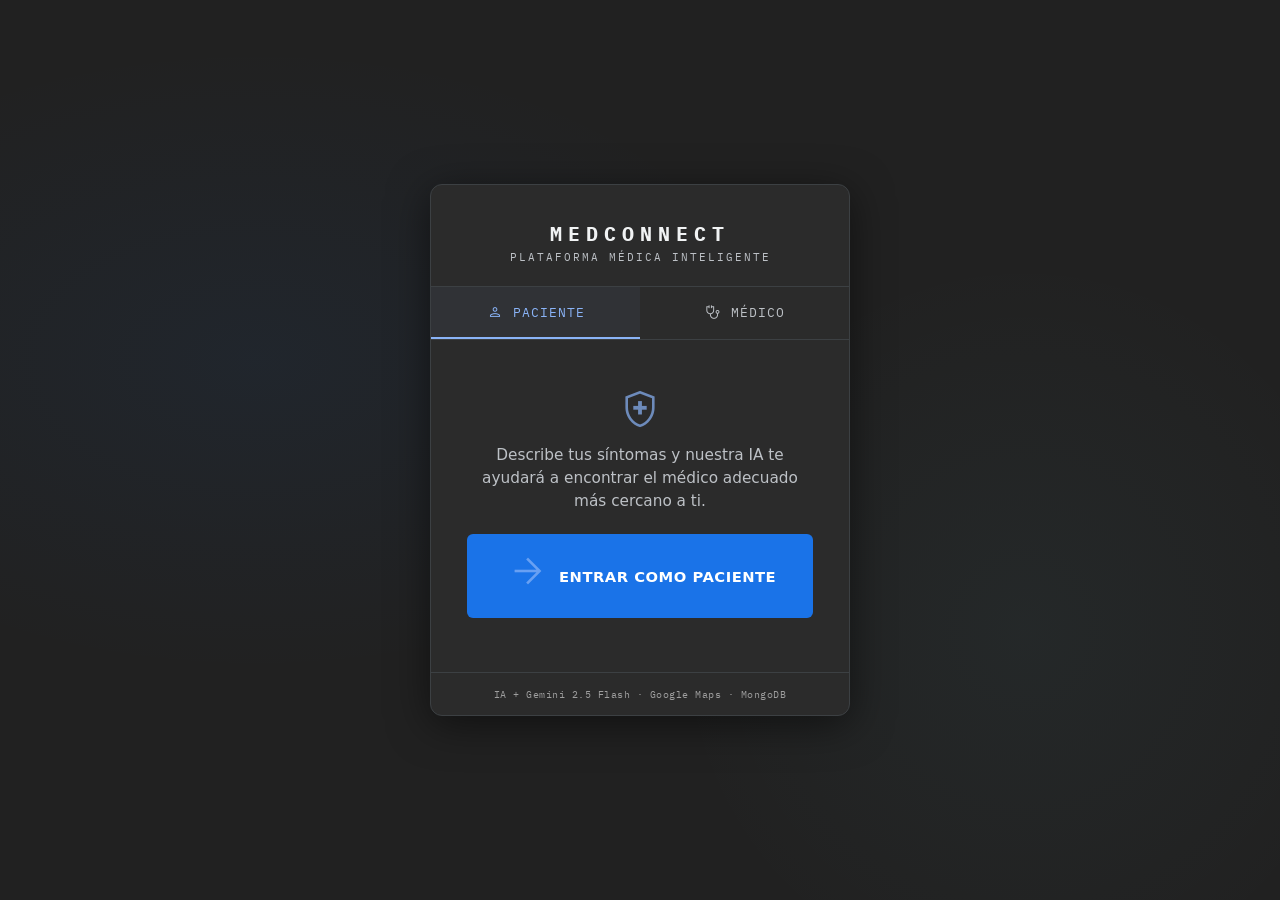
==== frontend/doctor.html @ 8f4aa952 ""separacion por roles Frontend"" ====
<!doctype html>
<html lang="es">
<head>
  <meta charset="UTF-8" />
  <meta name="viewport" content="width=device-width, initial-scale=1.0" />
  <title>MedConnect — Panel Médico</title>
  <link rel="preconnect" href="https://fonts.googleapis.com" />
  <link rel="preconnect" href="https://fonts.gstatic.com" crossorigin />
  <link href="https://fonts.googleapis.com/css2?family=Google+Sans:wght@400;500;700&family=IBM+Plex+Mono:wght@400;500;700&display=swap" rel="stylesheet" />
  <link href="https://fonts.googleapis.com/css2?family=Material+Symbols+Outlined:opsz,wght,FILL,GRAD@20..48,100..700,0..1,-50..200" rel="stylesheet" />
  <link rel="stylesheet" href="style.css?v=1" />
  <style>
    /* ── DOCTOR DASHBOARD ── */
    html, body { height: 100%; overflow: hidden; }

    /* Stats bar */
    .stats-bar {
      height: 52px;
      background: var(--surface);
      border-bottom: 1px solid var(--border);
      display: flex;
      align-items: stretch;
      flex-shrink: 0;
    }
    .stat-item {
      flex: 1;
      display: flex;
      align-items: center;
      gap: 0.5rem;
      padding: 0 1rem;
      border-right: 1px solid var(--border);
    }
    .stat-item:last-child { border-right: none; }
    .stat-icon .material-symbols-outlined { font-size: 18px; color: var(--blue); }
    .stat-content { display: flex; flex-direction: column; }
    .stat-value {
      font-family: var(--mono);
      font-size: 0.9rem;
      font-weight: 700;
      color: var(--text);
      line-height: 1.1;
    }
    .stat-label {
      font-family: var(--mono);
      font-size: 0.5rem;
      color: var(--disabled);
      letter-spacing: 1px;
      text-transform: uppercase;
    }
    .stat-item.stat-critical .stat-value { color: var(--red); }
    .stat-item.stat-ok .stat-value { color: #34a853; }

    /* Doctor workspace */
    .doc-workspace {
      display: flex;
      height: calc(100vh - var(--header-h) - 52px);
    }

    /* ── LEFT: Patient queue ── */
    .queue-panel {
      width: 300px;
      flex-shrink: 0;
      background: var(--surface);
      border-right: 1px solid var(--border);
      display: flex;
      flex-direction: column;
    }
    .panel-header {
      display: flex;
      align-items: center;
      gap: 0.45rem;
      padding: 0.65rem 0.85rem;
      border-bottom: 1px solid var(--border);
      background: var(--surface-2);
      flex-shrink: 0;
    }
    .panel-header-title {
      font-family: var(--mono);
      font-size: 0.7rem;
      font-weight: 600;
      color: var(--text);
      letter-spacing: 0.04em;
      flex: 1;
    }
    .panel-header .material-symbols-outlined { font-size: 18px; color: var(--blue); }
    .panel-count {
      font-family: var(--mono);
      font-size: 0.65rem;
      font-weight: 700;
      color: var(--blue);
    }

    .queue-list {
      flex: 1;
      overflow-y: auto;
      display: flex;
      flex-direction: column;
    }

    .queue-item {
      padding: 0.75rem 0.85rem;
      border-bottom: 1px solid var(--border-sub);
      cursor: pointer;
      transition: background 0.12s;
      border-left: 3px solid transparent;
    }
    .queue-item:hover { background: var(--surface-2); }
    .queue-item.active { background: rgba(138,180,248,0.06); border-left-color: var(--blue); }
    .queue-item.urgency-critical { border-left-color: var(--red) !important; }
    .queue-item.urgency-medium   { border-left-color: var(--yellow) !important; }
    .queue-item.urgency-low      { border-left-color: #34a853 !important; }

    .queue-item-top {
      display: flex;
      align-items: center;
      gap: 0.4rem;
      margin-bottom: 0.3rem;
    }
    .urgency-dot {
      width: 8px; height: 8px;
      border-radius: 50%;
      flex-shrink: 0;
    }
    .dot-critical { background: var(--red); box-shadow: 0 0 5px var(--red); animation: pulse-dot 1.4s infinite; }
    .dot-medium   { background: var(--yellow); }
    .dot-low      { background: #34a853; }
    @keyframes pulse-dot {
      0%,100% { opacity: 1; } 50% { opacity: 0.4; }
    }

    .queue-patient-id {
      font-family: var(--mono);
      font-size: 0.62rem;
      color: var(--text);
      font-weight: 600;
      flex: 1;
    }
    .queue-time {
      font-family: var(--mono);
      font-size: 0.55rem;
      color: var(--disabled);
    }
    .queue-summary {
      font-size: 0.72rem;
      color: var(--muted);
      line-height: 1.4;
      display: -webkit-box;
      -webkit-line-clamp: 2;
      -webkit-box-orient: vertical;
      overflow: hidden;
      margin-bottom: 0.4rem;
    }
    .queue-badges {
      display: flex;
      gap: 0.3rem;
      flex-wrap: wrap;
    }
    .q-badge {
      font-family: var(--mono);
      font-size: 0.5rem;
      padding: 2px 5px;
      border-radius: 2px;
      font-weight: 700;
      letter-spacing: 0.5px;
    }
    .q-badge-critical { background: rgba(242,139,130,0.15); color: var(--red); border: 1px solid rgba(242,139,130,0.3); }
    .q-badge-medium   { background: rgba(253,214,99,0.12); color: var(--yellow); border: 1px solid rgba(253,214,99,0.3); }
    .q-badge-low      { background: rgba(52,168,83,0.12); color: #34a853; border: 1px solid rgba(52,168,83,0.3); }
    .q-badge-specialty { background: rgba(138,180,248,0.08); color: var(--blue); border: 1px solid rgba(138,180,248,0.2); }

    .queue-empty {
      flex: 1;
      display: flex;
      flex-direction: column;
      align-items: center;
      justify-content: center;
      gap: 0.5rem;
      font-family: var(--mono);
      font-size: 0.62rem;
      color: var(--disabled);
      letter-spacing: 0.5px;
    }
    .queue-empty .material-symbols-outlined { font-size: 32px !important; opacity: 0.3; }

    /* ── CENTER: Active chat ── */
    .chat-center {
      flex: 1;
      min-width: 0;
      display: flex;
      flex-direction: column;
      background: var(--bg);
    }
    .chat-no-patient {
      flex: 1;
      display: flex;
      flex-direction: column;
      align-items: center;
      justify-content: center;
      gap: 0.6rem;
      font-family: var(--mono);
      font-size: 0.68rem;
      color: var(--disabled);
      letter-spacing: 1px;
    }
    .chat-no-patient .material-symbols-outlined { font-size: 40px !important; opacity: 0.25; }

    /* Patient clinical brief (above chat) */
    .clinical-brief {
      background: var(--surface);
      border-bottom: 1px solid var(--border);
      padding: 0.7rem 1rem;
      flex-shrink: 0;
      display: flex;
      gap: 1rem;
      align-items: flex-start;
    }
    .brief-col { display: flex; flex-direction: column; gap: 0.2rem; min-width: 0; }
    .brief-col:first-child { flex: 1; }
    .brief-label {
      font-family: var(--mono);
      font-size: 0.52rem;
      color: var(--disabled);
      letter-spacing: 1.5px;
      text-transform: uppercase;
    }
    .brief-value { font-size: 0.8rem; color: var(--text); line-height: 1.4; }
    .brief-value.mono { font-family: var(--mono); font-size: 0.72rem; }
    .urgency-pill {
      font-family: var(--mono);
      font-size: 0.6rem;
      font-weight: 700;
      padding: 3px 8px;
      border-radius: 3px;
      letter-spacing: 1px;
      text-transform: uppercase;
      align-self: flex-start;
    }
    .pill-critical { background: rgba(242,139,130,0.18); color: var(--red); border: 1px solid rgba(242,139,130,0.4); }
    .pill-medium   { background: rgba(253,214,99,0.12); color: var(--yellow); border: 1px solid rgba(253,214,99,0.3); }
    .pill-low      { background: rgba(52,168,83,0.12); color: #34a853; border: 1px solid rgba(52,168,83,0.3); }

    /* ── RIGHT: Appointments + Profile ── */
    .right-panel {
      width: 280px;
      flex-shrink: 0;
      background: var(--surface);
      border-left: 1px solid var(--border);
      display: flex;
      flex-direction: column;
      overflow-y: auto;
    }

    .appointment-item {
      padding: 0.75rem 0.85rem;
      border-bottom: 1px solid var(--border-sub);
      display: flex;
      flex-direction: column;
      gap: 0.35rem;
    }
    .appt-top {
      display: flex;
      align-items: center;
      gap: 0.4rem;
    }
    .appt-time {
      font-family: var(--mono);
      font-size: 0.68rem;
      font-weight: 700;
      color: var(--text);
      flex: 1;
    }
    .appt-status {
      font-family: var(--mono);
      font-size: 0.52rem;
      padding: 2px 5px;
      border-radius: 2px;
      font-weight: 700;
    }
    .appt-pending   { background: rgba(253,214,99,0.12); color: var(--yellow); border: 1px solid rgba(253,214,99,0.25); }
    .appt-confirmed { background: rgba(52,168,83,0.12); color: #34a853; border: 1px solid rgba(52,168,83,0.25); }
    .appt-patient {
      font-size: 0.72rem;
      color: var(--muted);
    }
    .appt-specialty {
      font-family: var(--mono);
      font-size: 0.58rem;
      color: var(--blue);
    }
    .appt-actions { display: flex; gap: 0.4rem; }
    .appt-btn {
      flex: 1;
      padding: 0.25rem;
      border: 1px solid var(--border);
      border-radius: 4px;
      background: transparent;
      color: var(--muted);
      font-family: var(--mono);
      font-size: 0.58rem;
      cursor: pointer;
      transition: all 0.12s;
      text-align: center;
    }
    .appt-btn:hover { background: var(--surface-2); color: var(--text); }
    .appt-btn.confirm { border-color: rgba(52,168,83,0.4); color: #34a853; }
    .appt-btn.confirm:hover { background: rgba(52,168,83,0.1); }
    .appt-btn.cancel { border-color: rgba(242,139,130,0.3); color: var(--red); }
    .appt-btn.cancel:hover { background: rgba(242,139,130,0.08); }

    /* Profile section */
    .profile-section {
      padding: 0.85rem;
      border-bottom: 1px solid var(--border-sub);
    }
    .profile-avatar {
      width: 52px; height: 52px;
      border-radius: 50%;
      background: var(--blue-btn);
      color: #fff;
      font-family: var(--sans);
      font-size: 1.1rem;
      font-weight: 700;
      display: flex;
      align-items: center;
      justify-content: center;
      margin: 0 auto 0.6rem;
    }
    .profile-name {
      text-align: center;
      font-size: 0.85rem;
      font-weight: 600;
      color: var(--text);
      margin-bottom: 0.1rem;
    }
    .profile-specialty {
      text-align: center;
      font-family: var(--mono);
      font-size: 0.6rem;
      color: var(--blue);
      letter-spacing: 1px;
      margin-bottom: 0.8rem;
    }

    /* Online toggle */
    .online-toggle {
      display: flex;
      align-items: center;
      justify-content: space-between;
      padding: 0.5rem 0.7rem;
      background: var(--surface-2);
      border: 1px solid var(--border);
      border-radius: 6px;
      cursor: pointer;
    }
    .toggle-label-row {
      display: flex;
      align-items: center;
      gap: 0.4rem;
      font-family: var(--mono);
      font-size: 0.65rem;
      color: var(--text-2);
      letter-spacing: 0.5px;
    }
    .online-dot {
      width: 8px; height: 8px; border-radius: 50%; background: var(--disabled);
      transition: background 0.2s;
    }
    .online-dot.online { background: #34a853; box-shadow: 0 0 5px #34a853; }

    /* Switch */
    .switch {
      position: relative;
      width: 36px; height: 20px;
      flex-shrink: 0;
    }
    .switch input { opacity: 0; width: 0; height: 0; }
    .switch-track {
      position: absolute;
      inset: 0;
      background: var(--surface);
      border: 1px solid var(--border);
      border-radius: 20px;
      cursor: pointer;
      transition: background 0.2s, border-color 0.2s;
    }
    .switch-track::after {
      content: "";
      position: absolute;
      width: 14px; height: 14px;
      left: 2px; top: 2px;
      background: var(--disabled);
      border-radius: 50%;
      transition: transform 0.2s, background 0.2s;
    }
    .switch input:checked + .switch-track {
      background: rgba(52,168,83,0.2);
      border-color: #34a853;
    }
    .switch input:checked + .switch-track::after {
      transform: translateX(16px);
      background: #34a853;
    }

    /* Header online indicator */
    .header-online-status {
      display: flex;
      align-items: center;
      gap: 0.35rem;
      font-family: var(--mono);
      font-size: 0.6rem;
      padding: 3px 8px;
      border: 1px solid var(--border);
      border-radius: 3px;
      letter-spacing: 0.5px;
    }
    .header-online-status.is-online {
      color: #34a853;
      border-color: rgba(52,168,83,0.35);
      background: rgba(52,168,83,0.06);
    }
    .header-online-status.is-offline { color: var(--disabled); }
    .header-online-status .material-symbols-outlined { font-size: 10px; }

    /* ── CALENDAR OVERLAY ── */
    .cal-overlay {
      position: fixed;
      inset: 0;
      z-index: 1000;
      background: rgba(0,0,0,0.65);
      display: flex;
      align-items: stretch;
      justify-content: center;
      backdrop-filter: blur(4px);
      padding: 1.5rem;
    }

    .cal-modal {
      background: var(--surface);
      border: 1px solid var(--border);
      border-radius: 10px;
      flex: 1;
      max-width: 1100px;
      display: flex;
      flex-direction: column;
      overflow: hidden;
      box-shadow: 0 12px 60px rgba(0,0,0,0.6);
    }

    .cal-header {
      display: flex;
      align-items: center;
      gap: 0.4rem;
      padding: 0.7rem 1rem;
      border-bottom: 1px solid var(--border);
      background: var(--surface-2);
      flex-shrink: 0;
    }
    .cal-title {
      font-family: var(--mono);
      font-size: 0.78rem;
      font-weight: 600;
      color: var(--text);
      letter-spacing: 0.04em;
      padding: 0 0.4rem;
    }

    .cal-body {
      flex: 1;
      overflow-y: auto;
      overflow-x: auto;
    }

    /* Grid: 1 time col + 7 day cols */
    .cal-grid {
      display: grid;
      grid-template-columns: 52px repeat(7, 1fr);
      min-width: 640px;
    }

    /* Day header cells */
    .cal-day-hdr {
      border-left: 1px solid var(--border-sub);
      border-bottom: 1px solid var(--border);
      padding: 0.5rem 0.4rem;
      text-align: center;
      background: var(--surface-2);
      position: sticky;
      top: 0;
      z-index: 2;
    }
    .cal-day-hdr.today { background: rgba(138,180,248,0.08); }
    .cal-day-name {
      font-family: var(--mono);
      font-size: 0.55rem;
      color: var(--muted);
      letter-spacing: 1.5px;
      text-transform: uppercase;
    }
    .cal-day-num {
      font-family: var(--mono);
      font-size: 1rem;
      font-weight: 700;
      color: var(--text);
      line-height: 1.2;
    }
    .cal-day-hdr.today .cal-day-num {
      color: var(--blue);
    }
    /* Corner blank */
    .cal-corner {
      border-bottom: 1px solid var(--border);
      background: var(--surface-2);
      position: sticky;
      top: 0;
      z-index: 3;
    }

    /* Time label cells */
    .cal-time-label {
      font-family: var(--mono);
      font-size: 0.52rem;
      color: var(--disabled);
      text-align: right;
      padding: 0 6px 0 0;
      line-height: 1;
      /* aligned to top of its row */
      display: flex;
      align-items: flex-start;
      justify-content: flex-end;
      padding-top: 2px;
    }

    /* Slot cells */
    .cal-slot {
      border-left: 1px solid var(--border-sub);
      border-bottom: 1px dashed rgba(255,255,255,0.04);
      min-height: 30px;
      position: relative;
      cursor: pointer;
      transition: background 0.1s;
    }
    .cal-slot:nth-child(even) { border-bottom: 1px solid var(--border-sub); } /* full hour line */
    .cal-slot:hover { background: rgba(138,180,248,0.05); }

    /* Appointment event block */
    .cal-event {
      position: absolute;
      left: 3px;
      right: 3px;
      border-radius: 4px;
      padding: 3px 5px;
      overflow: hidden;
      cursor: pointer;
      z-index: 1;
      transition: filter 0.12s;
      border-left: 3px solid transparent;
    }
    .cal-event:hover { filter: brightness(1.15); }
    .cal-event.ev-pending {
      background: rgba(253,214,99,0.15);
      border-left-color: var(--yellow);
    }
    .cal-event.ev-confirmed {
      background: rgba(52,168,83,0.15);
      border-left-color: #34a853;
    }
    .cal-event-title {
      font-family: var(--mono);
      font-size: 0.58rem;
      font-weight: 700;
      color: var(--text);
      white-space: nowrap;
      overflow: hidden;
      text-overflow: ellipsis;
    }
    .cal-event-sub {
      font-size: 0.55rem;
      color: var(--muted);
      white-space: nowrap;
      overflow: hidden;
      text-overflow: ellipsis;
    }

    /* Now line */
    .cal-now-line {
      position: absolute;
      left: 0; right: 0;
      height: 2px;
      background: var(--red);
      z-index: 2;
      pointer-events: none;
    }
    .cal-now-line::before {
      content: "";
      position: absolute;
      left: -4px; top: -3px;
      width: 8px; height: 8px;
      border-radius: 50%;
      background: var(--red);
    }

    /* ── NEW APPOINTMENT FORM ── */
    .appt-form-card {
      background: var(--surface);
      border: 1px solid var(--border);
      border-radius: 8px;
      width: 400px;
      max-width: 95vw;
      align-self: center;
      box-shadow: 0 12px 40px rgba(0,0,0,0.6);
      overflow: hidden;
    }
    .appt-form-body {
      padding: 1.2rem 1.4rem 1.4rem;
      display: flex;
      flex-direction: column;
      gap: 0.75rem;
    }
    /* reuse .login-field from login.html inlined here */
    .appt-form-body .login-field { display: flex; flex-direction: column; gap: 0.25rem; }
    .appt-form-body .login-field label {
      font-family: var(--mono);
      font-size: 0.56rem;
      color: var(--muted);
      letter-spacing: 1.5px;
      text-transform: uppercase;
    }
    .appt-form-body .login-field input {
      background: var(--bg);
      border: 1px solid var(--border);
      border-radius: 5px;
      color: var(--text);
      font-family: var(--sans);
      font-size: 0.82rem;
      padding: 0.5rem 0.7rem;
      outline: none;
      transition: border-color 0.15s;
    }
    .appt-form-body .login-field input:focus { border-color: var(--blue); }
    .appt-form-body .btn-login {
      width: 100%;
      padding: 0.65rem;
      background: var(--blue-btn);
      border: none;
      border-radius: 5px;
      color: #fff;
      font-family: var(--sans);
      font-size: 0.8rem;
      font-weight: 600;
      cursor: pointer;
      display: flex;
      align-items: center;
      justify-content: center;
      gap: 0.4rem;
      transition: background 0.12s;
    }
    .appt-form-body .btn-login:hover { background: var(--blue-btn-h); }
    .appt-form-body .login-error {
      font-family: var(--mono);
      font-size: 0.6rem;
      color: var(--red);
      min-height: 0.8rem;
    }
  </style>
</head>
<body>

  <!-- ── HEADER ─────────────────────────────────────────────────── -->
  <header>
    <div class="header-left">
      <span class="logo">MedConnect</span>
      <span class="nav-sep">//</span>
      <span class="header-breadcrumb" id="doc-breadcrumb">PANEL MÉDICO</span>
    </div>
    <div class="header-right">
      <span class="header-tag">Gemini 2.5</span>
      <div class="header-online-status is-offline" id="hdr-online-status">
        <span class="material-symbols-outlined">fiber_manual_record</span>
        <span id="hdr-online-text">OFFLINE</span>
      </div>
      <button class="header-action-btn" onclick="openCalendar()" id="cal-btn">
        <span class="material-symbols-outlined">calendar_month</span>
        Calendario
      </button>
      <div class="user-chip" id="doc-avatar-chip">M</div>
      <button class="icon-btn" onclick="logout()" title="Cerrar sesión" style="margin-left:0.2rem">
        <span class="material-symbols-outlined">logout</span>
      </button>
    </div>
  </header>

  <!-- ── STATS BAR ──────────────────────────────────────────────── -->
  <div class="stats-bar">
    <div class="stat-item stat-critical">
      <div class="stat-icon"><span class="material-symbols-outlined">emergency</span></div>
      <div class="stat-content">
        <span class="stat-value" id="stat-critical">0</span>
        <span class="stat-label">Críticos</span>
      </div>
    </div>
    <div class="stat-item">
      <div class="stat-icon"><span class="material-symbols-outlined">schedule</span></div>
      <div class="stat-content">
        <span class="stat-value" id="stat-pending">0</span>
        <span class="stat-label">En espera</span>
      </div>
    </div>
    <div class="stat-item stat-ok">
      <div class="stat-icon"><span class="material-symbols-outlined">check_circle</span></div>
      <div class="stat-content">
        <span class="stat-value" id="stat-completed">0</span>
        <span class="stat-label">Atendidos hoy</span>
      </div>
    </div>
    <div class="stat-item">
      <div class="stat-icon"><span class="material-symbols-outlined">calendar_today</span></div>
      <div class="stat-content">
        <span class="stat-value" id="stat-appointments">0</span>
        <span class="stat-label">Citas pendientes</span>
      </div>
    </div>
  </div>

  <!-- ── WORKSPACE ─────────────────────────────────────────────── -->
  <div class="doc-workspace">

    <!-- LEFT — Queue -->
    <div class="queue-panel">
      <div class="panel-header">
        <span class="material-symbols-outlined">queue</span>
        <span class="panel-header-title">COLA DE PACIENTES</span>
        <span class="panel-count" id="queue-count">0</span>
      </div>
      <div class="queue-list" id="queue-list">
        <div class="queue-empty" id="queue-empty">
          <span class="material-symbols-outlined">inbox</span>
          <span>Sin pacientes en espera</span>
        </div>
      </div>
    </div>

    <!-- CENTER — Chat -->
    <div class="chat-center" id="chat-center">
      <div class="chat-no-patient" id="no-patient-msg">
        <span class="material-symbols-outlined">chat_bubble</span>
        <span>Selecciona un paciente para chatear</span>
      </div>

      <!-- Clinical brief (hidden until patient selected) -->
      <div class="clinical-brief hidden" id="clinical-brief">
        <div class="brief-col">
          <span class="brief-label">Resumen clínico</span>
          <span class="brief-value" id="brief-summary">—</span>
        </div>
        <div class="brief-col" style="min-width:90px">
          <span class="brief-label">Especialidad</span>
          <span class="brief-value mono" id="brief-specialty">—</span>
        </div>
        <div class="brief-col">
          <span class="urgency-pill pill-medium" id="brief-urgency">MEDIUM</span>
        </div>
      </div>

      <!-- Chat area (hidden until patient selected) -->
      <div class="chat-messages hidden" id="doc-chat-messages"></div>
      <div class="chat-input-row hidden" id="doc-chat-input-row">
        <input type="text" class="chat-input" id="doc-chat-input"
          placeholder="Escribe al paciente..." autocomplete="off" />
        <button class="chat-send-btn" id="doc-send-btn">
          <span class="material-symbols-outlined">send</span>
        </button>
      </div>
    </div>

    <!-- RIGHT — Appointments + Profile -->
    <div class="right-panel">

      <!-- Profile -->
      <div class="profile-section">
        <div class="profile-avatar" id="profile-avatar">M</div>
        <div class="profile-name" id="profile-name">Dr. Médico</div>
        <div class="profile-specialty" id="profile-specialty">Especialidad</div>

        <label class="online-toggle" onclick="toggleOnline()">
          <div class="toggle-label-row">
            <div class="online-dot" id="online-dot"></div>
            <span id="online-label">OFFLINE</span>
          </div>
          <div class="switch">
            <input type="checkbox" id="online-switch" />
            <span class="switch-track"></span>
          </div>
        </label>
      </div>

      <!-- Appointments -->
      <div class="panel-header" style="border-top: 1px solid var(--border)">
        <span class="material-symbols-outlined">calendar_month</span>
        <span class="panel-header-title">PRÓXIMAS CITAS</span>
        <span class="panel-count" id="appt-count">0</span>
      </div>
      <div id="appointments-list"></div>

    </div>

  </div><!-- /doc-workspace -->

  <!-- ── CALENDAR OVERLAY ──────────────────────────────────────── -->
  <div id="cal-overlay" class="cal-overlay hidden">
    <div class="cal-modal">

      <!-- Cal header -->
      <div class="cal-header">
        <button class="icon-btn" onclick="calPrevWeek()">
          <span class="material-symbols-outlined">chevron_left</span>
        </button>
        <span class="cal-title" id="cal-title">Semana</span>
        <button class="icon-btn" onclick="calNextWeek()">
          <span class="material-symbols-outlined">chevron_right</span>
        </button>
        <button class="icon-btn" onclick="calGoToday()" title="Hoy" style="margin-left:0.3rem">
          <span class="material-symbols-outlined">today</span>
        </button>
        <div style="flex:1"></div>
        <button class="header-action-btn" onclick="openNewApptForm(null, null)">
          <span class="material-symbols-outlined">add</span>
          Nueva cita
        </button>
        <button class="icon-btn" onclick="closeCalendar()" style="margin-left:0.5rem">
          <span class="material-symbols-outlined">close</span>
        </button>
      </div>

      <!-- Grid wrapper (scrollable vertically) -->
      <div class="cal-body">
        <div class="cal-grid" id="cal-grid">
          <!-- Injected by JS -->
        </div>
      </div>

    </div>
  </div>

  <!-- ── NEW APPOINTMENT FORM ───────────────────────────────────── -->
  <div id="appt-form-overlay" class="cal-overlay hidden" style="z-index:1100">
    <div class="appt-form-card">
      <div class="cal-header" style="border-radius:8px 8px 0 0">
        <span class="material-symbols-outlined" style="color:var(--blue)">event_add</span>
        <span style="font-family:var(--mono);font-size:0.75rem;font-weight:600;color:var(--text);flex:1">NUEVA CITA</span>
        <button class="icon-btn" onclick="closeNewApptForm()">
          <span class="material-symbols-outlined">close</span>
        </button>
      </div>
      <div class="appt-form-body">
        <div class="login-field">
          <label>Paciente</label>
          <input type="text" id="af-patient" placeholder="Nombre del paciente..." />
        </div>
        <div class="login-field">
          <label>Especialidad / Motivo</label>
          <input type="text" id="af-specialty" placeholder="Cardiología — primera vez..." />
        </div>
        <div style="display:flex;gap:0.6rem">
          <div class="login-field" style="flex:1">
            <label>Fecha</label>
            <input type="date" id="af-date" />
          </div>
          <div class="login-field" style="flex:1">
            <label>Hora</label>
            <input type="time" id="af-time" step="1800" />
          </div>
        </div>
        <div class="login-field">
          <label>Duración</label>
          <select id="af-duration" style="background:var(--bg);border:1px solid var(--border);border-radius:6px;color:var(--text);font-family:var(--sans);font-size:0.82rem;padding:0.5rem 0.7rem">
            <option value="30">30 minutos</option>
            <option value="60" selected>1 hora</option>
            <option value="90">1 hora 30 min</option>
          </select>
        </div>
        <div class="login-field">
          <label>Notas (opcional)</label>
          <input type="text" id="af-notes" placeholder="Primera consulta, seguimiento..." />
        </div>
        <div class="login-error" id="af-error"></div>
        <button class="btn-login" onclick="saveNewAppt()">
          <span class="material-symbols-outlined">check</span>
          GUARDAR CITA
        </button>
      </div>
    </div>
  </div>

  <script src="doctor.js?v=1"></script>
</body>
</html>
---- frontend/style.css ----
/* ============================================================
   URBAN_AI // CORE
   Paleta: Google Maps Dark Theme + Plex Mono
   ============================================================ */

:root {
  /* ── Google Maps Dark palette ── */
  --bg:          #212121;
  --surface:     #2b2b2b;
  --surface-2:   #333333;
  --border:      #3c4043;
  --border-sub:  #2d2e31;

  /* Text — brighter for readability */
  --text:        #f1f3f4;
  --text-2:      #dadce0;
  --muted:       #bdc1c6;
  --disabled:    #9e9e9e;

  /* Google accents */
  --blue:        #8ab4f8;
  --blue-dk:     #669df6;
  --blue-btn:    #1a73e8;
  --blue-btn-h:  #1557b0;
  --green:       #182522;
  --red:         #f28b82;
  --yellow:      #fdd663;
  --teal:        #78d9ec;

  /* Fonts */
  --mono: "IBM Plex Mono", monospace;
  --sans: "Google Sans", "IBM Plex Sans", system-ui, sans-serif;

  --header-h:    62px;
  --chat-left-w: 310px;
}

*, *::before, *::after { box-sizing: border-box; margin: 0; padding: 0; }

html, body {
  height: 100%;
  overflow: hidden;
  background: var(--bg);
  color: var(--text);
  font-family: var(--sans);
  font-size: 18px;
}

/* Material Symbols size control */
.material-symbols-outlined {
  font-size: 18px;
  font-variation-settings: 'FILL' 0, 'wght' 300, 'GRAD' 0, 'opsz' 20;
  vertical-align: middle;
  flex-shrink: 0;
}

/* ── SCROLLBARS ──────────────────────────────────────────────── */
::-webkit-scrollbar { width: 5px; height: 5px; }
::-webkit-scrollbar-track { background: transparent; }
::-webkit-scrollbar-thumb { background: var(--surface-2); border-radius: 3px; }
* { scrollbar-width: thin; scrollbar-color: var(--surface-2) transparent; }

/* ── HEADER ──────────────────────────────────────────────────── */
header {
  position: relative;
  z-index: 300;
  height: var(--header-h);
  display: flex;
  align-items: center;
  justify-content: space-between;
  padding: 0 1rem;
  background: var(--surface);
  border-bottom: 1px solid var(--border);
  gap: 1rem;
  flex-shrink: 0;
}

.header-left {
  display: flex;
  align-items: center;
  gap: 0.5rem;
  flex-shrink: 0;
}

.logo {
  font-family: var(--mono);
  font-weight: 700;
  font-size: 0.9rem;
  letter-spacing: 4px;
  color: var(--text);
}
.logo em { font-style: normal; color: var(--blue); }

.nav-sep {
  font-family: var(--mono);
  color: var(--disabled);
  font-size: 0.7rem;
  padding: 0 0.15rem;
}
.header-breadcrumb {
  font-family: var(--mono);
  font-size: 0.65rem;
  color: var(--muted);
  letter-spacing: 2px;
}
.header-nav {
  display: flex;
  align-items: center;
  margin-left: 0.6rem;
  border-left: 1px solid var(--border);
  padding-left: 0.6rem;
}
.nav-tab {
  background: transparent;
  border: none;
  color: var(--muted);
  font-family: var(--mono);
  font-size: 0.6rem;
  letter-spacing: 1px;
  padding: 0.25rem 0.6rem;
  cursor: pointer;
  border-radius: 4px;
  transition: color 0.15s, background 0.15s;
}
.nav-tab:hover { color: var(--text-2); background: var(--surface-2); }
.nav-tab.active { color: var(--blue); }

.header-right {
  display: flex;
  align-items: center;
  gap: 0.5rem;
}

/* PDF action buttons in header */
.header-action-btn {
  display: flex;
  align-items: center;
  gap: 0.4rem;
  padding: 0 0.8rem;
  height: 34px;
  background: var(--surface-2);
  border: 1px solid var(--border);
  border-radius: 4px;
  color: var(--text-2);
  font-family: var(--sans);
  font-size: 0.72rem;
  font-weight: 500;
  cursor: pointer;
  white-space: nowrap;
  transition: background 0.12s, border-color 0.12s, color 0.12s;
}
.header-action-btn .material-symbols-outlined { font-size: 16px; }
.header-action-btn:hover {
  background: var(--border);
  border-color: var(--muted);
  color: var(--text);
}
#import-pdf-btn { border-color: var(--blue-btn); color: var(--blue); }
#import-pdf-btn:hover { background: rgba(138,180,248,0.12); }

.pdf-badge {
  background: var(--blue-btn);
  color: #fff;
  border-radius: 8px;
  min-width: 16px;
  height: 16px;
  font-size: 0.55rem;
  font-weight: 700;
  padding: 0 4px;
  display: inline-flex;
  align-items: center;
  justify-content: center;
}
.pdf-badge.hidden { display: none; }

.header-divider {
  width: 1px;
  height: 24px;
  background: var(--border);
  margin: 0 0.2rem;
  flex-shrink: 0;
}
.header-tag {
  font-family: var(--mono);
  font-size: 0.58rem;
  padding: 3px 8px;
  border: 1px solid var(--border);
  border-radius: 3px;
  color: var(--disabled);
  letter-spacing: 0.5px;
}
.header-status {
  display: flex;
  align-items: center;
  gap: 0.3rem;
  font-family: var(--mono);
  font-size: 0.6rem;
  color: var(--yellow);
  letter-spacing: 0.8px;
  margin: 0 0.3rem;
}
.header-status .material-symbols-outlined { font-size: 10px; }
.user-chip {
  width: 30px;
  height: 30px;
  border-radius: 50%;
  background: var(--blue-btn);
  color: #fff;
  font-family: var(--sans);
  font-size: 0.65rem;
  font-weight: 700;
  display: flex;
  align-items: center;
  justify-content: center;
  flex-shrink: 0;
}

/* ── WORKSPACE ───────────────────────────────────────────────── */
.workspace {
  display: flex;
  height: calc(100vh - var(--header-h));
}

/* ── OLD ELEMENTS — hidden, DOM preserved for JS refs ────────── */
.activity-bar  { display: none !important; }
#sidebar       { display: none !important; }
.chat-overlay  { display: none !important; }
.chat-panel    { display: none !important; }

/* ── PERMANENT CHAT LEFT PANEL ───────────────────────────────── */
.chat-left {
  width: var(--chat-left-w);
  flex-shrink: 0;
  background: var(--surface);
  border-right: 1px solid var(--border);
  display: flex;
  flex-direction: column;
  height: 100%;
}

.chat-left-header {
  display: flex;
  align-items: center;
  gap: 0.5rem;
  padding: 0.75rem 1rem;
  border-bottom: 1px solid var(--border);
  background: var(--surface-2);
  flex-shrink: 0;
}
.chat-left-title {
  display: flex;
  align-items: center;
  gap: 0.45rem;
  font-family: var(--mono);
  font-size: 0.82rem;
  font-weight: 600;
  color: var(--text);
  letter-spacing: 0.04em;
  flex: 1;
}
.chat-left-title em { color: var(--blue); font-style: normal; }
.chat-left-title .material-symbols-outlined { font-size: 20px; color: var(--blue); }

/* ── ACTIVITY BAR (stub, hidden) ─────────────────────────────── */

.activity-btn {
  width: 40px;
  height: 40px;
  background: transparent;
  border: none;
  color: var(--disabled);
  display: flex;
  align-items: center;
  justify-content: center;
  cursor: pointer;
  border-radius: 6px;
  transition: color 0.15s, background 0.15s;
}
.activity-btn .material-symbols-outlined { font-size: 20px; }
.activity-btn:hover { color: var(--text-2); background: var(--surface-2); }
.activity-btn.active { color: var(--blue); background: rgba(138,180,248,0.1); }
.activity-spacer { flex: 1; }

/* ── SIDEBAR ─────────────────────────────────────────────────── */
#sidebar {
  width: var(--sidebar-w);
  background: var(--bg);
  border-right: 1px solid var(--border);
  display: flex;
  flex-direction: column;
  overflow-y: auto;
  overflow-x: hidden;
  flex-shrink: 0;
  transition: width 0.22s ease, opacity 0.18s ease;
}
#sidebar.collapsed {
  width: 0 !important;
  opacity: 0;
  overflow: hidden;
  border-right: none;
}

.inspector-header {
  padding: 0.6rem 1rem;
  border-bottom: 1px solid var(--border);
  background: var(--surface);
  flex-shrink: 0;
}
.inspector-label {
  font-family: var(--mono);
  font-size: 0.58rem;
  color: var(--muted);
  letter-spacing: 2px;
  text-transform: uppercase;
}

/* ── ACCORDION ───────────────────────────────────────────────── */
.accordion { border-bottom: 1px solid var(--border-sub); }

.accordion-header {
  display: flex;
  align-items: center;
  gap: 0.4rem;
  padding: 0 1rem;
  height: 38px;
  cursor: pointer;
  list-style: none;
  background: var(--surface);
  border-bottom: 1px solid var(--border-sub);
  user-select: none;
  transition: background 0.1s;
}
.accordion-header::-webkit-details-marker { display: none; }
.accordion-header:hover { background: var(--surface-2); }

.accordion-icon {
  font-size: 16px !important;
  color: var(--muted);
  transition: transform 0.15s;
  flex-shrink: 0;
}
.accordion[open] .accordion-icon { transform: rotate(90deg); }

.accordion-title {
  font-family: var(--mono);
  font-size: 0.62rem;
  color: var(--text-2);
  letter-spacing: 1px;
  text-transform: uppercase;
  flex: 1;
}
.accordion-count {
  font-family: var(--mono);
  font-size: 0.68rem;
  color: var(--blue);
  font-weight: 700;
}
.accordion-body {
  padding: 0.8rem 1rem;
  display: flex;
  flex-direction: column;
  gap: 0.65rem;
  background: var(--bg);
}

/* ── STATUS BADGES ───────────────────────────────────────────── */
.status-badge {
  font-family: var(--mono);
  font-size: 0.52rem;
  padding: 2px 7px;
  letter-spacing: 1px;
  text-transform: uppercase;
  border-radius: 2px;
  font-weight: 700;
  flex-shrink: 0;
}
.badge-active { background: rgba(138,180,248,0.12); color: var(--blue); border: 1px solid rgba(138,180,248,0.3); }
.badge-stable { background: rgba(129,201,149,0.1);  color: var(--green); border: 1px solid rgba(129,201,149,0.3); }

/* ── FIELD ROWS ──────────────────────────────────────────────── */
.field-row {
  display: flex;
  justify-content: space-between;
  align-items: baseline;
  gap: 0.5rem;
}
.field-key {
  font-family: var(--mono);
  font-size: 0.58rem;
  color: var(--muted);
  letter-spacing: 0.8px;
  text-transform: uppercase;
  flex-shrink: 0;
}
.field-val {
  font-family: var(--mono);
  font-size: 0.62rem;
  color: var(--text-2);
  text-align: right;
}
.field-divider { height: 1px; background: var(--border-sub); margin: 0.1rem 0; }

/* ── SCENARIO CHIPS ──────────────────────────────────────────── */
.scenario-chips { display: flex; flex-wrap: wrap; gap: 0.4rem; }
.chip {
  display: flex;
  align-items: center;
  gap: 0.35rem;
  background: var(--surface);
  border: 1px solid var(--border);
  border-radius: 16px;
  color: var(--muted);
  padding: 5px 10px;
  font-family: var(--sans);
  font-size: 0.65rem;
  font-weight: 500;
  cursor: pointer;
  transition: all 0.15s;
}
.chip .material-symbols-outlined { font-size: 14px !important; }
.chip:hover { border-color: var(--blue); color: var(--text); background: rgba(138,180,248,0.08); }
.chip.selected { border-color: var(--blue); color: var(--blue); background: rgba(138,180,248,0.12); }

/* ── SLIDERS ─────────────────────────────────────────────────── */
.slider-wrapper { display: flex; flex-direction: column; gap: 0.3rem; }
.slider-header  { display: flex; justify-content: space-between; align-items: baseline; }
.slider-label {
  font-family: var(--mono);
  font-size: 0.56rem;
  color: var(--muted);
  text-transform: uppercase;
  letter-spacing: 0.6px;
}
.tech-slider {
  -webkit-appearance: none;
  width: 100%;
  height: 2px;
  background: var(--surface-2);
  outline: none;
  cursor: pointer;
  border-radius: 1px;
}
.tech-slider::-webkit-slider-thumb {
  -webkit-appearance: none;
  width: 12px;
  height: 12px;
  background: var(--blue);
  cursor: pointer;
  border-radius: 50%;
}

/* ── LAYER TOGGLES ───────────────────────────────────────────── */
.toggle-row {
  display: flex;
  align-items: center;
  gap: 0.6rem;
  cursor: pointer;
}
.toggle-label {
  font-family: var(--mono);
  font-size: 0.6rem;
  color: var(--text-2);
  letter-spacing: 0.6px;
  text-transform: uppercase;
}
.carbon-checkbox {
  -webkit-appearance: none;
  width: 14px;
  height: 14px;
  border: 1px solid var(--border);
  background: transparent;
  cursor: pointer;
  position: relative;
  border-radius: 2px;
  flex-shrink: 0;
  transition: background 0.12s, border-color 0.12s;
}
.carbon-checkbox:checked { background: var(--blue-btn); border-color: var(--blue-btn); }
.carbon-checkbox:checked::after {
  content: "";
  position: absolute;
  left: 4px; top: 1px;
  width: 4px; height: 8px;
  border: 2px solid #fff;
  border-top: none; border-left: none;
  transform: rotate(45deg);
}

/* ── ACTION LISTS ────────────────────────────────────────────── */
.action-list { display: flex; flex-direction: column; gap: 0.6rem; }
.action-card {
  background: var(--surface);
  border: 1px solid var(--border-sub);
  border-left: 3px solid var(--surface-2);
  padding: 0.8rem;
  border-radius: 4px;
}
.card-approved { border-left-color: var(--green) !important; }
.card-blocked  { border-left-color: var(--red) !important; }

.card-status {
  font-family: var(--mono);
  font-size: 0.56rem;
  letter-spacing: 1.5px;
  text-transform: uppercase;
  margin-bottom: 0.35rem;
  font-weight: 700;
}
.status-ok      { color: var(--green); }
.status-blocked { color: var(--red); }

.action-type-badge {
  display: inline-block;
  font-family: var(--mono);
  font-size: 0.52rem;
  padding: 2px 7px;
  background: rgba(138,180,248,0.08);
  color: var(--blue);
  border: 1px solid rgba(138,180,248,0.25);
  border-radius: 2px;
  text-transform: uppercase;
  margin-bottom: 0.45rem;
}
.action-title {
  font-size: 0.78rem;
  font-weight: 600;
  margin-bottom: 0.3rem;
}
.action-desc {
  font-size: 0.7rem;
  color: var(--muted);
  line-height: 1.4;
}
.action-cost {
  font-family: var(--mono);
  font-size: 0.62rem;
  color: var(--blue);
  margin-top: 0.4rem;
}

/* ── ANALYZER REPORT ─────────────────────────────────────────── */
.analyzer-report-box {
  background: rgba(138,180,248,0.04);
  border: 1px solid rgba(138,180,248,0.12);
  border-radius: 4px;
  padding: 0.8rem;
}
.report-label {
  font-family: var(--mono);
  font-size: 0.58rem;
  color: var(--blue);
  letter-spacing: 2px;
  text-transform: uppercase;
  padding-bottom: 0.5rem;
  margin-bottom: 0.6rem;
  border-bottom: 1px solid rgba(138,180,248,0.15);
}
.report-body { font-family: var(--mono); font-size: 0.7rem; line-height: 1.6; }
.report-section-header {
  color: var(--blue);
  font-weight: 700;
  font-size: 0.62rem;
  letter-spacing: 1.5px;
  text-transform: uppercase;
  border-left: 2px solid var(--blue);
  padding-left: 8px;
  margin: 1rem 0 0.4rem;
}
.report-paragraph { margin: 0.4rem 0; color: var(--text-2); }

/* ── PRODUCTION OUTPUT ───────────────────────────────────────── */
.production-section {
  padding: 0.8rem 1rem;
  border-bottom: 1px solid var(--border-sub);
}
.section-label {
  font-family: var(--mono);
  font-size: 0.58rem;
  color: var(--muted);
  letter-spacing: 2px;
  text-transform: uppercase;
  margin-bottom: 0.7rem;
  padding-bottom: 0.4rem;
  border-bottom: 1px solid var(--border-sub);
}
.output-grid {
  display: grid;
  grid-template-columns: 1fr 1fr;
  gap: 0.6rem;
  margin-bottom: 0.8rem;
}
.output-metric { border-left: 2px solid rgba(138,180,248,0.3); padding-left: 0.6rem; }
.big-metric {
  font-family: var(--mono);
  font-size: 1.05rem;
  font-weight: 700;
  color: var(--text);
  line-height: 1.2;
}
.metric-sublabel {
  font-family: var(--mono);
  font-size: 0.5rem;
  color: var(--disabled);
  text-transform: uppercase;
  letter-spacing: 0.5px;
  margin-top: 1px;
}
.recommendation-box {
  background: rgba(255,255,255,0.02);
  border: 1px solid var(--border-sub);
  border-radius: 4px;
  padding: 0.6rem 0.8rem;
  font-size: 0.7rem;
  color: var(--muted);
  line-height: 1.4;
}
.rec-label {
  display: block;
  font-family: var(--mono);
  font-size: 0.52rem;
  color: var(--text-2);
  letter-spacing: 2px;
  text-transform: uppercase;
  margin-bottom: 0.3rem;
}
.recommendation-box strong {
  display: block;
  font-family: var(--mono);
  font-size: 0.58rem;
  color: var(--text-2);
  letter-spacing: 1.5px;
  text-transform: uppercase;
  margin-bottom: 0.3rem;
}
.recommendation-box p { font-size: 0.7rem; color: var(--muted); line-height: 1.4; }

/* ── CHANNEL LEGEND ──────────────────────────────────────────── */
.channel-legend { padding: 0.8rem 1rem; }
.legend-empty-msg {
  font-family: var(--mono);
  font-size: 0.58rem;
  color: var(--disabled);
  font-style: italic;
}
.hud-title {
  font-family: var(--mono);
  font-size: 0.58rem;
  color: var(--muted);
  letter-spacing: 2px;
  text-transform: uppercase;
  margin-bottom: 0.6rem;
  padding-bottom: 0.4rem;
  border-bottom: 1px solid var(--border-sub);
}
.legend-note {
  font-family: var(--mono);
  font-size: 0.54rem;
  color: var(--disabled);
  font-style: italic;
  margin-bottom: 0.6rem;
}
.legend-item { display: flex; align-items: flex-start; gap: 0.6rem; margin-bottom: 0.5rem; }
.legend-swatch { width: 12px; height: 12px; border-radius: 2px; flex-shrink: 0; margin-top: 2px; }
.legend-text { display: flex; flex-direction: column; gap: 1px; }
.legend-type {
  font-family: var(--mono);
  font-size: 0.6rem;
  color: var(--text-2);
  font-weight: 700;
}
.legend-desc { font-size: 0.58rem; color: var(--muted); }

/* ── EMPTY STATES ────────────────────────────────────────────── */
.empty-state {
  display: flex;
  flex-direction: column;
  align-items: center;
  gap: 0.4rem;
  font-family: var(--mono);
  font-size: 0.6rem;
  color: var(--disabled);
  text-align: center;
  padding: 1.5rem 0.8rem;
  border: 1px dashed var(--border-sub);
  border-radius: 4px;
}
.empty-state .material-symbols-outlined { font-size: 24px !important; opacity: 0.4; }

/* ── MAP WRAP ────────────────────────────────────────────────── */
.map-wrap {
  flex: 1;
  display: flex;
  flex-direction: column;
  min-width: 0;
  position: relative;     /* anchor for all floating map controls */
  position: relative;
}

/* ── MAP CONTAINER ───────────────────────────────────────────── */
#map-container {
  flex: 1;
  position: relative;
  min-height: 0;
}

.map-loading {
  position: absolute;
  inset: 0;
  display: flex;
  flex-direction: column;
  align-items: center;
  justify-content: center;
  gap: 0.8rem;
  font-family: var(--mono);
  font-size: 0.62rem;
  color: var(--muted);
  letter-spacing: 3px;
  background: var(--bg);
  z-index: 2;
}
.map-loading .material-symbols-outlined { font-size: 32px !important; color: var(--blue); opacity: 0.6; }

/* SIM BADGE */
.sim-badge {
  /* gestionado por google.maps.controls TOP_CENTER */
  font-family: var(--mono);
  font-size: 0.58rem;
  letter-spacing: 2px;
  padding: 5px 16px;
  background: rgba(32,33,36,0.92);
  border: 1px solid var(--border);
  border-radius: 16px;
  color: var(--text-2);
  white-space: nowrap;
  backdrop-filter: blur(8px);
  box-shadow: 0 2px 8px rgba(0,0,0,0.4);
  margin-top: 10px;
}
.sim-badge.optimized { border-color: var(--blue); color: var(--blue); }
.sim-badge.hidden    { display: none; }

/* FLOATING SEARCH HUD */
.search-hud {
  position: absolute;
  top: 12px;
  left: 12px;
  z-index: 100;
  display: flex;
  align-items: center;
  gap: 0;
  background: var(--surface);
  border: 1px solid var(--border);
  border-radius: 24px;
  padding: 0 0.4rem 0 0.8rem;
  box-shadow: 0 2px 8px rgba(0,0,0,0.4);
  height: 40px;
  backdrop-filter: blur(8px);
}
.search-ico { font-size: 18px !important; color: var(--muted); margin-right: 0.4rem; }
.search-hud input {
  background: transparent;
  border: none;
  color: var(--text);
  width: 220px;
  font-family: var(--sans);
  font-size: 0.8rem;
  outline: none;
}
.search-hud input::placeholder { color: var(--muted); }
.search-hud button {
  width: 32px;
  height: 32px;
  background: var(--blue-btn);
  border: none;
  border-radius: 50%;
  color: #fff;
  display: flex;
  align-items: center;
  justify-content: center;
  cursor: pointer;
  flex-shrink: 0;
  transition: background 0.12s;
}
.search-hud button .material-symbols-outlined { font-size: 16px !important; }
.search-hud button:hover { background: var(--blue-btn-h); }

/* MAP TOOL BUTTONS (top-right) */
.map-tools {
  position: absolute;
  top: 12px;
  right: 12px;
  z-index: 100;
  display: flex;
  flex-direction: column;
  gap: 0.4rem;
}
.map-tool-btn {
  display: flex;
  align-items: center;
  gap: 0.4rem;
  padding: 0 0.8rem;
  height: 36px;
  background: var(--surface);
  border: 1px solid var(--border);
  border-radius: 4px;
  color: var(--text-2);
  font-family: var(--sans);
  font-size: 0.7rem;
  font-weight: 500;
  cursor: pointer;
  box-shadow: 0 1px 4px rgba(0,0,0,0.3);
  backdrop-filter: blur(8px);
  transition: background 0.12s, color 0.12s;
}
.map-tool-btn .material-symbols-outlined { font-size: 16px !important; }
.map-tool-btn:hover { background: var(--surface-2); color: var(--text); }
.map-tool-btn.active { background: rgba(138,180,248,0.15); border-color: var(--blue); color: var(--blue); }
.tool-label { font-size: 0.68rem; }

/* ── FLOATING CHAT PANEL ─────────────────────────────────────── */
.chat-panel {
  position: absolute;
  bottom: 1.5rem;
  left: 50%;
  transform: translateX(-50%);
  width: min(680px, calc(100% - 3rem));
  z-index: 10;
}
.chat-panel-inner {
  display: flex;
  align-items: flex-end;
  gap: 0.6rem;
  background: var(--surface);
  border: 1px solid var(--border);
  border-radius: 16px;
  padding: 0.6rem 0.6rem 0.6rem 1rem;
  box-shadow: 0 4px 20px rgba(0,0,0,0.5);
  backdrop-filter: blur(12px);
}
.chat-panel textarea {
  flex: 1;
  background: transparent;
  border: none;
  color: var(--text);
  font-family: var(--sans);
  font-size: 0.85rem;
  line-height: 1.5;
  resize: none;
  outline: none;
  min-height: 24px;
  max-height: 120px;
  overflow-y: auto;
  padding: 0.2rem 0;
}
.chat-panel textarea::placeholder { color: var(--muted); }

.btn-execute {
  display: flex;
  align-items: center;
  justify-content: center;
  gap: 0.5rem;
  padding: 0 1.1rem;
  height: 40px;
  background: var(--blue-btn);
  border: none;
  border-radius: 10px;
  color: #fff;
  font-family: var(--sans);
  font-size: 0.7rem;
  font-weight: 600;
  letter-spacing: 1px;
  text-transform: uppercase;
  cursor: pointer;
  flex-shrink: 0;
  white-space: nowrap;
  transition: background 0.12s;
}
.btn-execute .material-symbols-outlined { font-size: 16px !important; }
.btn-execute:hover:not(:disabled) { background: var(--blue-btn-h); }
.btn-execute:disabled { background: var(--surface-2); color: var(--disabled); cursor: not-allowed; }

/* ── MAP TOOLTIP ─────────────────────────────────────────────── */
.map-tooltip {
  position: fixed;
  z-index: 999;
  pointer-events: none;
  background: var(--surface);
  border: 1px solid var(--border);
  border-radius: 8px;
  padding: 0.6rem 0.8rem;
  max-width: 240px;
  font-family: var(--mono);
  font-size: 0.62rem;
  color: var(--text-2);
  line-height: 1.5;
  box-shadow: 0 2px 8px rgba(0,0,0,0.4);
}
.map-tooltip.hidden { display: none; }

/* ── GOOGLE PLACES AUTOCOMPLETE DROPDOWN ─────────────────────── */
.pac-container {
  background: var(--surface) !important;
  border: 1px solid var(--border) !important;
  border-radius: 8px !important;
  box-shadow: 0 4px 16px rgba(0,0,0,0.5) !important;
  font-family: var(--sans) !important;
  margin-top: 4px;
}
.pac-item {
  color: var(--text-2) !important;
  border-top: 1px solid var(--border) !important;
  font-size: 0.78rem !important;
  padding: 6px 12px !important;
  cursor: pointer;
}
.pac-item:hover, .pac-item-selected {
  background: var(--surface-2) !important;
}
.pac-item-query {
  color: var(--text) !important;
  font-size: 0.8rem !important;
}
.pac-icon { display: none !important; }
.pac-logo:after { display: none !important; }  /* ocultar "powered by Google" en el dropdown */

/* ── SPINNER ─────────────────────────────────────────────────── */
#spinner {
  position: fixed;
  inset: 0;
  background: rgba(32,33,36,0.92);
  backdrop-filter: blur(12px);
  display: none;
  flex-direction: column;
  align-items: center;
  justify-content: center;
  gap: 2rem;
  z-index: 1000;
}
#spinner.visible { display: flex; }

.spinner-ring {
  width: 44px;
  height: 44px;
  border: 3px solid var(--surface-2);
  border-top-color: var(--blue-btn);
  border-radius: 50%;
  animation: spin 0.8s linear infinite;
}
@keyframes spin { to { transform: rotate(360deg); } }

.spinner-title {
  font-family: var(--mono);
  font-size: 0.68rem;
  color: var(--text-2);
  letter-spacing: 3px;
  text-transform: uppercase;
}
.pipeline-steps { display: flex; flex-direction: column; gap: 0.8rem; min-width: 320px; }
.pipeline-step {
  display: flex;
  align-items: flex-start;
  gap: 1rem;
  font-family: var(--mono);
  color: var(--disabled);
}
.step-dot {
  width: 8px;
  height: 8px;
  border-radius: 50%;
  background: var(--surface-2);
  flex-shrink: 0;
  margin-top: 5px;
  transition: background 0.3s;
}
.step-content { display: flex; flex-direction: column; gap: 2px; }
.step-name { font-size: 0.68rem; font-weight: 700; }
.step-desc { font-size: 0.58rem; }

.pipeline-step.active { color: var(--text-2); }
.pipeline-step.active .step-dot { background: var(--blue-btn); box-shadow: 0 0 6px var(--blue-btn); }
.pipeline-step.done { color: var(--green); }
.pipeline-step.done .step-dot { background: var(--green); }

/* ── ACCESSIBILITY PANEL ────────────────────────────────────── */
.access-panel { display: flex; flex-direction: column; gap: 4px; }
.access-mode-label {
  font-size: 0.58rem;
  font-weight: 700;
  letter-spacing: 0.08em;
  color: var(--muted);
  margin-bottom: 4px;
}
.access-list { display: flex; flex-direction: column; gap: 6px; }
.access-row { display: flex; align-items: center; gap: 6px; }
.access-dest {
  font-size: 0.65rem;
  color: var(--text-2);
  width: 140px;
  flex-shrink: 0;
  white-space: nowrap;
  overflow: hidden;
  text-overflow: ellipsis;
}
.access-bar-wrap {
  flex: 1;
  height: 4px;
  background: var(--surface-2);
  border-radius: 2px;
  overflow: hidden;
}
.access-bar {
  height: 100%;
  border-radius: 2px;
  transition: width 0.6s ease;
}
.access-meta {
  font-size: 0.62rem;
  color: var(--muted);
  width: 90px;
  text-align: right;
  flex-shrink: 0;
}

/* ── CHAT MESSAGES & INPUT (shared by .chat-left) ────────────── */
.chat-messages {
  flex: 1;
  overflow-y: auto;
  padding: 0.75rem 0.65rem;
  display: flex;
  flex-direction: column;
  gap: 0.3rem;
}

/* Row wrapper — lets us place avatar beside bubble */
.chat-row {
  display: flex;
  align-items: flex-end;
  gap: 0.45rem;
  animation: msg-in 0.2s ease forwards;
}
.chat-row.bot-row  { align-self: flex-start; max-width: 94%; }
.chat-row.user-row { align-self: flex-end;   flex-direction: row-reverse; max-width: 82%; }

/* Bot avatar circle */
.chat-avatar {
  width: 26px; height: 26px;
  border-radius: 50%;
  background: rgba(138,180,248,0.15);
  border: 1px solid rgba(138,180,248,0.3);
  display: flex; align-items: center; justify-content: center;
  flex-shrink: 0;
  margin-bottom: 2px;
}
.chat-avatar .material-symbols-outlined { font-size: 13px; color: var(--blue); }

/* Bubbles */
.chat-msg {
  padding: 0.55rem 0.8rem;
  font-size: 0.82rem;
  line-height: 1.55;
  white-space: pre-wrap;
}
.chat-msg.bot {
  background: var(--surface-2);
  color: var(--text);
  border-radius: 4px 14px 14px 14px;
  border: 1px solid var(--border);
}
.chat-msg.user {
  background: var(--blue-btn);
  color: #fff;
  border-radius: 14px 4px 14px 14px;
}
.chat-msg.system {
  background: transparent;
  color: var(--muted);
  font-size: 0.68rem;
  align-self: center;
  font-family: var(--mono);
  border: 1px solid var(--border-sub);
  padding: 0.25rem 0.65rem;
  border-radius: 20px;
  letter-spacing: 0.04em;
}
.chat-msg strong { font-weight: 600; color: var(--blue); }

/* Group spacing: extra gap before a switch of sender */
.chat-row + .chat-row.bot-row  { margin-top: 0.55rem; }
.chat-row + .chat-row.user-row { margin-top: 0.55rem; }

/* message entrance animation */
@keyframes msg-in {
  from { opacity: 0; transform: translateY(5px); }
  to   { opacity: 1; transform: translateY(0); }
}

/* typing indicator — inline with avatar */
.chat-typing-row {
  display: flex;
  align-items: flex-end;
  gap: 0.45rem;
  align-self: flex-start;
  animation: msg-in 0.2s ease forwards;
}
.chat-typing {
  display: flex;
  align-items: center;
  gap: 5px;
  padding: 0.55rem 0.85rem;
  background: var(--surface-2);
  border: 1px solid var(--border);
  border-radius: 4px 14px 14px 14px;
}
.chat-typing-label {
  font-size: 0.68rem;
  color: var(--muted);
  font-family: var(--sans);
  margin-right: 4px;
}
.chat-typing span {
  width: 6px; height: 6px;
  border-radius: 50%;
  background: var(--blue);
  opacity: 0.5;
  animation: bounce 1.2s infinite ease-in-out;
}
.chat-typing span:nth-child(2) { animation-delay: 0.2s; }
.chat-typing span:nth-child(3) { animation-delay: 0.4s; }
@keyframes bounce {
  0%, 80%, 100% { transform: scale(0.65); opacity: 0.35; }
  40%           { transform: scale(1.1);  opacity: 1;    }
}

/* input area */
.chat-input-row {
  display: flex;
  align-items: center;
  gap: 0.4rem;
  padding: 0.6rem 0.65rem;
  border-top: 1px solid var(--border);
  background: var(--surface);
  flex-shrink: 0;
}
.chat-input {
  flex: 1;
  background: var(--bg);
  border: 1px solid var(--border);
  border-radius: 20px;
  color: var(--text);
  font-family: var(--sans);
  font-size: 0.82rem;
  padding: 0.5rem 0.9rem;
  outline: none;
  transition: border-color 0.15s;
}
.chat-input::placeholder { color: var(--disabled); }
.chat-input:focus { border-color: var(--blue); }
.chat-input:disabled { opacity: 0.45; }

.chat-send-btn {
  background: var(--blue-btn);
  border: none;
  border-radius: 50%;
  color: #fff;
  cursor: pointer;
  width: 34px; height: 34px;
  display: flex;
  align-items: center;
  justify-content: center;
  flex-shrink: 0;
  transition: background 0.15s, transform 0.1s;
}
.chat-send-btn .material-symbols-outlined { font-size: 16px; }
.chat-send-btn:hover { background: var(--blue-btn-h); transform: scale(1.06); }
.chat-send-btn:disabled { opacity: 0.45; cursor: not-allowed; transform: none; }

/* ── DRAW ZONE ROW ────────────────────────────────────────────── */
.chat-zone-row {
  display: flex;
  align-items: center;
  gap: 0.5rem;
  padding: 0.45rem 0.75rem;
  border-top: 1px solid var(--border);
  flex-shrink: 0;
}
.draw-zone-btn {
  display: flex;
  align-items: center;
  gap: 0.35rem;
  background: transparent;
  border: 1px solid var(--border);
  border-radius: 6px;
  color: var(--muted);
  cursor: pointer;
  font-family: var(--mono);
  font-size: 0.78rem;
  letter-spacing: 0.5px;
  padding: 0.35rem 0.65rem;
  transition: border-color 0.15s, color 0.15s, background 0.15s;
}
.draw-zone-btn .material-symbols-outlined { font-size: 16px; }
.draw-zone-btn:hover {
  border-color: var(--blue);
  color: var(--blue);
}
.draw-zone-btn.zone-drawing {
  border-color: #fdd663;
  color: #fdd663;
  background: rgba(253,214,99,0.08);
}
.draw-zone-btn.zone-set {
  border-color: #81c995;
  color: #81c995;
  background: rgba(129,201,149,0.08);
}
.zone-status {
  font-family: var(--mono);
  font-size: 0.72rem;
  color: #81c995;
  letter-spacing: 1px;
  display: none;
}

/* ── LAYER TOGGLES (right-center of map) ────────────────────── */
.layer-toggles {
  position: absolute;
  right: 12px;
  top: 50%;
  transform: translateY(-50%);
  z-index: 100;
  display: flex;
  flex-direction: column;
  gap: 6px;
}
.lt-btn {
  width: 30px;
  height: 30px;
  border-radius: 50%;
  border: 1.5px solid rgba(255,255,255,0.18);
  background: rgba(33,33,33,0.82);
  backdrop-filter: blur(6px);
  cursor: pointer;
  display: flex;
  align-items: center;
  justify-content: center;
  transition: border-color 0.15s, opacity 0.15s, background 0.15s;
  padding: 0;
}
.lt-btn:hover { border-color: rgba(255,255,255,0.5); background: rgba(50,50,50,0.92); }
.lt-btn.active  { opacity: 1; }
.lt-btn.off     { opacity: 0.35; border-color: rgba(255,255,255,0.08); }
.lt-btn.lt-loading { opacity: 0.22; cursor: not-allowed; pointer-events: none; }
.lt-dot {
  width: 12px;
  height: 12px;
  border-radius: 50%;
  flex-shrink: 0;
  transition: opacity 0.15s;
}
.lt-btn.off .lt-dot { opacity: 0.35; }
.lt-sep {
  height: 1px;
  background: rgba(255,255,255,0.15);
  margin: 2px 4px;
}

/* ── MAP LEGEND (bottom-right) ───────────────────────────────── */
.map-legend {
  position: absolute;
  bottom: 14px;
  right: 52px;
  z-index: 100;
  background: rgba(33,33,33,0.88);
  backdrop-filter: blur(8px);
  border: 1px solid rgba(255,255,255,0.12);
  border-radius: 8px;
  min-width: 190px;
  max-width: 230px;
  overflow: hidden;
}
.legend-hdr {
  display: flex;
  align-items: center;
  justify-content: space-between;
  padding: 6px 10px 5px;
  border-bottom: 1px solid rgba(255,255,255,0.08);
  cursor: pointer;
  user-select: none;
}
.legend-hdr-title {
  font-family: var(--mono);
  font-size: 0.68rem;
  letter-spacing: 0.08em;
  color: var(--text-2);
  text-transform: uppercase;
}
.legend-hdr-chevron {
  font-size: 14px !important;
  color: var(--muted);
  transition: transform 0.2s;
}
.legend-hdr.collapsed .legend-hdr-chevron { transform: rotate(-90deg); }
.legend-body {
  padding: 7px 10px 9px;
  display: flex;
  flex-direction: column;
  gap: 4px;
}
.legend-body.hidden { display: none; }
.legend-row {
  display: flex;
  align-items: center;
  gap: 7px;
  font-size: 0.72rem;
  color: var(--text-2);
  white-space: nowrap;
}
.legend-icon {
  display: flex;
  align-items: center;
  flex-shrink: 0;
  width: 22px;
  height: 16px;
}
.legend-icon svg { display: block; }
/* Legacy dot — kept for buildDynamicLegend */
.legend-swatch-dot {
  width: 10px;
  height: 10px;
  border-radius: 50%;
  flex-shrink: 0;
}
.legend-sep-line {
  height: 1px;
  background: rgba(255,255,255,0.08);
  margin: 3px 0;
}
.legend-group-label {
  font-family: var(--mono);
  font-size: 0.6rem;
  color: var(--muted);
  letter-spacing: 0.1em;
  text-transform: uppercase;
  margin-top: 2px;
}

/* ── QUICK-ANSWER CHIPS (chat interview) ─────────────────────── */
.chat-quick-chips {
  display: flex;
  flex-wrap: wrap;
  gap: 0.35rem;
  padding: 0.3rem 0.65rem 0.7rem;
  align-self: flex-start;
  max-width: 100%;
}
.chat-chips-label {
  font-family: var(--mono);
  font-size: 0.55rem;
  color: var(--muted);
  letter-spacing: 0.08em;
  text-transform: uppercase;
  width: 100%;
  margin-bottom: 0.2rem;
}
.chat-chip {
  background: rgba(138,180,248,0.08);
  border: 1px solid rgba(138,180,248,0.25);
  border-radius: 16px;
  color: var(--text-2);
  font-family: var(--sans);
  font-size: 0.73rem;
  font-weight: 500;
  padding: 5px 13px;
  cursor: pointer;
  transition: all 0.15s;
  white-space: nowrap;
}
.chat-chip:hover {
  border-color: var(--blue);
  color: var(--blue);
  background: rgba(138,180,248,0.18);
  transform: translateY(-1px);
}
.chat-chip:active { transform: scale(0.96); }

/* ── RESULT CARDS (chat narration) ──────────────────────────── */
.cr-card {
  background: rgba(255,255,255,0.03);
  border: 1px solid var(--border);
  border-radius: 8px;
  overflow: hidden;
  font-size: 0.78rem;
}
.cr-header {
  display: flex;
  justify-content: space-between;
  align-items: center;
  padding: 0.6rem 0.8rem 0.4rem;
  border-bottom: 1px solid var(--border-sub);
}
.cr-title {
  font-family: var(--mono);
  font-size: 0.62rem;
  font-weight: 700;
  letter-spacing: 1.5px;
  text-transform: uppercase;
  color: var(--blue);
}
.cr-zone {
  font-family: var(--mono);
  font-size: 0.58rem;
  color: var(--muted);
  letter-spacing: 0.5px;
}
.cr-summary {
  padding: 0.3rem 0.8rem;
  font-family: var(--mono);
  font-size: 0.62rem;
  color: var(--text-2);
  letter-spacing: 0.5px;
  background: rgba(138,180,248,0.04);
  border-bottom: 1px solid var(--border-sub);
}
.cr-actions { padding: 0.4rem 0.5rem; display: flex; flex-direction: column; gap: 0.3rem; }
.cr-action {
  display: flex;
  align-items: center;
  gap: 0.5rem;
  padding: 0.4rem 0.4rem;
  border-radius: 4px;
  background: rgba(255,255,255,0.02);
}
.cr-action.cr-blocked { opacity: 0.7; }
.cr-dot {
  width: 8px; height: 8px; border-radius: 50%; flex-shrink: 0;
}
.cr-action-body { flex: 1; min-width: 0; }
.cr-action-name {
  display: block;
  font-weight: 600;
  font-size: 0.76rem;
  color: var(--text);
  white-space: nowrap;
  overflow: hidden;
  text-overflow: ellipsis;
}
.cr-action-meta {
  display: block;
  font-family: var(--mono);
  font-size: 0.58rem;
  color: var(--muted);
  margin-top: 1px;
}
.cr-blocked-txt { color: var(--red) !important; opacity: 0.85; }
.cr-badge {
  font-family: var(--mono);
  font-size: 0.62rem;
  font-weight: 700;
  padding: 2px 6px;
  border-radius: 3px;
  flex-shrink: 0;
}
.cr-badge-ok      { color: #34a853; background: rgba(52,168,83,0.12); }
.cr-badge-blocked { color: var(--red); background: rgba(242,139,130,0.12); }
.cr-metrics {
  display: flex;
  flex-wrap: wrap;
  gap: 0;
  border-top: 1px solid var(--border-sub);
  border-bottom: 1px solid var(--border-sub);
}
.cr-metric {
  flex: 1;
  min-width: 80px;
  display: flex;
  flex-direction: column;
  align-items: center;
  padding: 0.45rem 0.4rem;
  border-right: 1px solid var(--border-sub);
}
.cr-metric:last-child { border-right: none; }
.cr-metric span {
  font-family: var(--mono);
  font-size: 0.5rem;
  color: var(--muted);
  text-transform: uppercase;
  letter-spacing: 0.5px;
}
.cr-metric strong {
  font-family: var(--mono);
  font-size: 0.78rem;
  color: var(--text);
  margin-top: 2px;
}
.cr-rec {
  padding: 0.5rem 0.8rem;
  font-size: 0.7rem;
  color: var(--muted);
  line-height: 1.45;
  border-top: 1px solid var(--border-sub);
  font-style: italic;
}
.cr-analysis {
  padding: 0.4rem 0.8rem;
  font-size: 0.7rem;
  color: var(--text-2);
  line-height: 1.5;
  border-top: 1px solid var(--border-sub);
}
.cr-hint {
  padding: 0.35rem 0.8rem;
  font-family: var(--mono);
  font-size: 0.58rem;
  color: var(--blue);
  opacity: 0.7;
  border-top: 1px solid var(--border-sub);
}
.cr-empty { font-family: var(--mono); font-size: 0.62rem; color: var(--disabled); padding: 0.5rem 0; }

/* ── VIABILITY VERDICT BANNER ─────────────────────────────── */
.cr-viability {
  display: flex;
  align-items: center;
  gap: 0.5rem;
  padding: 0.55rem 0.8rem;
  border-bottom: 1px solid var(--border-sub);
}
.cr-viab-icon  { font-size: 1rem; line-height: 1; }
.cr-viab-label { font-family: var(--mono); font-size: 0.72rem; font-weight: 700; letter-spacing: 1px; }
.cr-viab-sub   { font-family: var(--mono); font-size: 0.56rem; opacity: 0.7; margin-left: auto; }
.cr-viab-viable .cr-viab-icon, .cr-viab-viable .cr-viab-label { color: #34a853; }
.cr-viab-viable  { background: rgba(52,168,83,0.06); }
.cr-viab-cond   .cr-viab-icon, .cr-viab-cond   .cr-viab-label { color: #fbbc04; }
.cr-viab-cond    { background: rgba(251,188,4,0.06); }
.cr-viab-no     .cr-viab-icon, .cr-viab-no     .cr-viab-label { color: #f28b82; }
.cr-viab-no      { background: rgba(242,139,130,0.06); }

/* ── PRINT ───────────────────────────────────────────────────── */
@media print {
  header, .activity-bar, #sidebar, .chat-panel, .search-hud, .map-tools { display: none !important; }
  .workspace, .map-wrap { display: block !important; height: auto !important; }
  #map-container { height: 50vh !important; }
}

/* ── MEDICAL PLATFORM ADDITIONS ─────────────────────────────── */

.hidden { display: none !important; }

/* Patient form */
#patient-form {
  padding: 0.6rem 0.8rem;
  border-top: 1px solid var(--border-sub);
  display: flex;
  flex-direction: column;
  gap: 0.5rem;
}
.form-group {
  display: flex;
  flex-direction: column;
  gap: 0.25rem;
}
.form-group label {
  font-family: var(--mono);
  font-size: 0.6rem;
  color: var(--muted);
  letter-spacing: 0.5px;
}
.form-group select {
  background: var(--surface-2);
  border: 1px solid var(--border);
  border-radius: 4px;
  color: var(--text);
  font-family: var(--sans);
  font-size: 0.75rem;
  padding: 0.35rem 0.5rem;
  cursor: pointer;
}
.budget-selector {
  display: flex;
  gap: 0.4rem;
}
.budget-btn {
  flex: 1;
  background: var(--surface-2);
  border: 1px solid var(--border);
  border-radius: 4px;
  color: var(--muted);
  font-family: var(--mono);
  font-size: 0.75rem;
  padding: 0.3rem 0;
  cursor: pointer;
  transition: background 0.12s, color 0.12s, border-color 0.12s;
}
.budget-btn:hover { background: var(--border); color: var(--text); }
.budget-btn.active {
  background: var(--blue-btn);
  border-color: var(--blue-btn);
  color: #fff;
}

/* Recommendations panel */
.recommendations-panel {
  position: absolute;
  bottom: 0;
  left: 0;
  right: 0;
  background: var(--surface);
  border-top: 1px solid var(--border);
  z-index: 200;
  max-height: 45%;
  display: flex;
  flex-direction: column;
}
.rec-header {
  display: flex;
  align-items: center;
  gap: 0.5rem;
  padding: 0.6rem 0.8rem;
  border-bottom: 1px solid var(--border-sub);
  font-family: var(--mono);
  font-size: 0.7rem;
  color: var(--text-2);
  flex-shrink: 0;
}
.rec-header .material-symbols-outlined { color: var(--blue); }
.rec-header span:nth-child(2) { flex: 1; }
.rec-cards {
  display: flex;
  gap: 0.6rem;
  padding: 0.6rem 0.8rem;
  overflow-x: auto;
  flex: 1;
}
.rec-card {
  flex-shrink: 0;
  width: 260px;
  background: var(--surface-2);
  border: 1px solid var(--border);
  border-radius: 6px;
  padding: 0.7rem;
  display: flex;
  flex-direction: column;
  gap: 0.4rem;
}
.rec-card-header {
  display: flex;
  align-items: center;
  gap: 0.4rem;
}
.rec-priority {
  width: 22px;
  height: 22px;
  border-radius: 50%;
  background: var(--blue-btn);
  color: #fff;
  font-family: var(--mono);
  font-size: 0.65rem;
  font-weight: 700;
  display: flex;
  align-items: center;
  justify-content: center;
  flex-shrink: 0;
}
.badge {
  font-family: var(--mono);
  font-size: 0.55rem;
  padding: 2px 6px;
  border-radius: 3px;
  letter-spacing: 0.5px;
  font-weight: 700;
}
.badge-network  { background: rgba(52,168,83,0.15); color: #34a853; border: 1px solid rgba(52,168,83,0.3); }
.badge-external { background: rgba(189,193,198,0.12); color: var(--muted); border: 1px solid var(--border); }
.rec-travel {
  margin-left: auto;
  display: flex;
  align-items: center;
  gap: 0.2rem;
  font-family: var(--mono);
  font-size: 0.6rem;
  color: var(--muted);
}
.rec-travel .material-symbols-outlined { font-size: 14px; }
.rec-justification {
  font-size: 0.72rem;
  color: var(--text-2);
  line-height: 1.45;
  flex: 1;
}
.rec-card-footer {
  display: flex;
  gap: 0.4rem;
  flex-wrap: wrap;
}
.rec-action-btn {
  display: flex;
  align-items: center;
  gap: 0.25rem;
  padding: 0.3rem 0.6rem;
  border: none;
  border-radius: 4px;
  font-family: var(--sans);
  font-size: 0.68rem;
  font-weight: 500;
  cursor: pointer;
  transition: background 0.12s;
}
.rec-action-btn .material-symbols-outlined { font-size: 14px; }
.btn-chat  { background: var(--blue-btn); color: #fff; }
.btn-chat:hover  { background: var(--blue-btn-h); }
.btn-info  { background: var(--surface); color: var(--text-2); border: 1px solid var(--border); }
.btn-info:hover  { background: var(--border); }
.btn-map   { background: var(--surface); color: var(--text-2); border: 1px solid var(--border); }
.btn-map:hover   { background: var(--border); }

/* Icon button */
.icon-btn {
  background: transparent;
  border: none;
  color: var(--muted);
  cursor: pointer;
  padding: 0.2rem;
  border-radius: 4px;
  display: flex;
  align-items: center;
  transition: color 0.12s, background 0.12s;
}
.icon-btn:hover { color: var(--text); background: var(--surface-2); }

/* Doctor chat modal */
.modal {
  position: fixed;
  inset: 0;
  z-index: 500;
  background: rgba(0,0,0,0.5);
  display: flex;
  align-items: center;
  justify-content: center;
}
.modal-card {
  background: var(--surface);
  border: 1px solid var(--border);
  border-radius: 8px;
  width: 440px;
  max-width: 95vw;
  height: 520px;
  max-height: 85vh;
  display: flex;
  flex-direction: column;
}
.modal-header {
  display: flex;
  align-items: center;
  gap: 0.5rem;
  padding: 0.8rem 1rem;
  border-bottom: 1px solid var(--border-sub);
  font-family: var(--mono);
  font-size: 0.72rem;
  color: var(--text);
  flex-shrink: 0;
}
.modal-header .material-symbols-outlined { color: var(--blue); }
.modal-header span:nth-child(2) { flex: 1; }
.modal-messages {
  flex: 1;
  overflow-y: auto;
  padding: 0.8rem 1rem;
  display: flex;
  flex-direction: column;
  gap: 0.5rem;
}
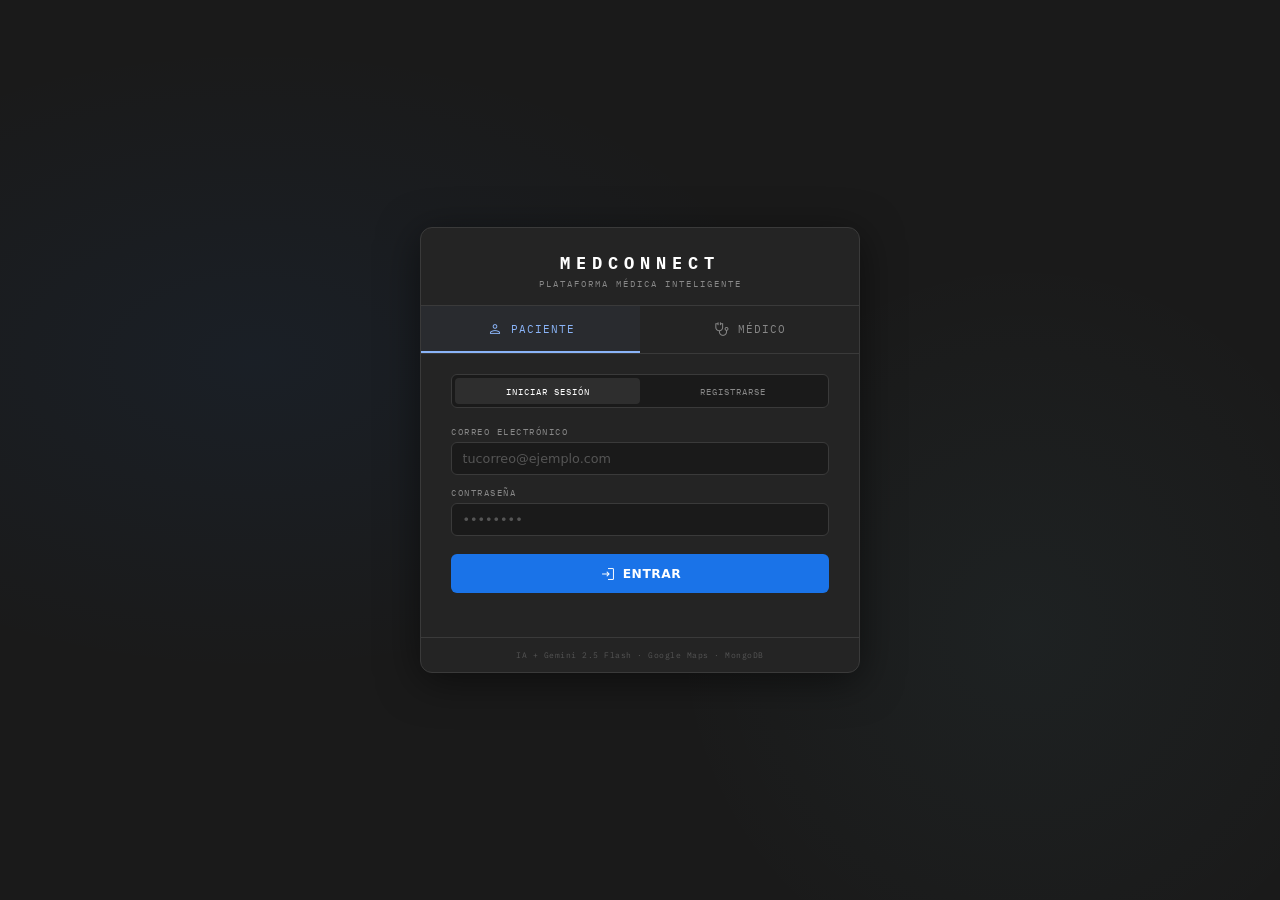
==== commit f05e1898: "Se agrego interfaz nueva" ====
--- a/frontend/doctor.html
+++ b/frontend/doctor.html
@@ -661,6 +661,457 @@
       color: var(--red);
       min-height: 0.8rem;
     }
+
+    /* ── CLINIC SECTION ── */
+    .clinic-section {
+      padding: 0.75rem 0.85rem;
+      border-bottom: 1px solid var(--border-sub);
+    }
+    .clinic-info {
+      background: var(--surface-2);
+      border: 1px solid var(--border);
+      border-radius: 8px;
+      padding: 0.65rem 0.75rem;
+      display: flex;
+      flex-direction: column;
+      gap: 0.3rem;
+      margin-bottom: 0.5rem;
+    }
+    .clinic-info.is-linked {
+      border-color: rgba(52,168,83,0.35);
+      background: rgba(52,168,83,0.04);
+    }
+    .clinic-name {
+      font-size: 0.8rem;
+      font-weight: 600;
+      color: var(--text);
+    }
+    .clinic-meta {
+      font-family: var(--mono);
+      font-size: 0.58rem;
+      color: var(--muted);
+      line-height: 1.5;
+    }
+    .clinic-meta span { display: block; }
+    .clinic-btn-row {
+      display: flex;
+      gap: 0.4rem;
+    }
+    .clinic-action-btn {
+      flex: 1;
+      padding: 0.35rem 0.5rem;
+      border: 1px solid var(--border);
+      border-radius: 6px;
+      background: transparent;
+      color: var(--muted);
+      font-family: var(--mono);
+      font-size: 0.58rem;
+      cursor: pointer;
+      display: flex;
+      align-items: center;
+      justify-content: center;
+      gap: 0.25rem;
+      transition: all 0.12s;
+      letter-spacing: 0.3px;
+    }
+    .clinic-action-btn:hover { background: var(--surface-3); color: var(--text); }
+    .clinic-action-btn.primary {
+      border-color: rgba(56,189,248,0.4);
+      color: var(--accent);
+    }
+    .clinic-action-btn.primary:hover { background: rgba(56,189,248,0.08); }
+    .clinic-action-btn.danger {
+      border-color: rgba(242,139,130,0.3);
+      color: var(--red);
+    }
+    .clinic-action-btn.danger:hover { background: rgba(242,139,130,0.08); }
+    .clinic-action-btn .material-symbols-outlined { font-size: 14px; }
+
+    /* Insurance chip toggles */
+    .ins-chips {
+      display: flex;
+      flex-wrap: wrap;
+      gap: 0.3rem;
+      margin-top: 0.15rem;
+    }
+    .ins-chip {
+      padding: 4px 9px;
+      border: 1px solid var(--border);
+      border-radius: 16px;
+      background: transparent;
+      color: var(--muted);
+      font-family: var(--mono);
+      font-size: 0.58rem;
+      cursor: pointer;
+      transition: all 0.12s;
+      user-select: none;
+    }
+    .ins-chip.selected {
+      background: rgba(56,189,248,0.12);
+      border-color: rgba(56,189,248,0.4);
+      color: var(--accent);
+    }
+
+    /* ── CLINIC MODAL ── */
+    .clinic-modal-overlay {
+      position: fixed;
+      inset: 0;
+      z-index: 1200;
+      background: rgba(0,0,0,0.7);
+      display: flex;
+      align-items: center;
+      justify-content: center;
+      padding: 1.5rem;
+      backdrop-filter: blur(4px);
+    }
+    .clinic-modal-card {
+      background: var(--surface);
+      border: 1px solid var(--border);
+      border-radius: 12px;
+      width: 520px;
+      max-width: 96vw;
+      max-height: 90vh;
+      display: flex;
+      flex-direction: column;
+      box-shadow: 0 24px 60px rgba(0,0,0,0.6);
+      overflow: hidden;
+    }
+    .clinic-modal-header {
+      display: flex;
+      align-items: center;
+      gap: 0.5rem;
+      padding: 0.8rem 1rem;
+      border-bottom: 1px solid var(--border);
+      background: var(--surface-2);
+      flex-shrink: 0;
+    }
+    .clinic-modal-header .material-symbols-outlined { color: var(--accent); }
+    .clinic-modal-title {
+      font-family: var(--mono);
+      font-size: 0.72rem;
+      font-weight: 600;
+      color: var(--text);
+      letter-spacing: 0.04em;
+      flex: 1;
+    }
+    .clinic-modal-body {
+      overflow-y: auto;
+      padding: 1.1rem 1.2rem;
+      display: flex;
+      flex-direction: column;
+      gap: 0.85rem;
+      flex: 1;
+    }
+    .clinic-form-row {
+      display: grid;
+      grid-template-columns: 1fr 1fr;
+      gap: 0.7rem;
+    }
+    .clinic-field { display: flex; flex-direction: column; gap: 0.25rem; }
+    .clinic-field.full { grid-column: 1 / -1; }
+    .clinic-field label {
+      font-family: var(--mono);
+      font-size: 0.56rem;
+      color: var(--muted);
+      letter-spacing: 1.5px;
+      text-transform: uppercase;
+    }
+    .clinic-field input,
+    .clinic-field select {
+      background: var(--bg);
+      border: 1px solid var(--border);
+      border-radius: 6px;
+      color: var(--text);
+      font-family: var(--sans);
+      font-size: 0.85rem;
+      padding: 0.5rem 0.7rem;
+      outline: none;
+      transition: border-color 0.15s;
+    }
+    .clinic-field input:focus,
+    .clinic-field select:focus { border-color: var(--accent); }
+    .clinic-field input::placeholder { color: var(--disabled); }
+    .clinic-modal-footer {
+      display: flex;
+      gap: 0.5rem;
+      padding: 0.8rem 1.2rem;
+      border-top: 1px solid var(--border);
+      flex-shrink: 0;
+    }
+    .clinic-modal-footer .btn-save {
+      flex: 1;
+      padding: 0.65rem;
+      background: var(--accent);
+      border: none;
+      border-radius: 6px;
+      color: #000;
+      font-family: var(--sans);
+      font-size: 0.82rem;
+      font-weight: 600;
+      cursor: pointer;
+      display: flex;
+      align-items: center;
+      justify-content: center;
+      gap: 0.4rem;
+      transition: background 0.12s, opacity 0.12s;
+    }
+    .clinic-modal-footer .btn-save:hover { background: #7dd3fc; }
+    .clinic-modal-footer .btn-save:disabled { opacity: 0.5; cursor: not-allowed; }
+    .clinic-modal-footer .btn-cancel {
+      padding: 0.65rem 1.2rem;
+      background: transparent;
+      border: 1px solid var(--border);
+      border-radius: 6px;
+      color: var(--muted);
+      font-family: var(--sans);
+      font-size: 0.82rem;
+      cursor: pointer;
+      transition: background 0.12s;
+    }
+    .clinic-modal-footer .btn-cancel:hover { background: var(--surface-2); color: var(--text); }
+    .clinic-error {
+      font-family: var(--mono);
+      font-size: 0.6rem;
+      color: var(--red);
+      min-height: 0.8rem;
+    }
+    .loc-btn {
+      margin-top: 0.25rem;
+      padding: 0.3rem 0.6rem;
+      background: transparent;
+      border: 1px solid var(--border);
+      border-radius: 5px;
+      color: var(--muted);
+      font-family: var(--mono);
+      font-size: 0.58rem;
+      cursor: pointer;
+      display: flex;
+      align-items: center;
+      gap: 0.25rem;
+      transition: all 0.12s;
+    }
+    .loc-btn:hover { color: var(--text); border-color: var(--accent); }
+    .loc-btn .material-symbols-outlined { font-size: 14px; }
+
+    /* Place-resolved chip */
+    .place-chip {
+      display: inline-flex;
+      align-items: center;
+      gap: 0.3rem;
+      margin-top: 0.35rem;
+      padding: 3px 8px;
+      font-family: var(--mono);
+      font-size: 0.56rem;
+      background: rgba(52,168,83,0.12);
+      color: #34a853;
+      border: 1px solid rgba(52,168,83,0.3);
+      border-radius: 3px;
+      letter-spacing: 0.3px;
+    }
+    .place-chip .material-symbols-outlined { font-size: 12px; }
+
+    /* Linked doctors list */
+    .linked-doctors {
+      display: flex;
+      flex-direction: column;
+      gap: 0.35rem;
+      margin-top: 0.3rem;
+    }
+    .linked-doc-row {
+      display: flex;
+      align-items: center;
+      gap: 0.4rem;
+      padding: 0.4rem 0.55rem;
+      background: var(--surface-2);
+      border: 1px solid var(--border);
+      border-radius: 6px;
+    }
+    .linked-doc-info { flex: 1; min-width: 0; display: flex; flex-direction: column; gap: 0.1rem; }
+    .linked-doc-name {
+      font-size: 0.76rem;
+      color: var(--text);
+      white-space: nowrap;
+      overflow: hidden;
+      text-overflow: ellipsis;
+    }
+    .linked-doc-meta {
+      font-family: var(--mono);
+      font-size: 0.54rem;
+      color: var(--muted);
+      letter-spacing: 0.3px;
+    }
+    .linked-doc-remove {
+      background: transparent;
+      border: 1px solid rgba(242,139,130,0.3);
+      color: var(--red);
+      border-radius: 5px;
+      padding: 3px 7px;
+      font-family: var(--mono);
+      font-size: 0.55rem;
+      cursor: pointer;
+      display: flex;
+      align-items: center;
+      gap: 0.2rem;
+      transition: background 0.12s;
+    }
+    .linked-doc-remove:hover { background: rgba(242,139,130,0.1); }
+    .linked-doc-remove .material-symbols-outlined { font-size: 12px; }
+
+    .add-doctor-row {
+      display: flex;
+      gap: 0.4rem;
+      margin-top: 0.3rem;
+    }
+    .add-doctor-row input {
+      flex: 1;
+      background: var(--bg);
+      border: 1px solid var(--border);
+      border-radius: 5px;
+      color: var(--text);
+      font-family: var(--sans);
+      font-size: 0.8rem;
+      padding: 0.45rem 0.65rem;
+      outline: none;
+    }
+    .add-doctor-row input:focus { border-color: var(--accent); }
+    .add-doctor-btn {
+      padding: 0 0.8rem;
+      background: var(--accent);
+      border: none;
+      border-radius: 5px;
+      color: #000;
+      font-family: var(--mono);
+      font-size: 0.6rem;
+      font-weight: 700;
+      cursor: pointer;
+      letter-spacing: 0.5px;
+      display: flex;
+      align-items: center;
+      gap: 0.25rem;
+      transition: opacity 0.12s;
+    }
+    .add-doctor-btn:hover { opacity: 0.9; }
+    .add-doctor-btn:disabled { opacity: 0.5; cursor: not-allowed; }
+    .add-doctor-btn .material-symbols-outlined { font-size: 14px; }
+    .linked-doctors-help {
+      font-family: var(--mono);
+      font-size: 0.55rem;
+      color: var(--disabled);
+      margin-top: 0.3rem;
+      letter-spacing: 0.3px;
+    }
+
+    /* ── CLINIC PICKER MODAL ── */
+    .picker-section {
+      display: flex;
+      flex-direction: column;
+      gap: 0.5rem;
+    }
+    .picker-section-title {
+      font-family: var(--mono);
+      font-size: 0.56rem;
+      color: var(--muted);
+      letter-spacing: 1.5px;
+      text-transform: uppercase;
+      display: flex;
+      align-items: center;
+      gap: 0.35rem;
+    }
+    .picker-section-title .material-symbols-outlined { font-size: 14px; color: var(--accent); }
+    .picker-section-divider {
+      height: 1px;
+      background: var(--border);
+      margin: 0.3rem 0;
+    }
+    .picker-input {
+      background: var(--bg);
+      border: 1px solid var(--border);
+      border-radius: 6px;
+      color: var(--text);
+      font-family: var(--sans);
+      font-size: 0.85rem;
+      padding: 0.55rem 0.75rem;
+      outline: none;
+      width: 100%;
+      transition: border-color 0.15s;
+    }
+    .picker-input:focus { border-color: var(--accent); }
+    .picker-results {
+      display: flex;
+      flex-direction: column;
+      gap: 0.3rem;
+      max-height: 220px;
+      overflow-y: auto;
+    }
+    .picker-empty, .picker-loading {
+      font-family: var(--mono);
+      font-size: 0.58rem;
+      color: var(--disabled);
+      letter-spacing: 0.3px;
+      padding: 0.35rem 0;
+    }
+    .picker-item {
+      display: flex;
+      align-items: flex-start;
+      gap: 0.55rem;
+      padding: 0.5rem 0.6rem;
+      background: var(--surface-2);
+      border: 1px solid var(--border);
+      border-radius: 6px;
+      cursor: pointer;
+      transition: border-color 0.12s, background 0.12s;
+    }
+    .picker-item:hover {
+      border-color: var(--accent);
+      background: rgba(56,189,248,0.06);
+    }
+    .picker-item .material-symbols-outlined {
+      font-size: 16px;
+      color: var(--accent);
+      margin-top: 2px;
+    }
+    .picker-item-main { flex: 1; min-width: 0; display: flex; flex-direction: column; gap: 0.15rem; }
+    .picker-item-name {
+      font-size: 0.78rem;
+      color: var(--text);
+      font-weight: 500;
+      white-space: nowrap;
+      overflow: hidden;
+      text-overflow: ellipsis;
+    }
+    .picker-item-address {
+      font-family: var(--mono);
+      font-size: 0.55rem;
+      color: var(--muted);
+      white-space: nowrap;
+      overflow: hidden;
+      text-overflow: ellipsis;
+      letter-spacing: 0.2px;
+    }
+    .picker-item-badges {
+      display: flex;
+      gap: 0.3rem;
+      margin-top: 0.2rem;
+      flex-wrap: wrap;
+    }
+    .picker-badge {
+      font-family: var(--mono);
+      font-size: 0.5rem;
+      padding: 2px 6px;
+      border-radius: 3px;
+      font-weight: 700;
+      letter-spacing: 0.5px;
+    }
+    .picker-badge.db { background: rgba(56,189,248,0.12); color: var(--accent); border: 1px solid rgba(56,189,248,0.3); }
+    .picker-badge.clues { background: rgba(253,214,99,0.12); color: var(--yellow); border: 1px solid rgba(253,214,99,0.3); }
+    .picker-badge.docs { background: rgba(138,180,248,0.08); color: var(--blue); border: 1px solid rgba(138,180,248,0.2); }
+    .picker-badge.net { background: rgba(52,168,83,0.12); color: #34a853; border: 1px solid rgba(52,168,83,0.3); }
+    .picker-help {
+      font-family: var(--mono);
+      font-size: 0.54rem;
+      color: var(--disabled);
+      letter-spacing: 0.3px;
+    }
   </style>
 </head>
 <body>
@@ -791,6 +1242,15 @@
             <span class="switch-track"></span>
           </div>
         </label>
+      </div>
+
+      <!-- Clinic -->
+      <div class="panel-header" style="border-top: 1px solid var(--border)">
+        <span class="material-symbols-outlined" style="color:var(--accent)">local_hospital</span>
+        <span class="panel-header-title">MI CLÍNICA</span>
+      </div>
+      <div class="clinic-section" id="clinic-section">
+        <!-- Injected by JS -->
       </div>
 
       <!-- Appointments -->
@@ -891,6 +1351,191 @@
     </div>
   </div>
 
+  <!-- ── CLINIC MODAL ─────────────────────────────────────────── -->
+  <div id="clinic-modal" class="clinic-modal-overlay hidden">
+    <div class="clinic-modal-card">
+      <div class="clinic-modal-header">
+        <span class="material-symbols-outlined">local_hospital</span>
+        <span class="clinic-modal-title" id="clinic-modal-title">REGISTRAR CLÍNICA</span>
+        <button class="icon-btn" onclick="closeClinicModal()">
+          <span class="material-symbols-outlined">close</span>
+        </button>
+      </div>
+      <div class="clinic-modal-body">
+
+        <div class="clinic-form-row">
+          <div class="clinic-field full">
+            <label>Nombre de la clínica *</label>
+            <input type="text" id="cf-name" placeholder="Clínica San Rafael..." maxlength="200" required />
+          </div>
+        </div>
+
+        <div class="clinic-form-row">
+          <div class="clinic-field">
+            <label>Especialidad principal</label>
+            <select id="cf-specialty">
+              <option value="medicina_general">Medicina general</option>
+              <option value="cardiología">Cardiología</option>
+              <option value="neurología">Neurología</option>
+              <option value="pediatría">Pediatría</option>
+              <option value="ginecología">Ginecología</option>
+              <option value="traumatología">Traumatología</option>
+              <option value="dermatología">Dermatología</option>
+              <option value="oftalmología">Oftalmología</option>
+              <option value="gastroenterología">Gastroenterología</option>
+              <option value="neumología">Neumología</option>
+              <option value="psiquiatría">Psiquiatría</option>
+              <option value="odontología">Odontología</option>
+              <option value="urgencias">Urgencias</option>
+              <option value="cirugía_general">Cirugía general</option>
+            </select>
+          </div>
+          <div class="clinic-field">
+            <label>Tipo de unidad</label>
+            <select id="cf-unit-type">
+              <option value="general">General</option>
+              <option value="especialidad">Especialidad</option>
+              <option value="urgencias">Urgencias</option>
+              <option value="hospital">Hospital</option>
+            </select>
+          </div>
+        </div>
+
+        <div class="clinic-form-row">
+          <div class="clinic-field full">
+            <label>Dirección * · busca en Google Maps</label>
+            <input type="text" id="cf-address" placeholder="Escribe para buscar (ej: Hospital Ángeles Roma)..." autocomplete="off" required />
+            <span class="place-chip hidden" id="cf-place-chip">
+              <span class="material-symbols-outlined">verified</span>
+              Vinculado a Google Maps
+            </span>
+          </div>
+        </div>
+
+        <div class="clinic-form-row">
+          <div class="clinic-field">
+            <label>Estado</label>
+            <input type="text" id="cf-state" placeholder="Ciudad de México" maxlength="80" />
+          </div>
+          <div class="clinic-field">
+            <label>Municipio / Alcaldía</label>
+            <input type="text" id="cf-municipality" placeholder="Cuauhtémoc" maxlength="80" />
+          </div>
+        </div>
+
+        <div class="clinic-form-row">
+          <div class="clinic-field">
+            <label>Teléfono</label>
+            <input type="tel" id="cf-phone" placeholder="55 1234 5678" />
+          </div>
+          <div class="clinic-field">
+            <label>Nivel de precio</label>
+            <select id="cf-price">
+              <option value="1">$ — Público / accesible</option>
+              <option value="2" selected>$$ — Privado estándar</option>
+              <option value="3">$$$ — Premium</option>
+            </select>
+          </div>
+        </div>
+
+        <div class="clinic-field">
+          <label>Seguros aceptados</label>
+          <div class="ins-chips" id="cf-insurances">
+            <span class="ins-chip" data-val="imss">IMSS</span>
+            <span class="ins-chip" data-val="issste">ISSSTE</span>
+            <span class="ins-chip" data-val="seguro_popular">Seguro Popular</span>
+            <span class="ins-chip" data-val="ninguno">Sin seguro</span>
+          </div>
+        </div>
+
+        <div class="clinic-field">
+          <label>Coordenadas (opcional — para aparecer en el mapa)</label>
+          <div style="display:flex;gap:0.5rem">
+            <input type="number" id="cf-lat" placeholder="Latitud  19.4326" step="any" style="flex:1" />
+            <input type="number" id="cf-lng" placeholder="Longitud  -99.1332" step="any" style="flex:1" />
+          </div>
+          <button class="loc-btn" type="button" onclick="fillMyLocation()">
+            <span class="material-symbols-outlined">my_location</span>
+            Usar mi ubicación GPS
+          </button>
+        </div>
+
+        <div class="clinic-field" id="cf-linked-doctors-wrap" style="display:none">
+          <label>Doctores vinculados</label>
+          <div class="linked-doctors" id="cf-linked-doctors"></div>
+          <div class="add-doctor-row">
+            <input type="email" id="cf-add-doc-email" placeholder="email del doctor a vincular..." />
+            <button type="button" class="add-doctor-btn" id="cf-add-doc-btn" onclick="addDoctorByEmail()">
+              <span class="material-symbols-outlined">person_add</span>
+              AGREGAR
+            </button>
+          </div>
+          <div class="linked-doctors-help">El doctor debe estar registrado en la plataforma.</div>
+        </div>
+
+        <div class="clinic-error" id="clinic-form-error"></div>
+      </div>
+
+      <div class="clinic-modal-footer">
+        <button class="btn-cancel" onclick="closeClinicModal()">Cancelar</button>
+        <button class="btn-save" id="clinic-save-btn" onclick="saveClinic()">
+          <span class="material-symbols-outlined">save</span>
+          Guardar clínica
+        </button>
+      </div>
+    </div>
+  </div>
+
+  <!-- ── CLINIC PICKER MODAL ──────────────────────────────────── -->
+  <div id="clinic-picker" class="clinic-modal-overlay hidden">
+    <div class="clinic-modal-card">
+      <div class="clinic-modal-header">
+        <span class="material-symbols-outlined">travel_explore</span>
+        <span class="clinic-modal-title">SELECCIONAR MI CLÍNICA</span>
+        <button class="icon-btn" onclick="closeClinicPicker()">
+          <span class="material-symbols-outlined">close</span>
+        </button>
+      </div>
+      <div class="clinic-modal-body">
+
+        <!-- Section A: search existing clinics in DB -->
+        <div class="picker-section">
+          <span class="picker-section-title">
+            <span class="material-symbols-outlined">search</span>
+            En la plataforma
+          </span>
+          <input type="text" id="pk-db-input" class="picker-input"
+            placeholder="Busca por nombre (ej: Hospital Ángeles)..."
+            autocomplete="off" />
+          <div class="picker-results" id="pk-db-results">
+            <div class="picker-empty">Escribe para buscar clínicas registradas...</div>
+          </div>
+        </div>
+
+        <div class="picker-section-divider"></div>
+
+        <!-- Section B: Google Places (create or link) -->
+        <div class="picker-section">
+          <span class="picker-section-title">
+            <span class="material-symbols-outlined">add_location_alt</span>
+            ¿No la encuentras? Búscala en Google Maps
+          </span>
+          <input type="text" id="pk-place-input" class="picker-input"
+            placeholder="Escribe el nombre o dirección..."
+            autocomplete="off" />
+          <div class="picker-help">
+            Al seleccionar un lugar, se creará o vinculará la clínica con tu perfil.
+          </div>
+        </div>
+
+        <div class="clinic-error" id="pk-error"></div>
+      </div>
+      <div class="clinic-modal-footer">
+        <button class="btn-cancel" onclick="closeClinicPicker()" style="flex:1">Cancelar</button>
+      </div>
+    </div>
+  </div>
+
   <script src="doctor.js?v=1"></script>
 </body>
 </html>
--- a/frontend/style.css
+++ b/frontend/style.css
@@ -1,38 +1,38 @@
 /* ============================================================
-   URBAN_AI // CORE
-   Paleta: Google Maps Dark Theme + Plex Mono
+   MEDCONNECT — Redesign v2
+   Dark theme: #1a1a1a base, #FFD700 accent
    ============================================================ */
 
 :root {
-  /* ── Google Maps Dark palette ── */
-  --bg:          #212121;
-  --surface:     #2b2b2b;
-  --surface-2:   #333333;
-  --border:      #3c4043;
-  --border-sub:  #2d2e31;
-
-  /* Text — brighter for readability */
-  --text:        #f1f3f4;
-  --text-2:      #dadce0;
-  --muted:       #bdc1c6;
-  --disabled:    #9e9e9e;
-
-  /* Google accents */
+  --bg:          #1a1a1a;
+  --surface:     #242424;
+  --surface-2:   #2e2e2e;
+  --surface-3:   #383838;
+  --border:      #3a3a3a;
+  --border-sub:  #2e2e2e;
+
+  --text:        #ffffff;
+  --text-2:      #d4d4d4;
+  --muted:       #888888;
+  --disabled:    #555555;
+
+  --accent:      #38BDF8;
+  --accent-dim:  rgba(56,189,248,0.15);
+  --accent-border: rgba(56,189,248,0.35);
+
   --blue:        #8ab4f8;
-  --blue-dk:     #669df6;
   --blue-btn:    #1a73e8;
-  --blue-btn-h:  #1557b0;
-  --green:       #182522;
+  --green:       #34a853;
   --red:         #f28b82;
-  --yellow:      #fdd663;
+  --yellow:      #38BDF8;
   --teal:        #78d9ec;
 
-  /* Fonts */
   --mono: "IBM Plex Mono", monospace;
-  --sans: "Google Sans", "IBM Plex Sans", system-ui, sans-serif;
-
-  --header-h:    62px;
-  --chat-left-w: 310px;
+  --sans: system-ui, -apple-system, "Segoe UI", sans-serif;
+
+  --header-h:    56px;
+  --sidebar-w:   52px;
+  --radius:      12px;
 }
 
 *, *::before, *::after { box-sizing: border-box; margin: 0; padding: 0; }
@@ -43,10 +43,9 @@
   background: var(--bg);
   color: var(--text);
   font-family: var(--sans);
-  font-size: 18px;
-}
-
-/* Material Symbols size control */
+  font-size: 15px;
+}
+
 .material-symbols-outlined {
   font-size: 18px;
   font-variation-settings: 'FILL' 0, 'wght' 300, 'GRAD' 0, 'opsz' 20;
@@ -54,13 +53,16 @@
   flex-shrink: 0;
 }
 
-/* ── SCROLLBARS ──────────────────────────────────────────────── */
-::-webkit-scrollbar { width: 5px; height: 5px; }
+/* ── SCROLLBARS ───────────────────────────────────────────── */
+::-webkit-scrollbar { width: 4px; height: 4px; }
 ::-webkit-scrollbar-track { background: transparent; }
-::-webkit-scrollbar-thumb { background: var(--surface-2); border-radius: 3px; }
-* { scrollbar-width: thin; scrollbar-color: var(--surface-2) transparent; }
-
-/* ── HEADER ──────────────────────────────────────────────────── */
+::-webkit-scrollbar-thumb { background: var(--surface-3); border-radius: 4px; }
+* { scrollbar-width: thin; scrollbar-color: var(--surface-3) transparent; }
+
+/* ── UTILITY ──────────────────────────────────────────────── */
+.hidden { display: none !important; }
+
+/* ── HEADER ───────────────────────────────────────────────── */
 header {
   position: relative;
   z-index: 300;
@@ -68,7 +70,7 @@
   display: flex;
   align-items: center;
   justify-content: space-between;
-  padding: 0 1rem;
+  padding: 0 1.2rem;
   background: var(--surface);
   border-bottom: 1px solid var(--border);
   gap: 1rem;
@@ -79,628 +81,267 @@
   display: flex;
   align-items: center;
   gap: 0.5rem;
-  flex-shrink: 0;
 }
 
 .logo {
   font-family: var(--mono);
   font-weight: 700;
-  font-size: 0.9rem;
-  letter-spacing: 4px;
+  font-size: 0.85rem;
+  letter-spacing: 3px;
   color: var(--text);
 }
-.logo em { font-style: normal; color: var(--blue); }
 
 .nav-sep {
   font-family: var(--mono);
   color: var(--disabled);
   font-size: 0.7rem;
-  padding: 0 0.15rem;
-}
+}
+
 .header-breadcrumb {
   font-family: var(--mono);
-  font-size: 0.65rem;
-  color: var(--muted);
-  letter-spacing: 2px;
-}
-.header-nav {
-  display: flex;
-  align-items: center;
-  margin-left: 0.6rem;
-  border-left: 1px solid var(--border);
-  padding-left: 0.6rem;
-}
-.nav-tab {
-  background: transparent;
-  border: none;
-  color: var(--muted);
-  font-family: var(--mono);
   font-size: 0.6rem;
-  letter-spacing: 1px;
-  padding: 0.25rem 0.6rem;
-  cursor: pointer;
-  border-radius: 4px;
-  transition: color 0.15s, background 0.15s;
-}
-.nav-tab:hover { color: var(--text-2); background: var(--surface-2); }
-.nav-tab.active { color: var(--blue); }
+  color: var(--muted);
+  letter-spacing: 1.5px;
+}
 
 .header-right {
   display: flex;
   align-items: center;
-  gap: 0.5rem;
-}
-
-/* PDF action buttons in header */
-.header-action-btn {
-  display: flex;
-  align-items: center;
-  gap: 0.4rem;
-  padding: 0 0.8rem;
-  height: 34px;
-  background: var(--surface-2);
-  border: 1px solid var(--border);
-  border-radius: 4px;
-  color: var(--text-2);
-  font-family: var(--sans);
-  font-size: 0.72rem;
-  font-weight: 500;
-  cursor: pointer;
-  white-space: nowrap;
-  transition: background 0.12s, border-color 0.12s, color 0.12s;
-}
-.header-action-btn .material-symbols-outlined { font-size: 16px; }
-.header-action-btn:hover {
-  background: var(--border);
-  border-color: var(--muted);
-  color: var(--text);
-}
-#import-pdf-btn { border-color: var(--blue-btn); color: var(--blue); }
-#import-pdf-btn:hover { background: rgba(138,180,248,0.12); }
-
-.pdf-badge {
-  background: var(--blue-btn);
-  color: #fff;
-  border-radius: 8px;
-  min-width: 16px;
-  height: 16px;
+  gap: 0.6rem;
+}
+
+.header-tag {
+  font-family: var(--mono);
   font-size: 0.55rem;
-  font-weight: 700;
-  padding: 0 4px;
-  display: inline-flex;
-  align-items: center;
-  justify-content: center;
-}
-.pdf-badge.hidden { display: none; }
-
-.header-divider {
-  width: 1px;
-  height: 24px;
-  background: var(--border);
-  margin: 0 0.2rem;
-  flex-shrink: 0;
-}
-.header-tag {
-  font-family: var(--mono);
-  font-size: 0.58rem;
   padding: 3px 8px;
   border: 1px solid var(--border);
   border-radius: 3px;
   color: var(--disabled);
   letter-spacing: 0.5px;
 }
+
 .header-status {
   display: flex;
   align-items: center;
   gap: 0.3rem;
   font-family: var(--mono);
-  font-size: 0.6rem;
-  color: var(--yellow);
+  font-size: 0.58rem;
+  color: var(--muted);
   letter-spacing: 0.8px;
-  margin: 0 0.3rem;
-}
-.header-status .material-symbols-outlined { font-size: 10px; }
+}
+.header-status .material-symbols-outlined { font-size: 9px; }
+
 .user-chip {
   width: 30px;
   height: 30px;
   border-radius: 50%;
-  background: var(--blue-btn);
-  color: #fff;
-  font-family: var(--sans);
-  font-size: 0.65rem;
+  background: var(--accent);
+  color: #000;
+  font-family: var(--mono);
+  font-size: 0.62rem;
   font-weight: 700;
   display: flex;
   align-items: center;
   justify-content: center;
-  flex-shrink: 0;
-}
-
-/* ── WORKSPACE ───────────────────────────────────────────────── */
+  cursor: pointer;
+  flex-shrink: 0;
+}
+
+/* ── WORKSPACE ────────────────────────────────────────────── */
 .workspace {
   display: flex;
   height: calc(100vh - var(--header-h));
-}
-
-/* ── OLD ELEMENTS — hidden, DOM preserved for JS refs ────────── */
-.activity-bar  { display: none !important; }
-#sidebar       { display: none !important; }
-.chat-overlay  { display: none !important; }
-.chat-panel    { display: none !important; }
-
-/* ── PERMANENT CHAT LEFT PANEL ───────────────────────────────── */
-.chat-left {
-  width: var(--chat-left-w);
+  overflow: hidden;
+}
+
+/* ── SIDEBAR ICONS ────────────────────────────────────────── */
+.sidebar-icons {
+  width: var(--sidebar-w);
   flex-shrink: 0;
   background: var(--surface);
   border-right: 1px solid var(--border);
   display: flex;
   flex-direction: column;
-  height: 100%;
-}
-
-.chat-left-header {
-  display: flex;
-  align-items: center;
-  gap: 0.5rem;
-  padding: 0.75rem 1rem;
-  border-bottom: 1px solid var(--border);
-  background: var(--surface-2);
-  flex-shrink: 0;
-}
-.chat-left-title {
-  display: flex;
-  align-items: center;
-  gap: 0.45rem;
-  font-family: var(--mono);
-  font-size: 0.82rem;
-  font-weight: 600;
-  color: var(--text);
-  letter-spacing: 0.04em;
-  flex: 1;
-}
-.chat-left-title em { color: var(--blue); font-style: normal; }
-.chat-left-title .material-symbols-outlined { font-size: 20px; color: var(--blue); }
-
-/* ── ACTIVITY BAR (stub, hidden) ─────────────────────────────── */
-
-.activity-btn {
-  width: 40px;
-  height: 40px;
+  align-items: center;
+  padding: 0.8rem 0;
+  gap: 0.4rem;
+}
+
+.sidebar-btn {
+  width: 36px;
+  height: 36px;
   background: transparent;
   border: none;
+  color: var(--muted);
+  display: flex;
+  align-items: center;
+  justify-content: center;
+  border-radius: 8px;
+  cursor: pointer;
+  transition: color 0.15s, background 0.15s;
+}
+.sidebar-btn:hover {
+  color: var(--text);
+  background: var(--surface-2);
+}
+.sidebar-btn .material-symbols-outlined { font-size: 20px; }
+
+/* ── CHAT PANEL ───────────────────────────────────────────── */
+.chat-left {
+  width: calc(100% - var(--sidebar-w));
+  flex-shrink: 0;
+  display: flex;
+  flex-direction: column;
+  background: var(--bg);
+  transition: width 0.45s cubic-bezier(0.4, 0, 0.2, 1);
+  overflow: hidden;
+  min-width: 0;
+}
+
+/* ── MAP PANEL (hidden until split mode) ──────────────────── */
+.map-wrap {
+  width: 0;
+  flex-shrink: 0;
+  opacity: 0;
+  pointer-events: none;
+  overflow: hidden;
+  position: relative;
+  display: flex;
+  flex-direction: column;
+  transition: width 0.45s cubic-bezier(0.4, 0, 0.2, 1),
+              opacity 0.35s ease 0.1s;
+}
+
+/* ── SPLIT MODE ───────────────────────────────────────────── */
+.workspace.split-mode .chat-left {
+  width: calc(50% - var(--sidebar-w) / 2);
+}
+
+.workspace.split-mode .map-wrap {
+  width: 50%;
+  opacity: 1;
+  pointer-events: all;
+  overflow: visible;
+}
+
+.workspace.split-mode #patient-form {
+  display: none !important;
+}
+
+/* Hide input bar in split mode; restore when chat is expanded */
+.workspace.split-mode .chat-input-row {
+  display: none !important;
+}
+.workspace.split-mode .chat-left.chat-expanded .chat-input-row {
+  display: flex !important;
+}
+
+.workspace.split-mode .recommendations-panel {
+  flex: 1;
+  max-height: none;
+  border-top: none;
+}
+
+/* In split mode: hide chat history, show triage summary instead */
+.workspace.split-mode .chat-messages {
+  display: none;
+  flex: 0 !important;
+}
+/* Reveal chat history when user expands */
+.workspace.split-mode .chat-left.chat-expanded .chat-messages {
+  display: flex !important;
+  flex: 1 !important;
+  max-height: 32vh;
+  border-bottom: 1px solid var(--border);
+}
+
+/* ── TRIAGE SUMMARY ───────────────────────────────────────── */
+#triage-summary {
+  flex-shrink: 0;
+  margin: 0.85rem 1rem 0;
+  padding: 0.9rem 1rem;
+  background: var(--surface);
+  border: 1px solid var(--border);
+  border-radius: var(--radius);
+  display: flex;
+  flex-direction: column;
+  gap: 0.55rem;
+  animation: msg-in 0.3s ease;
+}
+
+.triage-pills {
+  display: flex;
+  gap: 0.4rem;
+  flex-wrap: wrap;
+  align-items: center;
+}
+
+.triage-pill {
+  font-family: var(--mono);
+  font-size: 0.6rem;
+  padding: 4px 11px;
+  border-radius: 20px;
+  border: 1px solid currentColor;
+  background: transparent;
+  letter-spacing: 0.5px;
+  font-weight: 600;
+  /* specialty pill (no inline color) falls back to muted */
+  color: var(--muted);
+}
+
+/* urgency pill has inline style="color:..." so currentColor picks it up */
+.triage-pill[style] {
+  background: color-mix(in srgb, currentColor 10%, transparent);
+}
+
+.triage-divider {
+  height: 1px;
+  background: var(--border-sub);
+  margin: 0 -1rem;
+}
+
+.triage-text {
+  font-size: 0.82rem;
+  color: var(--text-2);
+  line-height: 1.65;
+  padding-left: 0.75rem;
+  border-left: 2px solid var(--border);
+}
+
+.toggle-chat-btn {
+  display: flex;
+  align-items: center;
+  justify-content: space-between;
+  gap: 0.5rem;
+  padding: 0.4rem 0;
+  background: transparent;
+  border: none;
+  border-top: 1px solid var(--border-sub);
+  margin: 0 -1rem;
+  padding: 0.5rem 1rem 0;
   color: var(--disabled);
-  display: flex;
-  align-items: center;
-  justify-content: center;
+  font-family: var(--mono);
+  font-size: 0.58rem;
   cursor: pointer;
-  border-radius: 6px;
-  transition: color 0.15s, background 0.15s;
-}
-.activity-btn .material-symbols-outlined { font-size: 20px; }
-.activity-btn:hover { color: var(--text-2); background: var(--surface-2); }
-.activity-btn.active { color: var(--blue); background: rgba(138,180,248,0.1); }
-.activity-spacer { flex: 1; }
-
-/* ── SIDEBAR ─────────────────────────────────────────────────── */
-#sidebar {
-  width: var(--sidebar-w);
-  background: var(--bg);
-  border-right: 1px solid var(--border);
-  display: flex;
-  flex-direction: column;
-  overflow-y: auto;
-  overflow-x: hidden;
-  flex-shrink: 0;
-  transition: width 0.22s ease, opacity 0.18s ease;
-}
-#sidebar.collapsed {
-  width: 0 !important;
-  opacity: 0;
-  overflow: hidden;
-  border-right: none;
-}
-
-.inspector-header {
-  padding: 0.6rem 1rem;
-  border-bottom: 1px solid var(--border);
-  background: var(--surface);
-  flex-shrink: 0;
-}
-.inspector-label {
-  font-family: var(--mono);
-  font-size: 0.58rem;
-  color: var(--muted);
-  letter-spacing: 2px;
-  text-transform: uppercase;
-}
-
-/* ── ACCORDION ───────────────────────────────────────────────── */
-.accordion { border-bottom: 1px solid var(--border-sub); }
-
-.accordion-header {
-  display: flex;
-  align-items: center;
-  gap: 0.4rem;
-  padding: 0 1rem;
-  height: 38px;
-  cursor: pointer;
-  list-style: none;
-  background: var(--surface);
-  border-bottom: 1px solid var(--border-sub);
-  user-select: none;
-  transition: background 0.1s;
-}
-.accordion-header::-webkit-details-marker { display: none; }
-.accordion-header:hover { background: var(--surface-2); }
-
-.accordion-icon {
-  font-size: 16px !important;
-  color: var(--muted);
-  transition: transform 0.15s;
-  flex-shrink: 0;
-}
-.accordion[open] .accordion-icon { transform: rotate(90deg); }
-
-.accordion-title {
-  font-family: var(--mono);
-  font-size: 0.62rem;
-  color: var(--text-2);
-  letter-spacing: 1px;
-  text-transform: uppercase;
-  flex: 1;
-}
-.accordion-count {
-  font-family: var(--mono);
-  font-size: 0.68rem;
-  color: var(--blue);
-  font-weight: 700;
-}
-.accordion-body {
-  padding: 0.8rem 1rem;
-  display: flex;
-  flex-direction: column;
-  gap: 0.65rem;
-  background: var(--bg);
-}
-
-/* ── STATUS BADGES ───────────────────────────────────────────── */
-.status-badge {
-  font-family: var(--mono);
-  font-size: 0.52rem;
-  padding: 2px 7px;
-  letter-spacing: 1px;
-  text-transform: uppercase;
-  border-radius: 2px;
-  font-weight: 700;
-  flex-shrink: 0;
-}
-.badge-active { background: rgba(138,180,248,0.12); color: var(--blue); border: 1px solid rgba(138,180,248,0.3); }
-.badge-stable { background: rgba(129,201,149,0.1);  color: var(--green); border: 1px solid rgba(129,201,149,0.3); }
-
-/* ── FIELD ROWS ──────────────────────────────────────────────── */
-.field-row {
-  display: flex;
-  justify-content: space-between;
-  align-items: baseline;
-  gap: 0.5rem;
-}
-.field-key {
-  font-family: var(--mono);
-  font-size: 0.58rem;
-  color: var(--muted);
-  letter-spacing: 0.8px;
-  text-transform: uppercase;
-  flex-shrink: 0;
-}
-.field-val {
-  font-family: var(--mono);
-  font-size: 0.62rem;
-  color: var(--text-2);
-  text-align: right;
-}
-.field-divider { height: 1px; background: var(--border-sub); margin: 0.1rem 0; }
-
-/* ── SCENARIO CHIPS ──────────────────────────────────────────── */
-.scenario-chips { display: flex; flex-wrap: wrap; gap: 0.4rem; }
-.chip {
-  display: flex;
-  align-items: center;
-  gap: 0.35rem;
-  background: var(--surface);
-  border: 1px solid var(--border);
-  border-radius: 16px;
-  color: var(--muted);
-  padding: 5px 10px;
-  font-family: var(--sans);
-  font-size: 0.65rem;
-  font-weight: 500;
-  cursor: pointer;
-  transition: all 0.15s;
-}
-.chip .material-symbols-outlined { font-size: 14px !important; }
-.chip:hover { border-color: var(--blue); color: var(--text); background: rgba(138,180,248,0.08); }
-.chip.selected { border-color: var(--blue); color: var(--blue); background: rgba(138,180,248,0.12); }
-
-/* ── SLIDERS ─────────────────────────────────────────────────── */
-.slider-wrapper { display: flex; flex-direction: column; gap: 0.3rem; }
-.slider-header  { display: flex; justify-content: space-between; align-items: baseline; }
-.slider-label {
-  font-family: var(--mono);
-  font-size: 0.56rem;
-  color: var(--muted);
-  text-transform: uppercase;
-  letter-spacing: 0.6px;
-}
-.tech-slider {
-  -webkit-appearance: none;
-  width: 100%;
-  height: 2px;
-  background: var(--surface-2);
-  outline: none;
-  cursor: pointer;
-  border-radius: 1px;
-}
-.tech-slider::-webkit-slider-thumb {
-  -webkit-appearance: none;
-  width: 12px;
-  height: 12px;
-  background: var(--blue);
-  cursor: pointer;
-  border-radius: 50%;
-}
-
-/* ── LAYER TOGGLES ───────────────────────────────────────────── */
-.toggle-row {
-  display: flex;
-  align-items: center;
-  gap: 0.6rem;
-  cursor: pointer;
-}
-.toggle-label {
-  font-family: var(--mono);
-  font-size: 0.6rem;
-  color: var(--text-2);
-  letter-spacing: 0.6px;
-  text-transform: uppercase;
-}
-.carbon-checkbox {
-  -webkit-appearance: none;
-  width: 14px;
-  height: 14px;
-  border: 1px solid var(--border);
-  background: transparent;
-  cursor: pointer;
-  position: relative;
-  border-radius: 2px;
-  flex-shrink: 0;
-  transition: background 0.12s, border-color 0.12s;
-}
-.carbon-checkbox:checked { background: var(--blue-btn); border-color: var(--blue-btn); }
-.carbon-checkbox:checked::after {
-  content: "";
-  position: absolute;
-  left: 4px; top: 1px;
-  width: 4px; height: 8px;
-  border: 2px solid #fff;
-  border-top: none; border-left: none;
-  transform: rotate(45deg);
-}
-
-/* ── ACTION LISTS ────────────────────────────────────────────── */
-.action-list { display: flex; flex-direction: column; gap: 0.6rem; }
-.action-card {
-  background: var(--surface);
-  border: 1px solid var(--border-sub);
-  border-left: 3px solid var(--surface-2);
-  padding: 0.8rem;
-  border-radius: 4px;
-}
-.card-approved { border-left-color: var(--green) !important; }
-.card-blocked  { border-left-color: var(--red) !important; }
-
-.card-status {
-  font-family: var(--mono);
-  font-size: 0.56rem;
-  letter-spacing: 1.5px;
-  text-transform: uppercase;
-  margin-bottom: 0.35rem;
-  font-weight: 700;
-}
-.status-ok      { color: var(--green); }
-.status-blocked { color: var(--red); }
-
-.action-type-badge {
-  display: inline-block;
-  font-family: var(--mono);
-  font-size: 0.52rem;
-  padding: 2px 7px;
-  background: rgba(138,180,248,0.08);
-  color: var(--blue);
-  border: 1px solid rgba(138,180,248,0.25);
-  border-radius: 2px;
-  text-transform: uppercase;
-  margin-bottom: 0.45rem;
-}
-.action-title {
-  font-size: 0.78rem;
-  font-weight: 600;
-  margin-bottom: 0.3rem;
-}
-.action-desc {
-  font-size: 0.7rem;
-  color: var(--muted);
-  line-height: 1.4;
-}
-.action-cost {
-  font-family: var(--mono);
-  font-size: 0.62rem;
-  color: var(--blue);
-  margin-top: 0.4rem;
-}
-
-/* ── ANALYZER REPORT ─────────────────────────────────────────── */
-.analyzer-report-box {
-  background: rgba(138,180,248,0.04);
-  border: 1px solid rgba(138,180,248,0.12);
-  border-radius: 4px;
-  padding: 0.8rem;
-}
-.report-label {
-  font-family: var(--mono);
-  font-size: 0.58rem;
-  color: var(--blue);
-  letter-spacing: 2px;
-  text-transform: uppercase;
-  padding-bottom: 0.5rem;
-  margin-bottom: 0.6rem;
-  border-bottom: 1px solid rgba(138,180,248,0.15);
-}
-.report-body { font-family: var(--mono); font-size: 0.7rem; line-height: 1.6; }
-.report-section-header {
-  color: var(--blue);
-  font-weight: 700;
-  font-size: 0.62rem;
-  letter-spacing: 1.5px;
-  text-transform: uppercase;
-  border-left: 2px solid var(--blue);
-  padding-left: 8px;
-  margin: 1rem 0 0.4rem;
-}
-.report-paragraph { margin: 0.4rem 0; color: var(--text-2); }
-
-/* ── PRODUCTION OUTPUT ───────────────────────────────────────── */
-.production-section {
-  padding: 0.8rem 1rem;
-  border-bottom: 1px solid var(--border-sub);
-}
-.section-label {
-  font-family: var(--mono);
-  font-size: 0.58rem;
-  color: var(--muted);
-  letter-spacing: 2px;
-  text-transform: uppercase;
-  margin-bottom: 0.7rem;
-  padding-bottom: 0.4rem;
-  border-bottom: 1px solid var(--border-sub);
-}
-.output-grid {
-  display: grid;
-  grid-template-columns: 1fr 1fr;
-  gap: 0.6rem;
-  margin-bottom: 0.8rem;
-}
-.output-metric { border-left: 2px solid rgba(138,180,248,0.3); padding-left: 0.6rem; }
-.big-metric {
-  font-family: var(--mono);
-  font-size: 1.05rem;
-  font-weight: 700;
-  color: var(--text);
-  line-height: 1.2;
-}
-.metric-sublabel {
-  font-family: var(--mono);
-  font-size: 0.5rem;
-  color: var(--disabled);
-  text-transform: uppercase;
-  letter-spacing: 0.5px;
-  margin-top: 1px;
-}
-.recommendation-box {
-  background: rgba(255,255,255,0.02);
-  border: 1px solid var(--border-sub);
-  border-radius: 4px;
-  padding: 0.6rem 0.8rem;
-  font-size: 0.7rem;
-  color: var(--muted);
-  line-height: 1.4;
-}
-.rec-label {
-  display: block;
-  font-family: var(--mono);
-  font-size: 0.52rem;
-  color: var(--text-2);
-  letter-spacing: 2px;
-  text-transform: uppercase;
-  margin-bottom: 0.3rem;
-}
-.recommendation-box strong {
-  display: block;
-  font-family: var(--mono);
-  font-size: 0.58rem;
-  color: var(--text-2);
-  letter-spacing: 1.5px;
-  text-transform: uppercase;
-  margin-bottom: 0.3rem;
-}
-.recommendation-box p { font-size: 0.7rem; color: var(--muted); line-height: 1.4; }
-
-/* ── CHANNEL LEGEND ──────────────────────────────────────────── */
-.channel-legend { padding: 0.8rem 1rem; }
-.legend-empty-msg {
-  font-family: var(--mono);
-  font-size: 0.58rem;
-  color: var(--disabled);
-  font-style: italic;
-}
-.hud-title {
-  font-family: var(--mono);
-  font-size: 0.58rem;
-  color: var(--muted);
-  letter-spacing: 2px;
-  text-transform: uppercase;
-  margin-bottom: 0.6rem;
-  padding-bottom: 0.4rem;
-  border-bottom: 1px solid var(--border-sub);
-}
-.legend-note {
-  font-family: var(--mono);
-  font-size: 0.54rem;
-  color: var(--disabled);
-  font-style: italic;
-  margin-bottom: 0.6rem;
-}
-.legend-item { display: flex; align-items: flex-start; gap: 0.6rem; margin-bottom: 0.5rem; }
-.legend-swatch { width: 12px; height: 12px; border-radius: 2px; flex-shrink: 0; margin-top: 2px; }
-.legend-text { display: flex; flex-direction: column; gap: 1px; }
-.legend-type {
-  font-family: var(--mono);
-  font-size: 0.6rem;
-  color: var(--text-2);
-  font-weight: 700;
-}
-.legend-desc { font-size: 0.58rem; color: var(--muted); }
-
-/* ── EMPTY STATES ────────────────────────────────────────────── */
-.empty-state {
-  display: flex;
-  flex-direction: column;
-  align-items: center;
-  gap: 0.4rem;
-  font-family: var(--mono);
-  font-size: 0.6rem;
-  color: var(--disabled);
-  text-align: center;
-  padding: 1.5rem 0.8rem;
-  border: 1px dashed var(--border-sub);
-  border-radius: 4px;
-}
-.empty-state .material-symbols-outlined { font-size: 24px !important; opacity: 0.4; }
-
-/* ── MAP WRAP ────────────────────────────────────────────────── */
-.map-wrap {
-  flex: 1;
-  display: flex;
-  flex-direction: column;
-  min-width: 0;
-  position: relative;     /* anchor for all floating map controls */
-  position: relative;
-}
-
-/* ── MAP CONTAINER ───────────────────────────────────────────── */
+  transition: color 0.15s;
+  text-align: left;
+}
+.toggle-chat-btn:hover { color: var(--muted); }
+.toggle-chat-btn .toggle-icon {
+  font-size: 15px;
+  flex-shrink: 0;
+  transition: transform 0.2s ease;
+}
+.chat-left.chat-expanded .toggle-icon {
+  transform: rotate(180deg);
+}
+
+/* ── MAP CONTAINER ────────────────────────────────────────── */
 #map-container {
   flex: 1;
   position: relative;
   min-height: 0;
+  background: var(--surface);
 }
 
 .map-loading {
@@ -712,34 +353,15 @@
   justify-content: center;
   gap: 0.8rem;
   font-family: var(--mono);
-  font-size: 0.62rem;
+  font-size: 0.6rem;
   color: var(--muted);
   letter-spacing: 3px;
   background: var(--bg);
   z-index: 2;
 }
-.map-loading .material-symbols-outlined { font-size: 32px !important; color: var(--blue); opacity: 0.6; }
-
-/* SIM BADGE */
-.sim-badge {
-  /* gestionado por google.maps.controls TOP_CENTER */
-  font-family: var(--mono);
-  font-size: 0.58rem;
-  letter-spacing: 2px;
-  padding: 5px 16px;
-  background: rgba(32,33,36,0.92);
-  border: 1px solid var(--border);
-  border-radius: 16px;
-  color: var(--text-2);
-  white-space: nowrap;
-  backdrop-filter: blur(8px);
-  box-shadow: 0 2px 8px rgba(0,0,0,0.4);
-  margin-top: 10px;
-}
-.sim-badge.optimized { border-color: var(--blue); color: var(--blue); }
-.sim-badge.hidden    { display: none; }
-
-/* FLOATING SEARCH HUD */
+.map-loading .material-symbols-outlined { font-size: 30px !important; color: var(--accent); opacity: 0.6; }
+
+/* ── SEARCH HUD ───────────────────────────────────────────── */
 .search-hud {
   position: absolute;
   top: 12px;
@@ -752,1020 +374,647 @@
   border: 1px solid var(--border);
   border-radius: 24px;
   padding: 0 0.4rem 0 0.8rem;
-  box-shadow: 0 2px 8px rgba(0,0,0,0.4);
+  box-shadow: 0 2px 12px rgba(0,0,0,0.5);
   height: 40px;
-  backdrop-filter: blur(8px);
-}
-.search-ico { font-size: 18px !important; color: var(--muted); margin-right: 0.4rem; }
+}
+.search-ico { font-size: 16px !important; color: var(--muted); margin-right: 0.4rem; }
 .search-hud input {
   background: transparent;
   border: none;
   color: var(--text);
-  width: 220px;
+  width: 200px;
   font-family: var(--sans);
-  font-size: 0.8rem;
+  font-size: 0.78rem;
   outline: none;
 }
 .search-hud input::placeholder { color: var(--muted); }
 .search-hud button {
-  width: 32px;
-  height: 32px;
-  background: var(--blue-btn);
+  background: transparent;
   border: none;
+  color: var(--muted);
+  cursor: pointer;
+  display: flex;
+  align-items: center;
+  padding: 0.3rem;
   border-radius: 50%;
-  color: #fff;
+  transition: color 0.15s, background 0.15s;
+}
+.search-hud button:hover { color: var(--text); background: var(--surface-2); }
+
+/* ── CHAT MESSAGES ────────────────────────────────────────── */
+.chat-messages {
+  flex: 1;
+  overflow-y: auto;
+  padding: 1.5rem 1.2rem 1rem;
+  display: flex;
+  flex-direction: column;
+  gap: 1.2rem;
+  min-height: 0;
+}
+
+/* Bot message */
+.chat-msg.bot {
+  display: flex;
+  align-items: flex-start;
+  gap: 0.7rem;
+  max-width: 85%;
+  align-self: flex-start;
+}
+
+.bot-avatar {
+  width: 28px;
+  height: 28px;
+  border-radius: 50%;
+  background: var(--surface-2);
+  border: 1px solid var(--border);
+  display: flex;
+  align-items: center;
+  justify-content: center;
+  flex-shrink: 0;
+  margin-top: 2px;
+}
+.bot-avatar .material-symbols-outlined { font-size: 14px; color: var(--accent); }
+
+.bot-content {
+  display: flex;
+  flex-direction: column;
+  gap: 0.4rem;
+}
+
+.msg-text {
+  font-size: 1.05rem;
+  line-height: 1.65;
+  color: var(--text-2);
+  white-space: pre-wrap;
+}
+
+.msg-actions {
+  display: flex;
+  gap: 0.3rem;
+  opacity: 0;
+  transition: opacity 0.15s;
+}
+.chat-msg.bot:hover .msg-actions { opacity: 1; }
+
+.msg-action-btn {
+  background: transparent;
+  border: none;
+  color: var(--muted);
+  cursor: pointer;
+  display: flex;
+  align-items: center;
+  padding: 3px;
+  border-radius: 4px;
+  transition: color 0.12s, background 0.12s;
+}
+.msg-action-btn:hover { color: var(--text); background: var(--surface-2); }
+.msg-action-btn .material-symbols-outlined { font-size: 14px; }
+
+/* User message */
+.chat-msg.user {
+  align-self: flex-end;
+  max-width: 75%;
+}
+.chat-msg.user .msg-bubble {
+  background: var(--surface-2);
+  color: var(--text);
+  border-radius: 18px 18px 4px 18px;
+  padding: 0.65rem 1.1rem;
+  font-size: 1.05rem;
+  line-height: 1.55;
+  border: 1px solid var(--border);
+}
+
+/* Typing indicator (dots) */
+.typing-indicator .msg-bubble {
+  background: var(--surface-2);
+  border: 1px solid var(--border);
+  border-radius: 18px;
+  padding: 0.5rem 0.8rem;
+  display: flex;
+  align-items: center;
+  gap: 5px;
+  min-width: 52px;
+}
+
+.typing-indicator .analyzing-text {
+  font-size: 0.8rem;
+  color: var(--muted);
+  margin-right: 4px;
+}
+
+.dot {
+  width: 7px;
+  height: 7px;
+  border-radius: 50%;
+  background: var(--accent);
+  opacity: 0.5;
+  animation: typing-bounce 1.2s infinite ease-in-out;
+}
+.dot:nth-child(1) { animation-delay: 0s; }
+.dot:nth-child(2) { animation-delay: 0.2s; }
+.dot:nth-child(3) { animation-delay: 0.4s; }
+
+@keyframes typing-bounce {
+  0%, 60%, 100% { transform: translateY(0); opacity: 0.4; }
+  30%            { transform: translateY(-5px); opacity: 1; }
+}
+
+/* Message entrance */
+.chat-msg {
+  animation: msg-in 0.2s ease;
+}
+@keyframes msg-in {
+  from { opacity: 0; transform: translateY(6px); }
+  to   { opacity: 1; transform: translateY(0); }
+}
+
+/* ── PATIENT FORM ─────────────────────────────────────────── */
+#patient-form {
+  flex-shrink: 0;
+  padding: 0.5rem 1.2rem 0;
+}
+
+.form-row {
+  display: flex;
+  gap: 0.8rem;
+  align-items: flex-end;
+}
+
+.form-group {
+  flex: 1;
+  display: flex;
+  flex-direction: column;
+  gap: 0.25rem;
+}
+
+.form-group label {
+  font-family: var(--mono);
+  font-size: 0.56rem;
+  color: var(--muted);
+  letter-spacing: 0.5px;
+  text-transform: uppercase;
+}
+
+.form-group select {
+  background: var(--surface-2);
+  border: 1px solid var(--border);
+  border-radius: 8px;
+  color: var(--text);
+  font-family: var(--sans);
+  font-size: 0.75rem;
+  padding: 0.35rem 0.6rem;
+  cursor: pointer;
+  outline: none;
+  transition: border-color 0.15s;
+}
+.form-group select:focus { border-color: var(--accent); }
+
+.budget-selector {
+  display: flex;
+  gap: 0.3rem;
+}
+
+.budget-btn {
+  flex: 1;
+  background: var(--surface-2);
+  border: 1px solid var(--border);
+  border-radius: 8px;
+  color: var(--muted);
+  font-family: var(--mono);
+  font-size: 0.72rem;
+  padding: 0.3rem 0;
+  cursor: pointer;
+  transition: background 0.12s, color 0.12s, border-color 0.12s;
+}
+.budget-btn:hover { background: var(--surface-3); color: var(--text); }
+.budget-btn.active {
+  background: var(--accent);
+  border-color: var(--accent);
+  color: #000;
+  font-weight: 700;
+}
+
+/* ── CHAT INPUT BAR ───────────────────────────────────────── */
+.chat-input-row {
+  display: flex;
+  align-items: center;
+  gap: 0.5rem;
+  padding: 0.8rem 1rem;
+  flex-shrink: 0;
+}
+
+.input-add-btn {
+  width: 42px;
+  height: 42px;
+  border-radius: 50%;
+  background: var(--surface-2);
+  border: 1px solid var(--border);
+  color: var(--muted);
   display: flex;
   align-items: center;
   justify-content: center;
   cursor: pointer;
   flex-shrink: 0;
-  transition: background 0.12s;
-}
-.search-hud button .material-symbols-outlined { font-size: 16px !important; }
-.search-hud button:hover { background: var(--blue-btn-h); }
-
-/* MAP TOOL BUTTONS (top-right) */
-.map-tools {
-  position: absolute;
-  top: 12px;
-  right: 12px;
-  z-index: 100;
-  display: flex;
-  flex-direction: column;
+  transition: color 0.15s, border-color 0.15s;
+}
+.input-add-btn:hover { color: var(--text); border-color: var(--accent); }
+
+.chat-input {
+  flex: 1;
+  background: var(--surface-2);
+  border: 1px solid var(--border);
+  border-radius: 24px;
+  color: var(--text);
+  font-family: var(--sans);
+  font-size: 1.0rem;
+  padding: 0.7rem 1.2rem;
+  outline: none;
+  transition: border-color 0.18s, box-shadow 0.18s;
+}
+.chat-input::placeholder { color: var(--muted); }
+.chat-input:focus {
+  border-color: var(--accent);
+  box-shadow: 0 0 0 3px rgba(255,215,0,0.08);
+}
+
+.chat-send-btn {
+  width: 44px;
+  height: 44px;
+  border-radius: 50%;
+  background: var(--accent);
+  border: none;
+  color: #000;
+  display: flex;
+  align-items: center;
+  justify-content: center;
+  cursor: pointer;
+  flex-shrink: 0;
+  transition: background 0.15s, transform 0.1s;
+}
+.chat-send-btn:hover { background: #7dd3fc; transform: scale(1.06); }
+.chat-send-btn:active { transform: scale(0.95); }
+.chat-send-btn .material-symbols-outlined { font-size: 22px; }
+
+/* ── RECOMMENDATIONS PANEL ────────────────────────────────── */
+.recommendations-panel {
+  flex-shrink: 0;
+  background: var(--surface);
+  border-top: 1px solid var(--border);
+  max-height: 45%;
+  display: flex;
+  flex-direction: column;
+  overflow: hidden;
+}
+
+.rec-header {
+  display: flex;
+  align-items: center;
+  gap: 0.5rem;
+  padding: 0.65rem 1rem;
+  border-bottom: 1px solid var(--border);
+  font-family: var(--mono);
+  font-size: 0.65rem;
+  color: var(--text-2);
+  letter-spacing: 0.5px;
+  flex-shrink: 0;
+}
+.rec-header .material-symbols-outlined { font-size: 16px; color: var(--accent); }
+.rec-header span:nth-child(2) { flex: 1; }
+
+.icon-btn {
+  background: transparent;
+  border: none;
+  color: var(--muted);
+  cursor: pointer;
+  display: flex;
+  align-items: center;
+  padding: 4px;
+  border-radius: 6px;
+  transition: color 0.12s, background 0.12s;
+}
+.icon-btn:hover { color: var(--text); background: var(--surface-2); }
+.icon-btn .material-symbols-outlined { font-size: 16px; }
+
+.rec-cards {
+  display: flex;
+  flex-direction: column;
+  gap: 0.5rem;
+  padding: 0.7rem 1rem;
+  overflow-y: auto;
+  flex: 1;
+}
+
+/* ── CLINIC CARDS ─────────────────────────────────────────── */
+.rec-card {
+  background: var(--surface-2);
+  border: 1px solid var(--border);
+  border-radius: 10px;
+  padding: 0.75rem 0.85rem;
+  display: flex;
+  flex-direction: column;
+  gap: 0.45rem;
+  transition: border-color 0.15s;
+}
+.rec-card:hover { border-color: var(--accent-border); }
+.rec-card.is-network {
+  border-color: rgba(52,168,83,0.35);
+  box-shadow: 0 0 0 1px rgba(52,168,83,0.12) inset;
+}
+.rec-card.is-network:hover { border-color: rgba(52,168,83,0.6); }
+
+.rec-card-header {
+  display: flex;
+  align-items: center;
+  gap: 0.5rem;
+}
+
+.rec-priority {
+  width: 22px;
+  height: 22px;
+  border-radius: 50%;
+  background: var(--accent);
+  color: #000;
+  font-family: var(--mono);
+  font-size: 0.62rem;
+  font-weight: 700;
+  display: flex;
+  align-items: center;
+  justify-content: center;
+  flex-shrink: 0;
+}
+
+.rec-name {
+  font-size: 0.78rem;
+  font-weight: 600;
+  color: var(--text);
+  flex: 1;
+  white-space: nowrap;
+  overflow: hidden;
+  text-overflow: ellipsis;
+}
+
+.rec-travel {
+  display: flex;
+  align-items: center;
+  gap: 0.2rem;
+  font-family: var(--mono);
+  font-size: 0.6rem;
+  color: var(--muted);
+  flex-shrink: 0;
+}
+.rec-travel .material-symbols-outlined { font-size: 13px; }
+
+/* Badges */
+.badge {
+  font-family: var(--mono);
+  font-size: 0.52rem;
+  padding: 2px 7px;
+  border-radius: 4px;
+  letter-spacing: 0.4px;
+  font-weight: 700;
+  flex-shrink: 0;
+}
+.badge-network  { background: rgba(52,168,83,0.15); color: #34a853; border: 1px solid rgba(52,168,83,0.3); }
+.badge-external { background: rgba(255,215,0,0.1); color: var(--accent); border: 1px solid rgba(255,215,0,0.25); }
+
+/* Match score bar — always yellow */
+.rec-score {
+  display: flex;
+  align-items: center;
+  gap: 0.5rem;
+}
+.rec-score-bar {
+  flex: 1;
+  height: 3px;
+  background: var(--surface-3);
+  border-radius: 2px;
+  overflow: hidden;
+}
+.rec-score-fill {
+  height: 100%;
+  background: var(--accent);
+  border-radius: 2px;
+  transition: width 0.5s ease;
+}
+.rec-score-label {
+  font-family: var(--mono);
+  font-size: 0.6rem;
+  color: var(--accent);
+  font-weight: 700;
+  flex-shrink: 0;
+  min-width: 2.5rem;
+  text-align: right;
+}
+
+.rec-justification {
+  font-size: 0.75rem;
+  color: var(--muted);
+  line-height: 1.5;
+}
+
+.rec-card-footer {
+  display: flex;
   gap: 0.4rem;
-}
-.map-tool-btn {
-  display: flex;
-  align-items: center;
-  gap: 0.4rem;
-  padding: 0 0.8rem;
-  height: 36px;
-  background: var(--surface);
-  border: 1px solid var(--border);
-  border-radius: 4px;
-  color: var(--text-2);
+  flex-wrap: wrap;
+  margin-top: 0.1rem;
+}
+
+.rec-action-btn {
+  display: inline-flex;
+  align-items: center;
+  gap: 0.3rem;
+  padding: 0.45rem 1rem;
+  border: none;
+  border-radius: 8px;
   font-family: var(--sans);
-  font-size: 0.7rem;
+  font-size: 0.82rem;
   font-weight: 500;
   cursor: pointer;
-  box-shadow: 0 1px 4px rgba(0,0,0,0.3);
-  backdrop-filter: blur(8px);
-  transition: background 0.12s, color 0.12s;
-}
-.map-tool-btn .material-symbols-outlined { font-size: 16px !important; }
-.map-tool-btn:hover { background: var(--surface-2); color: var(--text); }
-.map-tool-btn.active { background: rgba(138,180,248,0.15); border-color: var(--blue); color: var(--blue); }
-.tool-label { font-size: 0.68rem; }
-
-/* ── FLOATING CHAT PANEL ─────────────────────────────────────── */
-.chat-panel {
-  position: absolute;
-  bottom: 1.5rem;
-  left: 50%;
-  transform: translateX(-50%);
-  width: min(680px, calc(100% - 3rem));
-  z-index: 10;
-}
-.chat-panel-inner {
-  display: flex;
-  align-items: flex-end;
+  transition: background 0.12s, opacity 0.12s;
+}
+.rec-action-btn .material-symbols-outlined { font-size: 16px; }
+
+.btn-chat {
+  background: var(--accent);
+  color: #000;
+}
+.btn-chat:hover { background: #7dd3fc; }
+
+.btn-info {
+  background: var(--surface-3);
+  color: var(--text-2);
+  border: 1px solid var(--border);
+}
+.btn-info:hover { background: var(--border); }
+
+.btn-map {
+  background: var(--surface-3);
+  color: var(--blue);
+  border: 1px solid var(--border);
+}
+.btn-map:hover { background: rgba(138,180,248,0.1); }
+
+/* ── SPINNER (disabled — typing indicator handles feedback) ── */
+#spinner { display: none !important; }
+.spinner-ring  { display: none; }
+.spinner-title { display: none; }
+
+/* ── MODAL (doctor chat) ──────────────────────────────────── */
+.modal {
+  position: fixed;
+  inset: 0;
+  background: rgba(0,0,0,0.65);
+  display: flex;
+  align-items: center;
+  justify-content: center;
+  z-index: 900;
+  backdrop-filter: blur(4px);
+}
+
+.modal-card {
+  background: var(--surface);
+  border: 1px solid var(--border);
+  border-radius: 14px;
+  width: 420px;
+  max-width: 94vw;
+  height: 540px;
+  max-height: 90vh;
+  display: flex;
+  flex-direction: column;
+  box-shadow: 0 24px 60px rgba(0,0,0,0.5);
+}
+
+.modal-header {
+  display: flex;
+  align-items: center;
+  gap: 0.5rem;
+  padding: 0.8rem 1rem;
+  border-bottom: 1px solid var(--border);
+  font-family: var(--mono);
+  font-size: 0.72rem;
+  color: var(--text);
+  flex-shrink: 0;
+}
+.modal-header .material-symbols-outlined { color: var(--accent); }
+.modal-header span:nth-child(2) { flex: 1; }
+
+.modal-messages {
+  flex: 1;
+  overflow-y: auto;
+  padding: 0.8rem 1rem;
+  display: flex;
+  flex-direction: column;
   gap: 0.6rem;
-  background: var(--surface);
-  border: 1px solid var(--border);
-  border-radius: 16px;
-  padding: 0.6rem 0.6rem 0.6rem 1rem;
-  box-shadow: 0 4px 20px rgba(0,0,0,0.5);
-  backdrop-filter: blur(12px);
-}
-.chat-panel textarea {
-  flex: 1;
-  background: transparent;
-  border: none;
-  color: var(--text);
-  font-family: var(--sans);
-  font-size: 0.85rem;
+}
+
+/* Modal uses msg-bubble for both sides */
+.modal-messages .chat-msg.bot { display: flex; }
+.modal-messages .chat-msg.bot .msg-bubble,
+.modal-messages .chat-msg.user .msg-bubble {
+  padding: 0.5rem 0.85rem;
+  border-radius: 12px;
+  font-size: 0.82rem;
   line-height: 1.5;
-  resize: none;
-  outline: none;
-  min-height: 24px;
-  max-height: 120px;
-  overflow-y: auto;
-  padding: 0.2rem 0;
-}
-.chat-panel textarea::placeholder { color: var(--muted); }
-
-.btn-execute {
-  display: flex;
-  align-items: center;
-  justify-content: center;
+  max-width: 80%;
+}
+.modal-messages .chat-msg.bot .msg-bubble {
+  background: var(--surface-2);
+  border: 1px solid var(--border);
+  color: var(--text-2);
+  align-self: flex-start;
+}
+.modal-messages .chat-msg.user .msg-bubble {
+  background: var(--accent);
+  color: #000;
+  align-self: flex-end;
+  margin-left: auto;
+}
+
+/* Shared modal input row */
+.modal .chat-input-row {
+  padding: 0.7rem;
+  border-top: 1px solid var(--border);
   gap: 0.5rem;
-  padding: 0 1.1rem;
-  height: 40px;
-  background: var(--blue-btn);
-  border: none;
-  border-radius: 10px;
-  color: #fff;
-  font-family: var(--sans);
-  font-size: 0.7rem;
-  font-weight: 600;
-  letter-spacing: 1px;
-  text-transform: uppercase;
-  cursor: pointer;
-  flex-shrink: 0;
-  white-space: nowrap;
-  transition: background 0.12s;
-}
-.btn-execute .material-symbols-outlined { font-size: 16px !important; }
-.btn-execute:hover:not(:disabled) { background: var(--blue-btn-h); }
-.btn-execute:disabled { background: var(--surface-2); color: var(--disabled); cursor: not-allowed; }
-
-/* ── MAP TOOLTIP ─────────────────────────────────────────────── */
-.map-tooltip {
-  position: fixed;
-  z-index: 999;
-  pointer-events: none;
-  background: var(--surface);
-  border: 1px solid var(--border);
-  border-radius: 8px;
-  padding: 0.6rem 0.8rem;
-  max-width: 240px;
-  font-family: var(--mono);
-  font-size: 0.62rem;
-  color: var(--text-2);
-  line-height: 1.5;
-  box-shadow: 0 2px 8px rgba(0,0,0,0.4);
-}
-.map-tooltip.hidden { display: none; }
-
-/* ── GOOGLE PLACES AUTOCOMPLETE DROPDOWN ─────────────────────── */
+}
+
+/* ── GOOGLE PAC DROPDOWN ──────────────────────────────────── */
 .pac-container {
   background: var(--surface) !important;
   border: 1px solid var(--border) !important;
   border-radius: 8px !important;
-  box-shadow: 0 4px 16px rgba(0,0,0,0.5) !important;
+  box-shadow: 0 8px 24px rgba(0,0,0,0.4) !important;
   font-family: var(--sans) !important;
-  margin-top: 4px;
+  margin-top: 4px !important;
 }
 .pac-item {
   color: var(--text-2) !important;
-  border-top: 1px solid var(--border) !important;
-  font-size: 0.78rem !important;
-  padding: 6px 12px !important;
-  cursor: pointer;
-}
-.pac-item:hover, .pac-item-selected {
-  background: var(--surface-2) !important;
-}
-.pac-item-query {
-  color: var(--text) !important;
+  border-top: 1px solid var(--border-sub) !important;
   font-size: 0.8rem !important;
-}
-.pac-icon { display: none !important; }
-.pac-logo:after { display: none !important; }  /* ocultar "powered by Google" en el dropdown */
-
-/* ── SPINNER ─────────────────────────────────────────────────── */
-#spinner {
-  position: fixed;
-  inset: 0;
-  background: rgba(32,33,36,0.92);
-  backdrop-filter: blur(12px);
-  display: none;
-  flex-direction: column;
-  align-items: center;
-  justify-content: center;
-  gap: 2rem;
-  z-index: 1000;
-}
-#spinner.visible { display: flex; }
-
-.spinner-ring {
-  width: 44px;
-  height: 44px;
-  border: 3px solid var(--surface-2);
-  border-top-color: var(--blue-btn);
-  border-radius: 50%;
-  animation: spin 0.8s linear infinite;
-}
-@keyframes spin { to { transform: rotate(360deg); } }
-
-.spinner-title {
-  font-family: var(--mono);
-  font-size: 0.68rem;
-  color: var(--text-2);
-  letter-spacing: 3px;
-  text-transform: uppercase;
-}
-.pipeline-steps { display: flex; flex-direction: column; gap: 0.8rem; min-width: 320px; }
-.pipeline-step {
-  display: flex;
-  align-items: flex-start;
-  gap: 1rem;
-  font-family: var(--mono);
-  color: var(--disabled);
-}
-.step-dot {
-  width: 8px;
-  height: 8px;
-  border-radius: 50%;
-  background: var(--surface-2);
-  flex-shrink: 0;
-  margin-top: 5px;
-  transition: background 0.3s;
-}
-.step-content { display: flex; flex-direction: column; gap: 2px; }
-.step-name { font-size: 0.68rem; font-weight: 700; }
-.step-desc { font-size: 0.58rem; }
-
-.pipeline-step.active { color: var(--text-2); }
-.pipeline-step.active .step-dot { background: var(--blue-btn); box-shadow: 0 0 6px var(--blue-btn); }
-.pipeline-step.done { color: var(--green); }
-.pipeline-step.done .step-dot { background: var(--green); }
-
-/* ── ACCESSIBILITY PANEL ────────────────────────────────────── */
-.access-panel { display: flex; flex-direction: column; gap: 4px; }
-.access-mode-label {
-  font-size: 0.58rem;
-  font-weight: 700;
-  letter-spacing: 0.08em;
-  color: var(--muted);
-  margin-bottom: 4px;
-}
-.access-list { display: flex; flex-direction: column; gap: 6px; }
-.access-row { display: flex; align-items: center; gap: 6px; }
-.access-dest {
-  font-size: 0.65rem;
-  color: var(--text-2);
-  width: 140px;
-  flex-shrink: 0;
-  white-space: nowrap;
-  overflow: hidden;
-  text-overflow: ellipsis;
-}
-.access-bar-wrap {
-  flex: 1;
-  height: 4px;
-  background: var(--surface-2);
-  border-radius: 2px;
-  overflow: hidden;
-}
-.access-bar {
-  height: 100%;
-  border-radius: 2px;
-  transition: width 0.6s ease;
-}
-.access-meta {
-  font-size: 0.62rem;
-  color: var(--muted);
-  width: 90px;
-  text-align: right;
-  flex-shrink: 0;
-}
-
-/* ── CHAT MESSAGES & INPUT (shared by .chat-left) ────────────── */
-.chat-messages {
-  flex: 1;
-  overflow-y: auto;
-  padding: 0.75rem 0.65rem;
-  display: flex;
-  flex-direction: column;
-  gap: 0.3rem;
-}
-
-/* Row wrapper — lets us place avatar beside bubble */
-.chat-row {
-  display: flex;
-  align-items: flex-end;
-  gap: 0.45rem;
-  animation: msg-in 0.2s ease forwards;
-}
-.chat-row.bot-row  { align-self: flex-start; max-width: 94%; }
-.chat-row.user-row { align-self: flex-end;   flex-direction: row-reverse; max-width: 82%; }
-
-/* Bot avatar circle */
-.chat-avatar {
-  width: 26px; height: 26px;
-  border-radius: 50%;
-  background: rgba(138,180,248,0.15);
-  border: 1px solid rgba(138,180,248,0.3);
-  display: flex; align-items: center; justify-content: center;
-  flex-shrink: 0;
-  margin-bottom: 2px;
-}
-.chat-avatar .material-symbols-outlined { font-size: 13px; color: var(--blue); }
-
-/* Bubbles */
-.chat-msg {
-  padding: 0.55rem 0.8rem;
-  font-size: 0.82rem;
-  line-height: 1.55;
-  white-space: pre-wrap;
-}
-.chat-msg.bot {
-  background: var(--surface-2);
-  color: var(--text);
-  border-radius: 4px 14px 14px 14px;
-  border: 1px solid var(--border);
-}
-.chat-msg.user {
-  background: var(--blue-btn);
-  color: #fff;
-  border-radius: 14px 4px 14px 14px;
-}
-.chat-msg.system {
-  background: transparent;
-  color: var(--muted);
-  font-size: 0.68rem;
-  align-self: center;
-  font-family: var(--mono);
-  border: 1px solid var(--border-sub);
-  padding: 0.25rem 0.65rem;
-  border-radius: 20px;
-  letter-spacing: 0.04em;
-}
-.chat-msg strong { font-weight: 600; color: var(--blue); }
-
-/* Group spacing: extra gap before a switch of sender */
-.chat-row + .chat-row.bot-row  { margin-top: 0.55rem; }
-.chat-row + .chat-row.user-row { margin-top: 0.55rem; }
-
-/* message entrance animation */
-@keyframes msg-in {
-  from { opacity: 0; transform: translateY(5px); }
-  to   { opacity: 1; transform: translateY(0); }
-}
-
-/* typing indicator — inline with avatar */
-.chat-typing-row {
-  display: flex;
-  align-items: flex-end;
-  gap: 0.45rem;
-  align-self: flex-start;
-  animation: msg-in 0.2s ease forwards;
-}
-.chat-typing {
-  display: flex;
-  align-items: center;
-  gap: 5px;
-  padding: 0.55rem 0.85rem;
-  background: var(--surface-2);
-  border: 1px solid var(--border);
-  border-radius: 4px 14px 14px 14px;
-}
-.chat-typing-label {
-  font-size: 0.68rem;
-  color: var(--muted);
-  font-family: var(--sans);
-  margin-right: 4px;
-}
-.chat-typing span {
-  width: 6px; height: 6px;
-  border-radius: 50%;
-  background: var(--blue);
-  opacity: 0.5;
-  animation: bounce 1.2s infinite ease-in-out;
-}
-.chat-typing span:nth-child(2) { animation-delay: 0.2s; }
-.chat-typing span:nth-child(3) { animation-delay: 0.4s; }
-@keyframes bounce {
-  0%, 80%, 100% { transform: scale(0.65); opacity: 0.35; }
-  40%           { transform: scale(1.1);  opacity: 1;    }
-}
-
-/* input area */
-.chat-input-row {
-  display: flex;
-  align-items: center;
-  gap: 0.4rem;
-  padding: 0.6rem 0.65rem;
-  border-top: 1px solid var(--border);
-  background: var(--surface);
-  flex-shrink: 0;
-}
-.chat-input {
-  flex: 1;
-  background: var(--bg);
-  border: 1px solid var(--border);
-  border-radius: 20px;
-  color: var(--text);
-  font-family: var(--sans);
-  font-size: 0.82rem;
-  padding: 0.5rem 0.9rem;
-  outline: none;
-  transition: border-color 0.15s;
-}
-.chat-input::placeholder { color: var(--disabled); }
-.chat-input:focus { border-color: var(--blue); }
-.chat-input:disabled { opacity: 0.45; }
-
-.chat-send-btn {
-  background: var(--blue-btn);
-  border: none;
-  border-radius: 50%;
-  color: #fff;
-  cursor: pointer;
-  width: 34px; height: 34px;
-  display: flex;
-  align-items: center;
-  justify-content: center;
-  flex-shrink: 0;
-  transition: background 0.15s, transform 0.1s;
-}
-.chat-send-btn .material-symbols-outlined { font-size: 16px; }
-.chat-send-btn:hover { background: var(--blue-btn-h); transform: scale(1.06); }
-.chat-send-btn:disabled { opacity: 0.45; cursor: not-allowed; transform: none; }
-
-/* ── DRAW ZONE ROW ────────────────────────────────────────────── */
-.chat-zone-row {
-  display: flex;
-  align-items: center;
-  gap: 0.5rem;
-  padding: 0.45rem 0.75rem;
-  border-top: 1px solid var(--border);
-  flex-shrink: 0;
-}
-.draw-zone-btn {
-  display: flex;
-  align-items: center;
-  gap: 0.35rem;
-  background: transparent;
-  border: 1px solid var(--border);
-  border-radius: 6px;
-  color: var(--muted);
-  cursor: pointer;
-  font-family: var(--mono);
-  font-size: 0.78rem;
-  letter-spacing: 0.5px;
-  padding: 0.35rem 0.65rem;
-  transition: border-color 0.15s, color 0.15s, background 0.15s;
-}
-.draw-zone-btn .material-symbols-outlined { font-size: 16px; }
-.draw-zone-btn:hover {
-  border-color: var(--blue);
-  color: var(--blue);
-}
-.draw-zone-btn.zone-drawing {
-  border-color: #fdd663;
-  color: #fdd663;
-  background: rgba(253,214,99,0.08);
-}
-.draw-zone-btn.zone-set {
-  border-color: #81c995;
-  color: #81c995;
-  background: rgba(129,201,149,0.08);
-}
-.zone-status {
-  font-family: var(--mono);
-  font-size: 0.72rem;
-  color: #81c995;
-  letter-spacing: 1px;
-  display: none;
-}
-
-/* ── LAYER TOGGLES (right-center of map) ────────────────────── */
-.layer-toggles {
-  position: absolute;
-  right: 12px;
-  top: 50%;
-  transform: translateY(-50%);
-  z-index: 100;
-  display: flex;
-  flex-direction: column;
-  gap: 6px;
-}
-.lt-btn {
-  width: 30px;
-  height: 30px;
-  border-radius: 50%;
-  border: 1.5px solid rgba(255,255,255,0.18);
-  background: rgba(33,33,33,0.82);
-  backdrop-filter: blur(6px);
-  cursor: pointer;
-  display: flex;
-  align-items: center;
-  justify-content: center;
-  transition: border-color 0.15s, opacity 0.15s, background 0.15s;
-  padding: 0;
-}
-.lt-btn:hover { border-color: rgba(255,255,255,0.5); background: rgba(50,50,50,0.92); }
-.lt-btn.active  { opacity: 1; }
-.lt-btn.off     { opacity: 0.35; border-color: rgba(255,255,255,0.08); }
-.lt-btn.lt-loading { opacity: 0.22; cursor: not-allowed; pointer-events: none; }
-.lt-dot {
-  width: 12px;
-  height: 12px;
-  border-radius: 50%;
-  flex-shrink: 0;
-  transition: opacity 0.15s;
-}
-.lt-btn.off .lt-dot { opacity: 0.35; }
-.lt-sep {
-  height: 1px;
-  background: rgba(255,255,255,0.15);
-  margin: 2px 4px;
-}
-
-/* ── MAP LEGEND (bottom-right) ───────────────────────────────── */
-.map-legend {
-  position: absolute;
-  bottom: 14px;
-  right: 52px;
-  z-index: 100;
-  background: rgba(33,33,33,0.88);
-  backdrop-filter: blur(8px);
-  border: 1px solid rgba(255,255,255,0.12);
-  border-radius: 8px;
-  min-width: 190px;
-  max-width: 230px;
-  overflow: hidden;
-}
-.legend-hdr {
-  display: flex;
-  align-items: center;
-  justify-content: space-between;
-  padding: 6px 10px 5px;
-  border-bottom: 1px solid rgba(255,255,255,0.08);
-  cursor: pointer;
-  user-select: none;
-}
-.legend-hdr-title {
-  font-family: var(--mono);
-  font-size: 0.68rem;
-  letter-spacing: 0.08em;
-  color: var(--text-2);
-  text-transform: uppercase;
-}
-.legend-hdr-chevron {
-  font-size: 14px !important;
-  color: var(--muted);
-  transition: transform 0.2s;
-}
-.legend-hdr.collapsed .legend-hdr-chevron { transform: rotate(-90deg); }
-.legend-body {
-  padding: 7px 10px 9px;
-  display: flex;
-  flex-direction: column;
-  gap: 4px;
-}
-.legend-body.hidden { display: none; }
-.legend-row {
-  display: flex;
-  align-items: center;
-  gap: 7px;
-  font-size: 0.72rem;
-  color: var(--text-2);
-  white-space: nowrap;
-}
-.legend-icon {
-  display: flex;
-  align-items: center;
-  flex-shrink: 0;
-  width: 22px;
-  height: 16px;
-}
-.legend-icon svg { display: block; }
-/* Legacy dot — kept for buildDynamicLegend */
-.legend-swatch-dot {
-  width: 10px;
-  height: 10px;
-  border-radius: 50%;
-  flex-shrink: 0;
-}
-.legend-sep-line {
-  height: 1px;
-  background: rgba(255,255,255,0.08);
-  margin: 3px 0;
-}
-.legend-group-label {
-  font-family: var(--mono);
-  font-size: 0.6rem;
-  color: var(--muted);
-  letter-spacing: 0.1em;
-  text-transform: uppercase;
-  margin-top: 2px;
-}
-
-/* ── QUICK-ANSWER CHIPS (chat interview) ─────────────────────── */
-.chat-quick-chips {
-  display: flex;
-  flex-wrap: wrap;
-  gap: 0.35rem;
-  padding: 0.3rem 0.65rem 0.7rem;
-  align-self: flex-start;
-  max-width: 100%;
-}
-.chat-chips-label {
-  font-family: var(--mono);
-  font-size: 0.55rem;
-  color: var(--muted);
-  letter-spacing: 0.08em;
-  text-transform: uppercase;
-  width: 100%;
-  margin-bottom: 0.2rem;
-}
-.chat-chip {
-  background: rgba(138,180,248,0.08);
-  border: 1px solid rgba(138,180,248,0.25);
-  border-radius: 16px;
-  color: var(--text-2);
-  font-family: var(--sans);
-  font-size: 0.73rem;
-  font-weight: 500;
-  padding: 5px 13px;
-  cursor: pointer;
-  transition: all 0.15s;
-  white-space: nowrap;
-}
-.chat-chip:hover {
-  border-color: var(--blue);
-  color: var(--blue);
-  background: rgba(138,180,248,0.18);
-  transform: translateY(-1px);
-}
-.chat-chip:active { transform: scale(0.96); }
-
-/* ── RESULT CARDS (chat narration) ──────────────────────────── */
-.cr-card {
-  background: rgba(255,255,255,0.03);
-  border: 1px solid var(--border);
-  border-radius: 8px;
-  overflow: hidden;
-  font-size: 0.78rem;
-}
-.cr-header {
-  display: flex;
-  justify-content: space-between;
-  align-items: center;
-  padding: 0.6rem 0.8rem 0.4rem;
-  border-bottom: 1px solid var(--border-sub);
-}
-.cr-title {
-  font-family: var(--mono);
-  font-size: 0.62rem;
-  font-weight: 700;
-  letter-spacing: 1.5px;
-  text-transform: uppercase;
-  color: var(--blue);
-}
-.cr-zone {
-  font-family: var(--mono);
-  font-size: 0.58rem;
-  color: var(--muted);
-  letter-spacing: 0.5px;
-}
-.cr-summary {
-  padding: 0.3rem 0.8rem;
-  font-family: var(--mono);
-  font-size: 0.62rem;
-  color: var(--text-2);
-  letter-spacing: 0.5px;
-  background: rgba(138,180,248,0.04);
-  border-bottom: 1px solid var(--border-sub);
-}
-.cr-actions { padding: 0.4rem 0.5rem; display: flex; flex-direction: column; gap: 0.3rem; }
-.cr-action {
-  display: flex;
-  align-items: center;
-  gap: 0.5rem;
-  padding: 0.4rem 0.4rem;
-  border-radius: 4px;
-  background: rgba(255,255,255,0.02);
-}
-.cr-action.cr-blocked { opacity: 0.7; }
-.cr-dot {
-  width: 8px; height: 8px; border-radius: 50%; flex-shrink: 0;
-}
-.cr-action-body { flex: 1; min-width: 0; }
-.cr-action-name {
-  display: block;
-  font-weight: 600;
-  font-size: 0.76rem;
-  color: var(--text);
-  white-space: nowrap;
-  overflow: hidden;
-  text-overflow: ellipsis;
-}
-.cr-action-meta {
-  display: block;
-  font-family: var(--mono);
-  font-size: 0.58rem;
-  color: var(--muted);
-  margin-top: 1px;
-}
-.cr-blocked-txt { color: var(--red) !important; opacity: 0.85; }
-.cr-badge {
-  font-family: var(--mono);
-  font-size: 0.62rem;
-  font-weight: 700;
-  padding: 2px 6px;
-  border-radius: 3px;
-  flex-shrink: 0;
-}
-.cr-badge-ok      { color: #34a853; background: rgba(52,168,83,0.12); }
-.cr-badge-blocked { color: var(--red); background: rgba(242,139,130,0.12); }
-.cr-metrics {
-  display: flex;
-  flex-wrap: wrap;
-  gap: 0;
-  border-top: 1px solid var(--border-sub);
-  border-bottom: 1px solid var(--border-sub);
-}
-.cr-metric {
-  flex: 1;
-  min-width: 80px;
-  display: flex;
-  flex-direction: column;
-  align-items: center;
-  padding: 0.45rem 0.4rem;
-  border-right: 1px solid var(--border-sub);
-}
-.cr-metric:last-child { border-right: none; }
-.cr-metric span {
-  font-family: var(--mono);
-  font-size: 0.5rem;
-  color: var(--muted);
-  text-transform: uppercase;
-  letter-spacing: 0.5px;
-}
-.cr-metric strong {
-  font-family: var(--mono);
-  font-size: 0.78rem;
-  color: var(--text);
-  margin-top: 2px;
-}
-.cr-rec {
-  padding: 0.5rem 0.8rem;
-  font-size: 0.7rem;
-  color: var(--muted);
-  line-height: 1.45;
-  border-top: 1px solid var(--border-sub);
-  font-style: italic;
-}
-.cr-analysis {
-  padding: 0.4rem 0.8rem;
-  font-size: 0.7rem;
-  color: var(--text-2);
-  line-height: 1.5;
-  border-top: 1px solid var(--border-sub);
-}
-.cr-hint {
-  padding: 0.35rem 0.8rem;
-  font-family: var(--mono);
-  font-size: 0.58rem;
-  color: var(--blue);
-  opacity: 0.7;
-  border-top: 1px solid var(--border-sub);
-}
-.cr-empty { font-family: var(--mono); font-size: 0.62rem; color: var(--disabled); padding: 0.5rem 0; }
-
-/* ── VIABILITY VERDICT BANNER ─────────────────────────────── */
-.cr-viability {
-  display: flex;
-  align-items: center;
-  gap: 0.5rem;
-  padding: 0.55rem 0.8rem;
-  border-bottom: 1px solid var(--border-sub);
-}
-.cr-viab-icon  { font-size: 1rem; line-height: 1; }
-.cr-viab-label { font-family: var(--mono); font-size: 0.72rem; font-weight: 700; letter-spacing: 1px; }
-.cr-viab-sub   { font-family: var(--mono); font-size: 0.56rem; opacity: 0.7; margin-left: auto; }
-.cr-viab-viable .cr-viab-icon, .cr-viab-viable .cr-viab-label { color: #34a853; }
-.cr-viab-viable  { background: rgba(52,168,83,0.06); }
-.cr-viab-cond   .cr-viab-icon, .cr-viab-cond   .cr-viab-label { color: #fbbc04; }
-.cr-viab-cond    { background: rgba(251,188,4,0.06); }
-.cr-viab-no     .cr-viab-icon, .cr-viab-no     .cr-viab-label { color: #f28b82; }
-.cr-viab-no      { background: rgba(242,139,130,0.06); }
-
-/* ── PRINT ───────────────────────────────────────────────────── */
-@media print {
-  header, .activity-bar, #sidebar, .chat-panel, .search-hud, .map-tools { display: none !important; }
-  .workspace, .map-wrap { display: block !important; height: auto !important; }
-  #map-container { height: 50vh !important; }
-}
-
-/* ── MEDICAL PLATFORM ADDITIONS ─────────────────────────────── */
-
-.hidden { display: none !important; }
-
-/* Patient form */
-#patient-form {
-  padding: 0.6rem 0.8rem;
-  border-top: 1px solid var(--border-sub);
-  display: flex;
-  flex-direction: column;
-  gap: 0.5rem;
-}
-.form-group {
-  display: flex;
-  flex-direction: column;
-  gap: 0.25rem;
-}
-.form-group label {
-  font-family: var(--mono);
-  font-size: 0.6rem;
-  color: var(--muted);
-  letter-spacing: 0.5px;
-}
-.form-group select {
-  background: var(--surface-2);
-  border: 1px solid var(--border);
-  border-radius: 4px;
-  color: var(--text);
-  font-family: var(--sans);
-  font-size: 0.75rem;
-  padding: 0.35rem 0.5rem;
-  cursor: pointer;
-}
-.budget-selector {
-  display: flex;
-  gap: 0.4rem;
-}
-.budget-btn {
-  flex: 1;
-  background: var(--surface-2);
-  border: 1px solid var(--border);
-  border-radius: 4px;
-  color: var(--muted);
-  font-family: var(--mono);
-  font-size: 0.75rem;
-  padding: 0.3rem 0;
-  cursor: pointer;
-  transition: background 0.12s, color 0.12s, border-color 0.12s;
-}
-.budget-btn:hover { background: var(--border); color: var(--text); }
-.budget-btn.active {
-  background: var(--blue-btn);
-  border-color: var(--blue-btn);
-  color: #fff;
-}
-
-/* Recommendations panel */
-.recommendations-panel {
-  position: absolute;
-  bottom: 0;
-  left: 0;
-  right: 0;
-  background: var(--surface);
-  border-top: 1px solid var(--border);
-  z-index: 200;
-  max-height: 45%;
-  display: flex;
-  flex-direction: column;
-}
-.rec-header {
-  display: flex;
-  align-items: center;
-  gap: 0.5rem;
-  padding: 0.6rem 0.8rem;
-  border-bottom: 1px solid var(--border-sub);
-  font-family: var(--mono);
-  font-size: 0.7rem;
-  color: var(--text-2);
-  flex-shrink: 0;
-}
-.rec-header .material-symbols-outlined { color: var(--blue); }
-.rec-header span:nth-child(2) { flex: 1; }
-.rec-cards {
-  display: flex;
-  gap: 0.6rem;
-  padding: 0.6rem 0.8rem;
-  overflow-x: auto;
-  flex: 1;
-}
-.rec-card {
-  flex-shrink: 0;
-  width: 260px;
-  background: var(--surface-2);
-  border: 1px solid var(--border);
-  border-radius: 6px;
-  padding: 0.7rem;
-  display: flex;
-  flex-direction: column;
-  gap: 0.4rem;
-}
-.rec-card-header {
-  display: flex;
-  align-items: center;
-  gap: 0.4rem;
-}
-.rec-priority {
-  width: 22px;
-  height: 22px;
-  border-radius: 50%;
-  background: var(--blue-btn);
-  color: #fff;
-  font-family: var(--mono);
-  font-size: 0.65rem;
-  font-weight: 700;
-  display: flex;
-  align-items: center;
-  justify-content: center;
-  flex-shrink: 0;
-}
-.badge {
-  font-family: var(--mono);
-  font-size: 0.55rem;
-  padding: 2px 6px;
+  padding: 0.5rem 1rem !important;
+  cursor: pointer !important;
+}
+.pac-item:hover { background: var(--surface-2) !important; }
+.pac-item-query { color: var(--text) !important; }
+.pac-logo:after { display: none !important; }
+
+/* ── OLD ELEMENTS (DOM preserved for JS refs, visually hidden) */
+.activity-bar  { display: none !important; }
+#sidebar       { display: none !important; }
+.chat-overlay  { display: none !important; }
+.chat-panel    { display: none !important; }
+.chat-left-header { display: none !important; }
+
+/* ── STATUS BADGES ────────────────────────────────────────── */
+.status-badge {
+  font-family: var(--mono);
+  font-size: 0.52rem;
+  padding: 2px 7px;
   border-radius: 3px;
   letter-spacing: 0.5px;
   font-weight: 700;
 }
-.badge-network  { background: rgba(52,168,83,0.15); color: #34a853; border: 1px solid rgba(52,168,83,0.3); }
-.badge-external { background: rgba(189,193,198,0.12); color: var(--muted); border: 1px solid var(--border); }
-.rec-travel {
-  margin-left: auto;
-  display: flex;
-  align-items: center;
-  gap: 0.2rem;
-  font-family: var(--mono);
-  font-size: 0.6rem;
-  color: var(--muted);
-}
-.rec-travel .material-symbols-outlined { font-size: 14px; }
-.rec-justification {
-  font-size: 0.72rem;
-  color: var(--text-2);
-  line-height: 1.45;
-  flex: 1;
-}
-.rec-card-footer {
-  display: flex;
-  gap: 0.4rem;
-  flex-wrap: wrap;
-}
-.rec-action-btn {
-  display: flex;
-  align-items: center;
-  gap: 0.25rem;
-  padding: 0.3rem 0.6rem;
-  border: none;
-  border-radius: 4px;
-  font-family: var(--sans);
-  font-size: 0.68rem;
-  font-weight: 500;
-  cursor: pointer;
-  transition: background 0.12s;
-}
-.rec-action-btn .material-symbols-outlined { font-size: 14px; }
-.btn-chat  { background: var(--blue-btn); color: #fff; }
-.btn-chat:hover  { background: var(--blue-btn-h); }
-.btn-info  { background: var(--surface); color: var(--text-2); border: 1px solid var(--border); }
-.btn-info:hover  { background: var(--border); }
-.btn-map   { background: var(--surface); color: var(--text-2); border: 1px solid var(--border); }
-.btn-map:hover   { background: var(--border); }
-
-/* Icon button */
-.icon-btn {
-  background: transparent;
-  border: none;
-  color: var(--muted);
-  cursor: pointer;
-  padding: 0.2rem;
-  border-radius: 4px;
-  display: flex;
-  align-items: center;
-  transition: color 0.12s, background 0.12s;
-}
-.icon-btn:hover { color: var(--text); background: var(--surface-2); }
-
-/* Doctor chat modal */
-.modal {
-  position: fixed;
-  inset: 0;
-  z-index: 500;
-  background: rgba(0,0,0,0.5);
-  display: flex;
-  align-items: center;
-  justify-content: center;
-}
-.modal-card {
-  background: var(--surface);
-  border: 1px solid var(--border);
-  border-radius: 8px;
-  width: 440px;
-  max-width: 95vw;
-  height: 520px;
-  max-height: 85vh;
-  display: flex;
-  flex-direction: column;
-}
-.modal-header {
-  display: flex;
-  align-items: center;
-  gap: 0.5rem;
-  padding: 0.8rem 1rem;
-  border-bottom: 1px solid var(--border-sub);
-  font-family: var(--mono);
-  font-size: 0.72rem;
-  color: var(--text);
-  flex-shrink: 0;
-}
-.modal-header .material-symbols-outlined { color: var(--blue); }
-.modal-header span:nth-child(2) { flex: 1; }
-.modal-messages {
-  flex: 1;
-  overflow-y: auto;
-  padding: 0.8rem 1rem;
-  display: flex;
-  flex-direction: column;
-  gap: 0.5rem;
-}
+.badge-active { background: var(--accent-dim); color: var(--accent); border: 1px solid var(--accent-border); }
+
+/* ── MOBILE RESPONSIVE ────────────────────────────────────── */
+@media (max-width: 700px) {
+  .sidebar-icons { display: none; }
+
+  .chat-left {
+    width: 100%;
+    transition: none;
+  }
+
+  .workspace.split-mode {
+    flex-direction: column;
+    overflow-y: auto;
+    height: auto;
+  }
+
+  .workspace.split-mode .chat-left {
+    width: 100%;
+    height: 55vh;
+    flex-shrink: 0;
+  }
+
+  .workspace.split-mode .map-wrap {
+    width: 100%;
+    height: 45vh;
+    flex-shrink: 0;
+    opacity: 1;
+    pointer-events: all;
+    overflow: visible;
+  }
+
+  .modal-card {
+    width: 98vw;
+    height: 80vh;
+  }
+}
+
+/* ── PRINT ────────────────────────────────────────────────── */
+@media print {
+  header, .sidebar-icons, .search-hud { display: none !important; }
+  .workspace, .map-wrap { display: block !important; height: auto !important; }
+  #map-container { height: 50vh !important; }
+}
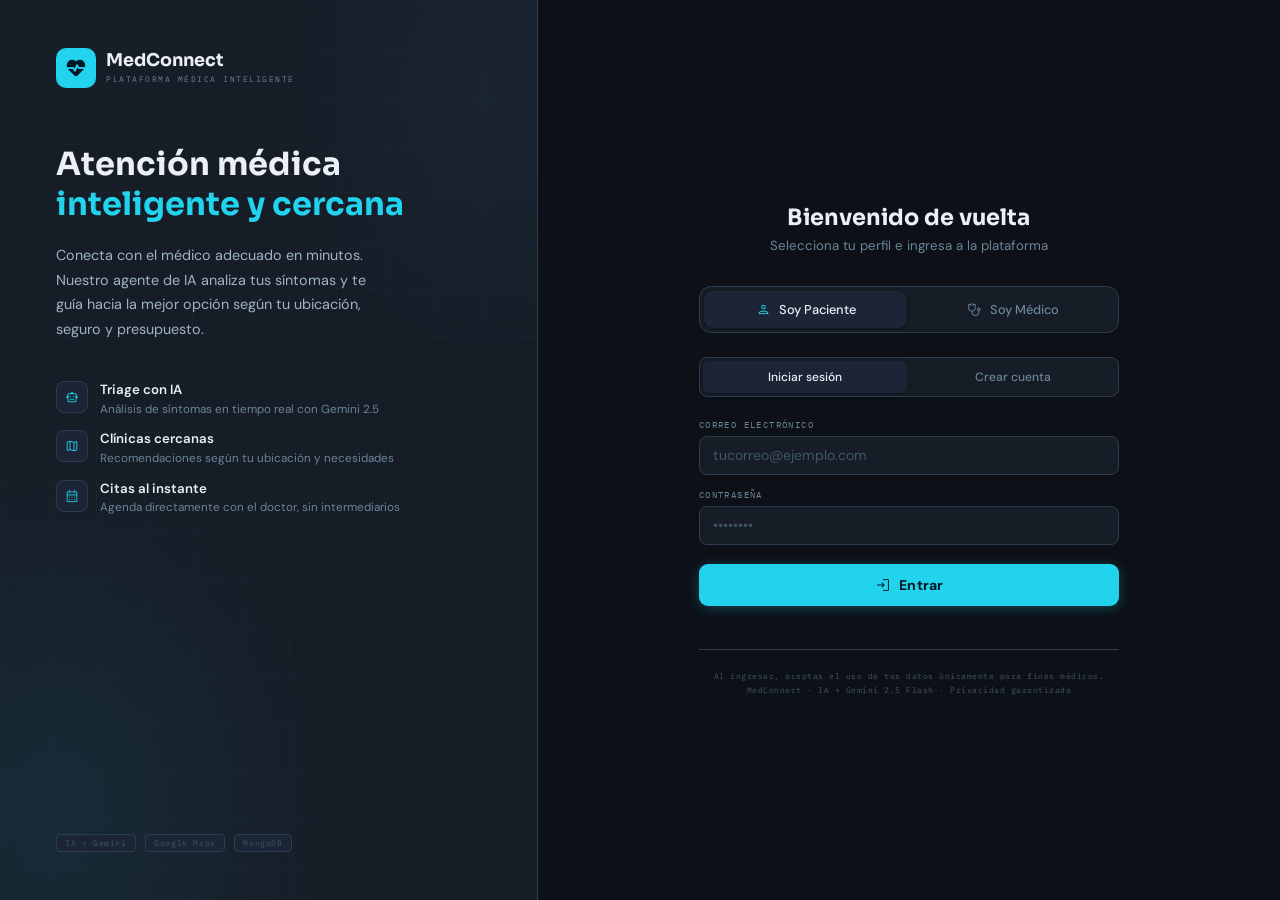
==== commit 1afcf936: "rediseño" ====
--- a/frontend/doctor.html
+++ b/frontend/doctor.html
@@ -6,16 +6,16 @@
   <title>MedConnect — Panel Médico</title>
   <link rel="preconnect" href="https://fonts.googleapis.com" />
   <link rel="preconnect" href="https://fonts.gstatic.com" crossorigin />
-  <link href="https://fonts.googleapis.com/css2?family=Google+Sans:wght@400;500;700&family=IBM+Plex+Mono:wght@400;500;700&display=swap" rel="stylesheet" />
+  <link href="https://fonts.googleapis.com/css2?family=DM+Sans:opsz,wght@9..40,300;9..40,400;9..40,500;9..40,600;9..40,700&family=Sora:wght@400;600;700;800&family=IBM+Plex+Mono:wght@400;500;600;700&display=swap" rel="stylesheet" />
   <link href="https://fonts.googleapis.com/css2?family=Material+Symbols+Outlined:opsz,wght,FILL,GRAD@20..48,100..700,0..1,-50..200" rel="stylesheet" />
-  <link rel="stylesheet" href="style.css?v=1" />
+  <link rel="stylesheet" href="style.css?v=3" />
   <style>
     /* ── DOCTOR DASHBOARD ── */
     html, body { height: 100%; overflow: hidden; }
 
-    /* Stats bar */
+    /* ── Stats bar ── */
     .stats-bar {
-      height: 52px;
+      height: 56px;
       background: var(--surface);
       border-bottom: 1px solid var(--border);
       display: flex;
@@ -26,39 +26,56 @@
       flex: 1;
       display: flex;
       align-items: center;
-      gap: 0.5rem;
-      padding: 0 1rem;
+      gap: 0.65rem;
+      padding: 0 1.1rem;
       border-right: 1px solid var(--border);
+      transition: background 0.15s;
     }
     .stat-item:last-child { border-right: none; }
-    .stat-icon .material-symbols-outlined { font-size: 18px; color: var(--blue); }
-    .stat-content { display: flex; flex-direction: column; }
+    .stat-item:hover { background: var(--surface-2); }
+    .stat-icon {
+      width: 32px;
+      height: 32px;
+      border-radius: 8px;
+      background: var(--surface-2);
+      border: 1px solid var(--border);
+      display: flex;
+      align-items: center;
+      justify-content: center;
+      flex-shrink: 0;
+    }
+    .stat-icon .material-symbols-outlined { font-size: 17px; color: var(--blue); }
+    .stat-content { display: flex; flex-direction: column; gap: 0.05rem; }
     .stat-value {
-      font-family: var(--mono);
-      font-size: 0.9rem;
+      font-family: var(--display);
+      font-size: 1rem;
       font-weight: 700;
       color: var(--text);
       line-height: 1.1;
     }
     .stat-label {
       font-family: var(--mono);
-      font-size: 0.5rem;
+      font-size: 0.48rem;
       color: var(--disabled);
       letter-spacing: 1px;
       text-transform: uppercase;
     }
+    .stat-item.stat-critical .stat-icon { border-color: rgba(248,113,113,0.3); background: rgba(248,113,113,0.08); }
+    .stat-item.stat-critical .stat-icon .material-symbols-outlined { color: var(--red); }
     .stat-item.stat-critical .stat-value { color: var(--red); }
-    .stat-item.stat-ok .stat-value { color: #34a853; }
+    .stat-item.stat-ok .stat-icon { border-color: rgba(52,211,153,0.3); background: rgba(52,211,153,0.08); }
+    .stat-item.stat-ok .stat-icon .material-symbols-outlined { color: var(--green); }
+    .stat-item.stat-ok .stat-value { color: var(--green); }
 
     /* Doctor workspace */
     .doc-workspace {
       display: flex;
-      height: calc(100vh - var(--header-h) - 52px);
+      height: calc(100vh - var(--header-h) - 56px);
     }
 
     /* ── LEFT: Patient queue ── */
     .queue-panel {
-      width: 300px;
+      width: 288px;
       flex-shrink: 0;
       background: var(--surface);
       border-right: 1px solid var(--border);
@@ -68,26 +85,30 @@
     .panel-header {
       display: flex;
       align-items: center;
-      gap: 0.45rem;
-      padding: 0.65rem 0.85rem;
+      gap: 0.5rem;
+      padding: 0.7rem 0.95rem;
       border-bottom: 1px solid var(--border);
       background: var(--surface-2);
       flex-shrink: 0;
     }
     .panel-header-title {
-      font-family: var(--mono);
-      font-size: 0.7rem;
+      font-family: var(--display);
+      font-size: 0.72rem;
       font-weight: 600;
       color: var(--text);
-      letter-spacing: 0.04em;
+      letter-spacing: 0.02em;
       flex: 1;
     }
-    .panel-header .material-symbols-outlined { font-size: 18px; color: var(--blue); }
+    .panel-header .material-symbols-outlined { font-size: 17px; color: var(--accent); }
     .panel-count {
       font-family: var(--mono);
-      font-size: 0.65rem;
+      font-size: 0.62rem;
       font-weight: 700;
-      color: var(--blue);
+      color: var(--accent);
+      background: var(--accent-dim);
+      border: 1px solid var(--accent-border);
+      padding: 1px 6px;
+      border-radius: 4px;
     }
 
     .queue-list {
@@ -98,17 +119,20 @@
     }
 
     .queue-item {
-      padding: 0.75rem 0.85rem;
+      padding: 0.8rem 0.95rem;
       border-bottom: 1px solid var(--border-sub);
       cursor: pointer;
       transition: background 0.12s;
       border-left: 3px solid transparent;
     }
     .queue-item:hover { background: var(--surface-2); }
-    .queue-item.active { background: rgba(138,180,248,0.06); border-left-color: var(--blue); }
+    .queue-item.active {
+      background: rgba(34,211,238,0.05);
+      border-left-color: var(--accent);
+    }
     .queue-item.urgency-critical { border-left-color: var(--red) !important; }
-    .queue-item.urgency-medium   { border-left-color: var(--yellow) !important; }
-    .queue-item.urgency-low      { border-left-color: #34a853 !important; }
+    .queue-item.urgency-medium   { border-left-color: var(--amber) !important; }
+    .queue-item.urgency-low      { border-left-color: var(--green) !important; }
 
     .queue-item-top {
       display: flex;
@@ -121,52 +145,49 @@
       border-radius: 50%;
       flex-shrink: 0;
     }
-    .dot-critical { background: var(--red); box-shadow: 0 0 5px var(--red); animation: pulse-dot 1.4s infinite; }
-    .dot-medium   { background: var(--yellow); }
-    .dot-low      { background: #34a853; }
+    .dot-critical { background: var(--red); box-shadow: 0 0 6px rgba(248,113,113,0.6); animation: pulse-dot 1.4s infinite; }
+    .dot-medium   { background: var(--amber); }
+    .dot-low      { background: var(--green); }
     @keyframes pulse-dot {
       0%,100% { opacity: 1; } 50% { opacity: 0.4; }
     }
 
     .queue-patient-id {
-      font-family: var(--mono);
-      font-size: 0.62rem;
+      font-family: var(--sans);
+      font-size: 0.82rem;
       color: var(--text);
       font-weight: 600;
       flex: 1;
     }
     .queue-time {
       font-family: var(--mono);
-      font-size: 0.55rem;
+      font-size: 0.53rem;
       color: var(--disabled);
+      letter-spacing: 0.3px;
     }
     .queue-summary {
-      font-size: 0.72rem;
+      font-size: 0.73rem;
       color: var(--muted);
-      line-height: 1.4;
+      line-height: 1.45;
       display: -webkit-box;
       -webkit-line-clamp: 2;
       -webkit-box-orient: vertical;
       overflow: hidden;
-      margin-bottom: 0.4rem;
-    }
-    .queue-badges {
-      display: flex;
-      gap: 0.3rem;
-      flex-wrap: wrap;
-    }
+      margin-bottom: 0.45rem;
+    }
+    .queue-badges { display: flex; gap: 0.3rem; flex-wrap: wrap; }
     .q-badge {
       font-family: var(--mono);
-      font-size: 0.5rem;
-      padding: 2px 5px;
-      border-radius: 2px;
+      font-size: 0.48rem;
+      padding: 2px 6px;
+      border-radius: 4px;
       font-weight: 700;
       letter-spacing: 0.5px;
     }
-    .q-badge-critical { background: rgba(242,139,130,0.15); color: var(--red); border: 1px solid rgba(242,139,130,0.3); }
-    .q-badge-medium   { background: rgba(253,214,99,0.12); color: var(--yellow); border: 1px solid rgba(253,214,99,0.3); }
-    .q-badge-low      { background: rgba(52,168,83,0.12); color: #34a853; border: 1px solid rgba(52,168,83,0.3); }
-    .q-badge-specialty { background: rgba(138,180,248,0.08); color: var(--blue); border: 1px solid rgba(138,180,248,0.2); }
+    .q-badge-critical { background: rgba(248,113,113,0.12); color: var(--red); border: 1px solid rgba(248,113,113,0.25); }
+    .q-badge-medium   { background: rgba(251,191,36,0.12); color: var(--amber); border: 1px solid rgba(251,191,36,0.25); }
+    .q-badge-low      { background: rgba(52,211,153,0.12); color: var(--green); border: 1px solid rgba(52,211,153,0.25); }
+    .q-badge-specialty { background: rgba(96,165,250,0.08); color: var(--blue); border: 1px solid rgba(96,165,250,0.2); }
 
     .queue-empty {
       flex: 1;
@@ -174,13 +195,15 @@
       flex-direction: column;
       align-items: center;
       justify-content: center;
-      gap: 0.5rem;
-      font-family: var(--mono);
-      font-size: 0.62rem;
+      gap: 0.65rem;
+      font-family: var(--mono);
+      font-size: 0.6rem;
       color: var(--disabled);
-      letter-spacing: 0.5px;
-    }
-    .queue-empty .material-symbols-outlined { font-size: 32px !important; opacity: 0.3; }
+      letter-spacing: 0.8px;
+      text-align: center;
+      padding: 2rem;
+    }
+    .queue-empty .material-symbols-outlined { font-size: 36px !important; opacity: 0.25; }
 
     /* ── CENTER: Active chat ── */
     .chat-center {
@@ -196,52 +219,61 @@
       flex-direction: column;
       align-items: center;
       justify-content: center;
-      gap: 0.6rem;
-      font-family: var(--mono);
-      font-size: 0.68rem;
+      gap: 0.85rem;
       color: var(--disabled);
+      text-align: center;
+      padding: 2rem;
+    }
+    .chat-no-patient .material-symbols-outlined {
+      font-size: 48px !important;
+      opacity: 0.2;
+      font-variation-settings: 'FILL' 1, 'wght' 300, 'GRAD' 0, 'opsz' 48;
+    }
+    .chat-no-patient span:last-child {
+      font-family: var(--mono);
+      font-size: 0.62rem;
       letter-spacing: 1px;
     }
-    .chat-no-patient .material-symbols-outlined { font-size: 40px !important; opacity: 0.25; }
 
     /* Patient clinical brief (above chat) */
     .clinical-brief {
       background: var(--surface);
       border-bottom: 1px solid var(--border);
-      padding: 0.7rem 1rem;
+      padding: 0.8rem 1.1rem;
       flex-shrink: 0;
       display: flex;
-      gap: 1rem;
+      gap: 1.2rem;
       align-items: flex-start;
-    }
-    .brief-col { display: flex; flex-direction: column; gap: 0.2rem; min-width: 0; }
+      box-shadow: 0 1px 0 rgba(0,0,0,0.2);
+    }
+    .brief-col { display: flex; flex-direction: column; gap: 0.22rem; min-width: 0; }
     .brief-col:first-child { flex: 1; }
     .brief-label {
       font-family: var(--mono);
-      font-size: 0.52rem;
+      font-size: 0.5rem;
       color: var(--disabled);
       letter-spacing: 1.5px;
       text-transform: uppercase;
     }
-    .brief-value { font-size: 0.8rem; color: var(--text); line-height: 1.4; }
-    .brief-value.mono { font-family: var(--mono); font-size: 0.72rem; }
+    .brief-value { font-size: 0.82rem; color: var(--text); line-height: 1.45; }
+    .brief-value.mono { font-family: var(--mono); font-size: 0.72rem; color: var(--text-2); }
     .urgency-pill {
       font-family: var(--mono);
-      font-size: 0.6rem;
+      font-size: 0.58rem;
       font-weight: 700;
-      padding: 3px 8px;
-      border-radius: 3px;
-      letter-spacing: 1px;
+      padding: 4px 9px;
+      border-radius: 5px;
+      letter-spacing: 0.8px;
       text-transform: uppercase;
       align-self: flex-start;
     }
-    .pill-critical { background: rgba(242,139,130,0.18); color: var(--red); border: 1px solid rgba(242,139,130,0.4); }
-    .pill-medium   { background: rgba(253,214,99,0.12); color: var(--yellow); border: 1px solid rgba(253,214,99,0.3); }
-    .pill-low      { background: rgba(52,168,83,0.12); color: #34a853; border: 1px solid rgba(52,168,83,0.3); }
+    .pill-critical { background: rgba(248,113,113,0.15); color: var(--red); border: 1px solid rgba(248,113,113,0.35); }
+    .pill-medium   { background: rgba(251,191,36,0.12); color: var(--amber); border: 1px solid rgba(251,191,36,0.3); }
+    .pill-low      { background: rgba(52,211,153,0.12); color: var(--green); border: 1px solid rgba(52,211,153,0.3); }
 
     /* ── RIGHT: Appointments + Profile ── */
     .right-panel {
-      width: 280px;
+      width: 272px;
       flex-shrink: 0;
       background: var(--surface);
       border-left: 1px solid var(--border);
@@ -251,12 +283,14 @@
     }
 
     .appointment-item {
-      padding: 0.75rem 0.85rem;
+      padding: 0.8rem 0.95rem;
       border-bottom: 1px solid var(--border-sub);
       display: flex;
       flex-direction: column;
       gap: 0.35rem;
-    }
+      transition: background 0.12s;
+    }
+    .appointment-item:hover { background: var(--surface-2); }
     .appt-top {
       display: flex;
       align-items: center;
@@ -264,81 +298,89 @@
     }
     .appt-time {
       font-family: var(--mono);
-      font-size: 0.68rem;
+      font-size: 0.7rem;
       font-weight: 700;
+      color: var(--accent);
+      flex: 1;
+    }
+    .appt-status {
+      font-family: var(--mono);
+      font-size: 0.5rem;
+      padding: 2px 6px;
+      border-radius: 4px;
+      font-weight: 700;
+      letter-spacing: 0.5px;
+    }
+    .appt-pending   { background: rgba(251,191,36,0.12); color: var(--amber); border: 1px solid rgba(251,191,36,0.25); }
+    .appt-confirmed { background: rgba(52,211,153,0.12); color: var(--green); border: 1px solid rgba(52,211,153,0.25); }
+    .appt-patient {
+      font-size: 0.8rem;
+      font-weight: 500;
       color: var(--text);
-      flex: 1;
-    }
-    .appt-status {
-      font-family: var(--mono);
-      font-size: 0.52rem;
-      padding: 2px 5px;
-      border-radius: 2px;
-      font-weight: 700;
-    }
-    .appt-pending   { background: rgba(253,214,99,0.12); color: var(--yellow); border: 1px solid rgba(253,214,99,0.25); }
-    .appt-confirmed { background: rgba(52,168,83,0.12); color: #34a853; border: 1px solid rgba(52,168,83,0.25); }
-    .appt-patient {
-      font-size: 0.72rem;
-      color: var(--muted);
     }
     .appt-specialty {
       font-family: var(--mono);
-      font-size: 0.58rem;
+      font-size: 0.57rem;
       color: var(--blue);
+      letter-spacing: 0.3px;
     }
     .appt-actions { display: flex; gap: 0.4rem; }
     .appt-btn {
       flex: 1;
-      padding: 0.25rem;
-      border: 1px solid var(--border);
-      border-radius: 4px;
+      padding: 0.28rem;
+      border: 1px solid var(--border);
+      border-radius: var(--radius-xs);
       background: transparent;
       color: var(--muted);
       font-family: var(--mono);
-      font-size: 0.58rem;
+      font-size: 0.56rem;
+      font-weight: 600;
       cursor: pointer;
       transition: all 0.12s;
       text-align: center;
-    }
-    .appt-btn:hover { background: var(--surface-2); color: var(--text); }
-    .appt-btn.confirm { border-color: rgba(52,168,83,0.4); color: #34a853; }
-    .appt-btn.confirm:hover { background: rgba(52,168,83,0.1); }
-    .appt-btn.cancel { border-color: rgba(242,139,130,0.3); color: var(--red); }
-    .appt-btn.cancel:hover { background: rgba(242,139,130,0.08); }
+      letter-spacing: 0.3px;
+    }
+    .appt-btn:hover { background: var(--surface-3); color: var(--text); }
+    .appt-btn.confirm { border-color: rgba(52,211,153,0.35); color: var(--green); }
+    .appt-btn.confirm:hover { background: rgba(52,211,153,0.1); }
+    .appt-btn.cancel { border-color: rgba(248,113,113,0.3); color: var(--red); }
+    .appt-btn.cancel:hover { background: rgba(248,113,113,0.08); }
 
     /* Profile section */
     .profile-section {
-      padding: 0.85rem;
+      padding: 1rem;
       border-bottom: 1px solid var(--border-sub);
+      background: linear-gradient(180deg, var(--surface-2) 0%, var(--surface) 100%);
     }
     .profile-avatar {
-      width: 52px; height: 52px;
+      width: 56px; height: 56px;
       border-radius: 50%;
-      background: var(--blue-btn);
-      color: #fff;
-      font-family: var(--sans);
-      font-size: 1.1rem;
+      background: linear-gradient(135deg, var(--accent) 0%, #0891b2 100%);
+      color: #001824;
+      font-family: var(--display);
+      font-size: 1.2rem;
       font-weight: 700;
       display: flex;
       align-items: center;
       justify-content: center;
-      margin: 0 auto 0.6rem;
+      margin: 0 auto 0.65rem;
+      box-shadow: 0 3px 14px rgba(34,211,238,0.28);
     }
     .profile-name {
       text-align: center;
-      font-size: 0.85rem;
-      font-weight: 600;
+      font-family: var(--display);
+      font-size: 0.9rem;
+      font-weight: 700;
       color: var(--text);
-      margin-bottom: 0.1rem;
+      margin-bottom: 0.15rem;
     }
     .profile-specialty {
       text-align: center;
       font-family: var(--mono);
-      font-size: 0.6rem;
-      color: var(--blue);
+      font-size: 0.58rem;
+      color: var(--accent);
       letter-spacing: 1px;
-      margin-bottom: 0.8rem;
+      margin-bottom: 0.9rem;
     }
 
     /* Online toggle */
@@ -346,31 +388,33 @@
       display: flex;
       align-items: center;
       justify-content: space-between;
-      padding: 0.5rem 0.7rem;
-      background: var(--surface-2);
-      border: 1px solid var(--border);
-      border-radius: 6px;
+      padding: 0.55rem 0.75rem;
+      background: var(--surface-3);
+      border: 1px solid var(--border);
+      border-radius: var(--radius-sm);
       cursor: pointer;
-    }
+      transition: border-color 0.15s;
+    }
+    .online-toggle:hover { border-color: var(--accent-border); }
     .toggle-label-row {
       display: flex;
       align-items: center;
-      gap: 0.4rem;
-      font-family: var(--mono);
-      font-size: 0.65rem;
+      gap: 0.45rem;
+      font-family: var(--sans);
+      font-size: 0.75rem;
+      font-weight: 500;
       color: var(--text-2);
-      letter-spacing: 0.5px;
     }
     .online-dot {
       width: 8px; height: 8px; border-radius: 50%; background: var(--disabled);
       transition: background 0.2s;
     }
-    .online-dot.online { background: #34a853; box-shadow: 0 0 5px #34a853; }
+    .online-dot.online { background: var(--green); box-shadow: 0 0 6px rgba(52,211,153,0.6); }
 
     /* Switch */
     .switch {
       position: relative;
-      width: 36px; height: 20px;
+      width: 38px; height: 22px;
       flex-shrink: 0;
     }
     .switch input { opacity: 0; width: 0; height: 0; }
@@ -386,19 +430,19 @@
     .switch-track::after {
       content: "";
       position: absolute;
-      width: 14px; height: 14px;
+      width: 16px; height: 16px;
       left: 2px; top: 2px;
       background: var(--disabled);
       border-radius: 50%;
       transition: transform 0.2s, background 0.2s;
     }
     .switch input:checked + .switch-track {
-      background: rgba(52,168,83,0.2);
-      border-color: #34a853;
+      background: rgba(52,211,153,0.2);
+      border-color: var(--green);
     }
     .switch input:checked + .switch-track::after {
       transform: translateX(16px);
-      background: #34a853;
+      background: var(--green);
     }
 
     /* Header online indicator */
@@ -407,60 +451,59 @@
       align-items: center;
       gap: 0.35rem;
       font-family: var(--mono);
-      font-size: 0.6rem;
-      padding: 3px 8px;
-      border: 1px solid var(--border);
-      border-radius: 3px;
-      letter-spacing: 0.5px;
+      font-size: 0.58rem;
+      padding: 4px 9px;
+      border: 1px solid var(--border);
+      border-radius: var(--radius-xs);
+      letter-spacing: 0.6px;
     }
     .header-online-status.is-online {
-      color: #34a853;
-      border-color: rgba(52,168,83,0.35);
-      background: rgba(52,168,83,0.06);
+      color: var(--green);
+      border-color: rgba(52,211,153,0.3);
+      background: rgba(52,211,153,0.07);
     }
     .header-online-status.is-offline { color: var(--disabled); }
-    .header-online-status .material-symbols-outlined { font-size: 10px; }
+    .header-online-status .material-symbols-outlined { font-size: 9px; }
 
     /* ── CALENDAR OVERLAY ── */
     .cal-overlay {
       position: fixed;
       inset: 0;
       z-index: 1000;
-      background: rgba(0,0,0,0.65);
+      background: rgba(0,0,0,0.7);
       display: flex;
       align-items: stretch;
       justify-content: center;
-      backdrop-filter: blur(4px);
+      backdrop-filter: blur(6px);
       padding: 1.5rem;
     }
 
     .cal-modal {
       background: var(--surface);
       border: 1px solid var(--border);
-      border-radius: 10px;
+      border-radius: 14px;
       flex: 1;
       max-width: 1100px;
       display: flex;
       flex-direction: column;
       overflow: hidden;
-      box-shadow: 0 12px 60px rgba(0,0,0,0.6);
+      box-shadow: 0 20px 70px rgba(0,0,0,0.65);
     }
 
     .cal-header {
       display: flex;
       align-items: center;
       gap: 0.4rem;
-      padding: 0.7rem 1rem;
+      padding: 0.8rem 1.1rem;
       border-bottom: 1px solid var(--border);
       background: var(--surface-2);
       flex-shrink: 0;
     }
     .cal-title {
-      font-family: var(--mono);
-      font-size: 0.78rem;
+      font-family: var(--display);
+      font-size: 0.85rem;
       font-weight: 600;
       color: var(--text);
-      letter-spacing: 0.04em;
       padding: 0 0.4rem;
     }
 
@@ -481,30 +524,30 @@
     .cal-day-hdr {
       border-left: 1px solid var(--border-sub);
       border-bottom: 1px solid var(--border);
-      padding: 0.5rem 0.4rem;
+      padding: 0.55rem 0.4rem;
       text-align: center;
       background: var(--surface-2);
       position: sticky;
       top: 0;
       z-index: 2;
     }
-    .cal-day-hdr.today { background: rgba(138,180,248,0.08); }
+    .cal-day-hdr.today { background: rgba(34,211,238,0.06); }
     .cal-day-name {
       font-family: var(--mono);
-      font-size: 0.55rem;
+      font-size: 0.52rem;
       color: var(--muted);
       letter-spacing: 1.5px;
       text-transform: uppercase;
     }
     .cal-day-num {
-      font-family: var(--mono);
-      font-size: 1rem;
+      font-family: var(--display);
+      font-size: 1.05rem;
       font-weight: 700;
       color: var(--text);
       line-height: 1.2;
     }
     .cal-day-hdr.today .cal-day-num {
-      color: var(--blue);
+      color: var(--accent);
     }
     /* Corner blank */
     .cal-corner {
@@ -540,34 +583,34 @@
       transition: background 0.1s;
     }
     .cal-slot:nth-child(even) { border-bottom: 1px solid var(--border-sub); } /* full hour line */
-    .cal-slot:hover { background: rgba(138,180,248,0.05); }
+    .cal-slot:hover { background: rgba(34,211,238,0.04); }
 
     /* Appointment event block */
     .cal-event {
       position: absolute;
       left: 3px;
       right: 3px;
-      border-radius: 4px;
-      padding: 3px 5px;
+      border-radius: 5px;
+      padding: 3px 6px;
       overflow: hidden;
       cursor: pointer;
       z-index: 1;
-      transition: filter 0.12s;
+      transition: filter 0.12s, box-shadow 0.12s;
       border-left: 3px solid transparent;
     }
-    .cal-event:hover { filter: brightness(1.15); }
+    .cal-event:hover { filter: brightness(1.18); box-shadow: 0 2px 8px rgba(0,0,0,0.3); }
     .cal-event.ev-pending {
-      background: rgba(253,214,99,0.15);
-      border-left-color: var(--yellow);
+      background: rgba(251,191,36,0.14);
+      border-left-color: var(--amber);
     }
     .cal-event.ev-confirmed {
-      background: rgba(52,168,83,0.15);
-      border-left-color: #34a853;
+      background: rgba(52,211,153,0.14);
+      border-left-color: var(--green);
     }
     .cal-event-title {
-      font-family: var(--mono);
-      font-size: 0.58rem;
-      font-weight: 700;
+      font-family: var(--sans);
+      font-size: 0.6rem;
+      font-weight: 600;
       color: var(--text);
       white-space: nowrap;
       overflow: hidden;
@@ -603,58 +646,61 @@
     .appt-form-card {
       background: var(--surface);
       border: 1px solid var(--border);
-      border-radius: 8px;
-      width: 400px;
+      border-radius: 14px;
+      width: 420px;
       max-width: 95vw;
       align-self: center;
-      box-shadow: 0 12px 40px rgba(0,0,0,0.6);
+      box-shadow: 0 20px 60px rgba(0,0,0,0.65);
       overflow: hidden;
     }
     .appt-form-body {
-      padding: 1.2rem 1.4rem 1.4rem;
+      padding: 1.3rem 1.5rem 1.5rem;
       display: flex;
       flex-direction: column;
-      gap: 0.75rem;
-    }
-    /* reuse .login-field from login.html inlined here */
-    .appt-form-body .login-field { display: flex; flex-direction: column; gap: 0.25rem; }
+      gap: 0.85rem;
+    }
+    .appt-form-body .login-field { display: flex; flex-direction: column; gap: 0.3rem; }
     .appt-form-body .login-field label {
       font-family: var(--mono);
-      font-size: 0.56rem;
+      font-size: 0.53rem;
       color: var(--muted);
-      letter-spacing: 1.5px;
+      letter-spacing: 1.4px;
       text-transform: uppercase;
     }
     .appt-form-body .login-field input {
       background: var(--bg);
       border: 1px solid var(--border);
-      border-radius: 5px;
+      border-radius: var(--radius-sm);
       color: var(--text);
       font-family: var(--sans);
-      font-size: 0.82rem;
-      padding: 0.5rem 0.7rem;
+      font-size: 0.85rem;
+      padding: 0.55rem 0.75rem;
       outline: none;
-      transition: border-color 0.15s;
-    }
-    .appt-form-body .login-field input:focus { border-color: var(--blue); }
+      transition: border-color 0.15s, box-shadow 0.15s;
+    }
+    .appt-form-body .login-field input:focus {
+      border-color: var(--accent-border);
+      box-shadow: 0 0 0 3px var(--accent-dim);
+    }
     .appt-form-body .btn-login {
       width: 100%;
-      padding: 0.65rem;
-      background: var(--blue-btn);
+      padding: 0.7rem;
+      background: var(--accent);
       border: none;
-      border-radius: 5px;
-      color: #fff;
+      border-radius: var(--radius-sm);
+      color: #001824;
       font-family: var(--sans);
-      font-size: 0.8rem;
-      font-weight: 600;
+      font-size: 0.85rem;
+      font-weight: 700;
       cursor: pointer;
       display: flex;
       align-items: center;
       justify-content: center;
       gap: 0.4rem;
-      transition: background 0.12s;
-    }
-    .appt-form-body .btn-login:hover { background: var(--blue-btn-h); }
+      transition: opacity 0.12s, box-shadow 0.15s;
+      box-shadow: 0 2px 10px rgba(34,211,238,0.28);
+    }
+    .appt-form-body .btn-login:hover { opacity: 0.88; box-shadow: 0 3px 18px rgba(34,211,238,0.4); }
     .appt-form-body .login-error {
       font-family: var(--mono);
       font-size: 0.6rem;
@@ -664,33 +710,33 @@
 
     /* ── CLINIC SECTION ── */
     .clinic-section {
-      padding: 0.75rem 0.85rem;
+      padding: 0.8rem 0.95rem;
       border-bottom: 1px solid var(--border-sub);
     }
     .clinic-info {
       background: var(--surface-2);
       border: 1px solid var(--border);
-      border-radius: 8px;
-      padding: 0.65rem 0.75rem;
+      border-radius: var(--radius-sm);
+      padding: 0.7rem 0.85rem;
       display: flex;
       flex-direction: column;
       gap: 0.3rem;
-      margin-bottom: 0.5rem;
+      margin-bottom: 0.55rem;
     }
     .clinic-info.is-linked {
-      border-color: rgba(52,168,83,0.35);
-      background: rgba(52,168,83,0.04);
+      border-color: rgba(52,211,153,0.3);
+      background: rgba(52,211,153,0.04);
     }
     .clinic-name {
-      font-size: 0.8rem;
+      font-size: 0.82rem;
       font-weight: 600;
       color: var(--text);
     }
     .clinic-meta {
       font-family: var(--mono);
-      font-size: 0.58rem;
+      font-size: 0.56rem;
       color: var(--muted);
-      line-height: 1.5;
+      line-height: 1.55;
     }
     .clinic-meta span { display: block; }
     .clinic-btn-row {
@@ -699,56 +745,59 @@
     }
     .clinic-action-btn {
       flex: 1;
-      padding: 0.35rem 0.5rem;
-      border: 1px solid var(--border);
-      border-radius: 6px;
+      padding: 0.38rem 0.5rem;
+      border: 1px solid var(--border);
+      border-radius: var(--radius-sm);
       background: transparent;
       color: var(--muted);
-      font-family: var(--mono);
-      font-size: 0.58rem;
+      font-family: var(--sans);
+      font-size: 0.68rem;
+      font-weight: 500;
       cursor: pointer;
       display: flex;
       align-items: center;
       justify-content: center;
-      gap: 0.25rem;
+      gap: 0.28rem;
       transition: all 0.12s;
-      letter-spacing: 0.3px;
     }
     .clinic-action-btn:hover { background: var(--surface-3); color: var(--text); }
     .clinic-action-btn.primary {
-      border-color: rgba(56,189,248,0.4);
+      border-color: var(--accent-border);
       color: var(--accent);
     }
-    .clinic-action-btn.primary:hover { background: rgba(56,189,248,0.08); }
+    .clinic-action-btn.primary:hover { background: var(--accent-dim); }
     .clinic-action-btn.danger {
-      border-color: rgba(242,139,130,0.3);
+      border-color: rgba(248,113,113,0.3);
       color: var(--red);
     }
-    .clinic-action-btn.danger:hover { background: rgba(242,139,130,0.08); }
+    .clinic-action-btn.danger:hover { background: rgba(248,113,113,0.08); }
     .clinic-action-btn .material-symbols-outlined { font-size: 14px; }
 
     /* Insurance chip toggles */
     .ins-chips {
       display: flex;
       flex-wrap: wrap;
-      gap: 0.3rem;
+      gap: 0.35rem;
       margin-top: 0.15rem;
     }
     .ins-chip {
-      padding: 4px 9px;
-      border: 1px solid var(--border);
-      border-radius: 16px;
+      padding: 4px 10px;
+      border: 1px solid var(--border);
+      border-radius: 20px;
       background: transparent;
       color: var(--muted);
       font-family: var(--mono);
-      font-size: 0.58rem;
+      font-size: 0.56rem;
+      font-weight: 600;
+      letter-spacing: 0.3px;
       cursor: pointer;
       transition: all 0.12s;
       user-select: none;
     }
+    .ins-chip:hover { color: var(--text-2); border-color: var(--accent-border); }
     .ins-chip.selected {
-      background: rgba(56,189,248,0.12);
-      border-color: rgba(56,189,248,0.4);
+      background: var(--accent-dim);
+      border-color: var(--accent-border);
       color: var(--accent);
     }
 
@@ -757,41 +806,40 @@
       position: fixed;
       inset: 0;
       z-index: 1200;
-      background: rgba(0,0,0,0.7);
+      background: rgba(0,0,0,0.72);
       display: flex;
       align-items: center;
       justify-content: center;
       padding: 1.5rem;
-      backdrop-filter: blur(4px);
+      backdrop-filter: blur(6px);
     }
     .clinic-modal-card {
       background: var(--surface);
       border: 1px solid var(--border);
-      border-radius: 12px;
+      border-radius: 16px;
       width: 520px;
       max-width: 96vw;
       max-height: 90vh;
       display: flex;
       flex-direction: column;
-      box-shadow: 0 24px 60px rgba(0,0,0,0.6);
+      box-shadow: 0 24px 70px rgba(0,0,0,0.65);
       overflow: hidden;
     }
     .clinic-modal-header {
       display: flex;
       align-items: center;
-      gap: 0.5rem;
-      padding: 0.8rem 1rem;
+      gap: 0.55rem;
+      padding: 0.9rem 1.1rem;
       border-bottom: 1px solid var(--border);
       background: var(--surface-2);
       flex-shrink: 0;
     }
     .clinic-modal-header .material-symbols-outlined { color: var(--accent); }
     .clinic-modal-title {
-      font-family: var(--mono);
-      font-size: 0.72rem;
+      font-family: var(--display);
+      font-size: 0.85rem;
       font-weight: 600;
       color: var(--text);
-      letter-spacing: 0.04em;
       flex: 1;
     }
     .clinic-modal-body {
@@ -811,64 +859,69 @@
     .clinic-field.full { grid-column: 1 / -1; }
     .clinic-field label {
       font-family: var(--mono);
-      font-size: 0.56rem;
+      font-size: 0.54rem;
       color: var(--muted);
-      letter-spacing: 1.5px;
+      letter-spacing: 1.4px;
       text-transform: uppercase;
     }
     .clinic-field input,
     .clinic-field select {
       background: var(--bg);
       border: 1px solid var(--border);
-      border-radius: 6px;
+      border-radius: var(--radius-sm);
       color: var(--text);
       font-family: var(--sans);
       font-size: 0.85rem;
-      padding: 0.5rem 0.7rem;
+      padding: 0.55rem 0.75rem;
       outline: none;
-      transition: border-color 0.15s;
+      transition: border-color 0.15s, box-shadow 0.15s;
     }
     .clinic-field input:focus,
-    .clinic-field select:focus { border-color: var(--accent); }
+    .clinic-field select:focus {
+      border-color: var(--accent-border);
+      box-shadow: 0 0 0 3px var(--accent-dim);
+    }
     .clinic-field input::placeholder { color: var(--disabled); }
     .clinic-modal-footer {
       display: flex;
-      gap: 0.5rem;
-      padding: 0.8rem 1.2rem;
+      gap: 0.55rem;
+      padding: 0.9rem 1.2rem;
       border-top: 1px solid var(--border);
       flex-shrink: 0;
+      background: var(--surface-2);
     }
     .clinic-modal-footer .btn-save {
       flex: 1;
-      padding: 0.65rem;
+      padding: 0.7rem;
       background: var(--accent);
       border: none;
-      border-radius: 6px;
-      color: #000;
+      border-radius: var(--radius-sm);
+      color: #001824;
       font-family: var(--sans);
-      font-size: 0.82rem;
-      font-weight: 600;
+      font-size: 0.85rem;
+      font-weight: 700;
       cursor: pointer;
       display: flex;
       align-items: center;
       justify-content: center;
       gap: 0.4rem;
-      transition: background 0.12s, opacity 0.12s;
-    }
-    .clinic-modal-footer .btn-save:hover { background: #7dd3fc; }
-    .clinic-modal-footer .btn-save:disabled { opacity: 0.5; cursor: not-allowed; }
+      transition: opacity 0.12s, box-shadow 0.15s;
+      box-shadow: 0 2px 10px rgba(34,211,238,0.28);
+    }
+    .clinic-modal-footer .btn-save:hover { opacity: 0.88; box-shadow: 0 3px 18px rgba(34,211,238,0.4); }
+    .clinic-modal-footer .btn-save:disabled { opacity: 0.4; cursor: not-allowed; }
     .clinic-modal-footer .btn-cancel {
-      padding: 0.65rem 1.2rem;
+      padding: 0.7rem 1.2rem;
       background: transparent;
       border: 1px solid var(--border);
-      border-radius: 6px;
+      border-radius: var(--radius-sm);
       color: var(--muted);
       font-family: var(--sans);
       font-size: 0.82rem;
       cursor: pointer;
-      transition: background 0.12s;
-    }
-    .clinic-modal-footer .btn-cancel:hover { background: var(--surface-2); color: var(--text); }
+      transition: background 0.12s, color 0.12s;
+    }
+    .clinic-modal-footer .btn-cancel:hover { background: var(--surface-3); color: var(--text); }
     .clinic-error {
       font-family: var(--mono);
       font-size: 0.6rem;
@@ -899,13 +952,13 @@
       align-items: center;
       gap: 0.3rem;
       margin-top: 0.35rem;
-      padding: 3px 8px;
-      font-family: var(--mono);
-      font-size: 0.56rem;
-      background: rgba(52,168,83,0.12);
-      color: #34a853;
-      border: 1px solid rgba(52,168,83,0.3);
-      border-radius: 3px;
+      padding: 3px 9px;
+      font-family: var(--mono);
+      font-size: 0.55rem;
+      background: rgba(52,211,153,0.1);
+      color: var(--green);
+      border: 1px solid rgba(52,211,153,0.28);
+      border-radius: var(--radius-xs);
       letter-spacing: 0.3px;
     }
     .place-chip .material-symbols-outlined { font-size: 12px; }
@@ -942,19 +995,20 @@
     }
     .linked-doc-remove {
       background: transparent;
-      border: 1px solid rgba(242,139,130,0.3);
+      border: 1px solid rgba(248,113,113,0.3);
       color: var(--red);
-      border-radius: 5px;
-      padding: 3px 7px;
+      border-radius: var(--radius-xs);
+      padding: 3px 8px;
       font-family: var(--mono);
       font-size: 0.55rem;
+      font-weight: 600;
       cursor: pointer;
       display: flex;
       align-items: center;
       gap: 0.2rem;
       transition: background 0.12s;
     }
-    .linked-doc-remove:hover { background: rgba(242,139,130,0.1); }
+    .linked-doc-remove:hover { background: rgba(248,113,113,0.1); }
     .linked-doc-remove .material-symbols-outlined { font-size: 12px; }
 
     .add-doctor-row {
@@ -975,23 +1029,23 @@
     }
     .add-doctor-row input:focus { border-color: var(--accent); }
     .add-doctor-btn {
-      padding: 0 0.8rem;
+      padding: 0 0.85rem;
       background: var(--accent);
       border: none;
-      border-radius: 5px;
-      color: #000;
-      font-family: var(--mono);
-      font-size: 0.6rem;
+      border-radius: var(--radius-sm);
+      color: #001824;
+      font-family: var(--sans);
+      font-size: 0.72rem;
       font-weight: 700;
       cursor: pointer;
-      letter-spacing: 0.5px;
-      display: flex;
-      align-items: center;
-      gap: 0.25rem;
-      transition: opacity 0.12s;
-    }
-    .add-doctor-btn:hover { opacity: 0.9; }
-    .add-doctor-btn:disabled { opacity: 0.5; cursor: not-allowed; }
+      display: flex;
+      align-items: center;
+      gap: 0.28rem;
+      transition: opacity 0.12s, box-shadow 0.12s;
+      box-shadow: 0 2px 8px rgba(34,211,238,0.25);
+    }
+    .add-doctor-btn:hover { opacity: 0.88; box-shadow: 0 3px 14px rgba(34,211,238,0.4); }
+    .add-doctor-btn:disabled { opacity: 0.4; cursor: not-allowed; }
     .add-doctor-btn .material-symbols-outlined { font-size: 14px; }
     .linked-doctors-help {
       font-family: var(--mono);
@@ -1062,8 +1116,8 @@
       transition: border-color 0.12s, background 0.12s;
     }
     .picker-item:hover {
-      border-color: var(--accent);
-      background: rgba(56,189,248,0.06);
+      border-color: var(--accent-border);
+      background: var(--accent-dim);
     }
     .picker-item .material-symbols-outlined {
       font-size: 16px;
@@ -1102,16 +1156,117 @@
       font-weight: 700;
       letter-spacing: 0.5px;
     }
-    .picker-badge.db { background: rgba(56,189,248,0.12); color: var(--accent); border: 1px solid rgba(56,189,248,0.3); }
-    .picker-badge.clues { background: rgba(253,214,99,0.12); color: var(--yellow); border: 1px solid rgba(253,214,99,0.3); }
-    .picker-badge.docs { background: rgba(138,180,248,0.08); color: var(--blue); border: 1px solid rgba(138,180,248,0.2); }
-    .picker-badge.net { background: rgba(52,168,83,0.12); color: #34a853; border: 1px solid rgba(52,168,83,0.3); }
+    .picker-badge.db    { background: var(--accent-dim); color: var(--accent); border: 1px solid var(--accent-border); }
+    .picker-badge.clues { background: rgba(251,191,36,0.12); color: var(--amber); border: 1px solid rgba(251,191,36,0.3); }
+    .picker-badge.docs  { background: rgba(96,165,250,0.08); color: var(--blue); border: 1px solid rgba(96,165,250,0.2); }
+    .picker-badge.net   { background: rgba(52,211,153,0.12); color: var(--green); border: 1px solid rgba(52,211,153,0.3); }
     .picker-help {
       font-family: var(--mono);
       font-size: 0.54rem;
       color: var(--disabled);
       letter-spacing: 0.3px;
     }
+
+    /* ── CLINIC PICKER — MAP LAYOUT ── */
+    .pk-toolbar {
+      display: flex;
+      gap: 0.5rem;
+      align-items: stretch;
+    }
+    .pk-search-wrap {
+      flex: 1;
+      position: relative;
+      display: flex;
+      align-items: center;
+    }
+    .pk-search-ico {
+      position: absolute;
+      left: 10px;
+      font-size: 16px;
+      color: var(--muted);
+      pointer-events: none;
+    }
+    .pk-search-input {
+      padding-left: 32px !important;
+    }
+    .pk-loc-btn {
+      margin-top: 0 !important;
+      padding: 0 0.85rem;
+      font-size: 0.62rem;
+      letter-spacing: 0.3px;
+      white-space: nowrap;
+    }
+    .pk-legend {
+      display: flex;
+      flex-wrap: wrap;
+      gap: 0.8rem;
+      font-family: var(--mono);
+      font-size: 0.55rem;
+      color: var(--muted);
+      letter-spacing: 0.3px;
+      padding: 0.1rem 0;
+    }
+    .pk-legend-item {
+      display: inline-flex;
+      align-items: center;
+      gap: 0.35rem;
+    }
+    .pk-dot {
+      width: 10px;
+      height: 10px;
+      border-radius: 50%;
+      border: 1.5px solid rgba(0,0,0,0.25);
+      flex-shrink: 0;
+    }
+    .pk-dot-green { background: var(--green); }
+    .pk-dot-blue  { background: #38BDF8; }
+    .pk-dot-red   { background: #ea4335; }
+    .pk-map {
+      width: 100%;
+      height: 380px;
+      border-radius: 8px;
+      background: var(--surface-2);
+      border: 1px solid var(--border);
+      overflow: hidden;
+    }
+    .pk-selection {
+      display: flex;
+      gap: 0.55rem;
+      padding: 0.6rem 0.75rem;
+      background: var(--accent-dim);
+      border: 1px solid var(--accent-border);
+      border-radius: 8px;
+      align-items: flex-start;
+    }
+    .pk-sel-icon {
+      color: var(--accent);
+      font-size: 20px;
+      margin-top: 1px;
+      flex-shrink: 0;
+    }
+    .pk-sel-info {
+      display: flex;
+      flex-direction: column;
+      gap: 0.2rem;
+      min-width: 0;
+      flex: 1;
+    }
+    .pk-sel-name {
+      font-size: 0.82rem;
+      font-weight: 600;
+      color: var(--text);
+      white-space: nowrap;
+      overflow: hidden;
+      text-overflow: ellipsis;
+    }
+    .pk-sel-addr {
+      font-family: var(--mono);
+      font-size: 0.58rem;
+      color: var(--muted);
+      white-space: nowrap;
+      overflow: hidden;
+      text-overflow: ellipsis;
+    }
   </style>
 </head>
 <body>
@@ -1119,9 +1274,9 @@
   <!-- ── HEADER ─────────────────────────────────────────────────── -->
   <header>
     <div class="header-left">
-      <span class="logo">MedConnect</span>
-      <span class="nav-sep">//</span>
-      <span class="header-breadcrumb" id="doc-breadcrumb">PANEL MÉDICO</span>
+      <span class="logo">Med<span>Connect</span></span>
+      <span class="nav-sep">/</span>
+      <span class="header-breadcrumb" id="doc-breadcrumb">Panel Médico</span>
     </div>
     <div class="header-right">
       <span class="header-tag">Gemini 2.5</span>
@@ -1179,7 +1334,7 @@
     <div class="queue-panel">
       <div class="panel-header">
         <span class="material-symbols-outlined">queue</span>
-        <span class="panel-header-title">COLA DE PACIENTES</span>
+        <span class="panel-header-title">Cola de Pacientes</span>
         <span class="panel-count" id="queue-count">0</span>
       </div>
       <div class="queue-list" id="queue-list">
@@ -1247,7 +1402,7 @@
       <!-- Clinic -->
       <div class="panel-header" style="border-top: 1px solid var(--border)">
         <span class="material-symbols-outlined" style="color:var(--accent)">local_hospital</span>
-        <span class="panel-header-title">MI CLÍNICA</span>
+        <span class="panel-header-title">Mi Clínica</span>
       </div>
       <div class="clinic-section" id="clinic-section">
         <!-- Injected by JS -->
@@ -1256,7 +1411,7 @@
       <!-- Appointments -->
       <div class="panel-header" style="border-top: 1px solid var(--border)">
         <span class="material-symbols-outlined">calendar_month</span>
-        <span class="panel-header-title">PRÓXIMAS CITAS</span>
+        <span class="panel-header-title">Próximas Citas</span>
         <span class="panel-count" id="appt-count">0</span>
       </div>
       <div id="appointments-list"></div>
@@ -1486,52 +1641,62 @@
     </div>
   </div>
 
-  <!-- ── CLINIC PICKER MODAL ──────────────────────────────────── -->
+  <!-- ── CLINIC PICKER MODAL (MAP-BASED) ──────────────────────── -->
   <div id="clinic-picker" class="clinic-modal-overlay hidden">
-    <div class="clinic-modal-card">
+    <div class="clinic-modal-card" style="width:860px; max-width:96vw;">
       <div class="clinic-modal-header">
         <span class="material-symbols-outlined">travel_explore</span>
-        <span class="clinic-modal-title">SELECCIONAR MI CLÍNICA</span>
+        <span class="clinic-modal-title">SELECCIONA TU CENTRO MÉDICO</span>
         <button class="icon-btn" onclick="closeClinicPicker()">
           <span class="material-symbols-outlined">close</span>
         </button>
       </div>
-      <div class="clinic-modal-body">
-
-        <!-- Section A: search existing clinics in DB -->
-        <div class="picker-section">
-          <span class="picker-section-title">
-            <span class="material-symbols-outlined">search</span>
-            En la plataforma
-          </span>
-          <input type="text" id="pk-db-input" class="picker-input"
-            placeholder="Busca por nombre (ej: Hospital Ángeles)..."
-            autocomplete="off" />
-          <div class="picker-results" id="pk-db-results">
-            <div class="picker-empty">Escribe para buscar clínicas registradas...</div>
+      <div class="clinic-modal-body" style="gap:0.7rem; padding:0.9rem 1rem;">
+
+        <!-- Toolbar: search + my location -->
+        <div class="pk-toolbar">
+          <div class="pk-search-wrap">
+            <span class="material-symbols-outlined pk-search-ico">search</span>
+            <input type="text" id="pk-search-input" class="picker-input pk-search-input"
+              placeholder="Busca un hospital, clínica o dirección..." autocomplete="off" />
           </div>
-        </div>
-
-        <div class="picker-section-divider"></div>
-
-        <!-- Section B: Google Places (create or link) -->
-        <div class="picker-section">
-          <span class="picker-section-title">
-            <span class="material-symbols-outlined">add_location_alt</span>
-            ¿No la encuentras? Búscala en Google Maps
-          </span>
-          <input type="text" id="pk-place-input" class="picker-input"
-            placeholder="Escribe el nombre o dirección..."
-            autocomplete="off" />
-          <div class="picker-help">
-            Al seleccionar un lugar, se creará o vinculará la clínica con tu perfil.
+          <button type="button" class="loc-btn pk-loc-btn" onclick="pickerUseMyLocation()">
+            <span class="material-symbols-outlined">my_location</span>
+            Mi ubicación
+          </button>
+        </div>
+
+        <!-- Map legend -->
+        <div class="pk-legend">
+          <span class="pk-legend-item"><span class="pk-dot pk-dot-green"></span> Ya registradas en la plataforma</span>
+          <span class="pk-legend-item"><span class="pk-dot pk-dot-blue"></span> Hospitales de Google Maps</span>
+          <span class="pk-legend-item"><span class="pk-dot pk-dot-red"></span> Tu selección</span>
+        </div>
+
+        <!-- Map -->
+        <div id="pk-map" class="pk-map"></div>
+
+        <!-- Selection card -->
+        <div id="pk-selection" class="pk-selection" style="display:none">
+          <span class="material-symbols-outlined pk-sel-icon">location_on</span>
+          <div class="pk-sel-info">
+            <span id="pk-sel-name" class="pk-sel-name">—</span>
+            <span id="pk-sel-addr" class="pk-sel-addr">—</span>
+            <div id="pk-sel-badges" class="picker-item-badges"></div>
           </div>
         </div>
 
+        <div class="picker-help">
+          Haz clic en un marcador del mapa para seleccionar, o busca un lugar nuevo arriba.
+        </div>
         <div class="clinic-error" id="pk-error"></div>
       </div>
       <div class="clinic-modal-footer">
-        <button class="btn-cancel" onclick="closeClinicPicker()" style="flex:1">Cancelar</button>
+        <button class="btn-cancel" onclick="closeClinicPicker()">Cancelar</button>
+        <button id="pk-confirm-btn" class="btn-save" onclick="confirmPickerSelection()" disabled>
+          <span class="material-symbols-outlined">check</span>
+          Vincularme aquí
+        </button>
       </div>
     </div>
   </div>
--- a/frontend/style.css
+++ b/frontend/style.css
@@ -1,40 +1,58 @@
 /* ============================================================
-   MEDCONNECT — Redesign v2
-   Dark theme: #1a1a1a base, #FFD700 accent
+   MEDCONNECT — Design System v3
+   Deep navy-slate base · Medical teal accent · DM Sans + IBM Plex Mono
    ============================================================ */
 
+@import url('https://fonts.googleapis.com/css2?family=DM+Sans:ital,opsz,wght@0,9..40,300;0,9..40,400;0,9..40,500;0,9..40,600;0,9..40,700;1,9..40,400&family=Sora:wght@400;600;700;800&family=IBM+Plex+Mono:wght@400;500;600;700&display=swap');
+
 :root {
-  --bg:          #1a1a1a;
-  --surface:     #242424;
-  --surface-2:   #2e2e2e;
-  --surface-3:   #383838;
-  --border:      #3a3a3a;
-  --border-sub:  #2e2e2e;
-
-  --text:        #ffffff;
-  --text-2:      #d4d4d4;
-  --muted:       #888888;
-  --disabled:    #555555;
-
-  --accent:      #38BDF8;
-  --accent-dim:  rgba(56,189,248,0.15);
-  --accent-border: rgba(56,189,248,0.35);
-
-  --blue:        #8ab4f8;
-  --blue-btn:    #1a73e8;
-  --green:       #34a853;
-  --red:         #f28b82;
-  --yellow:      #38BDF8;
-  --teal:        #78d9ec;
-
-  --mono: "IBM Plex Mono", monospace;
-  --sans: system-ui, -apple-system, "Segoe UI", sans-serif;
-
-  --header-h:    56px;
-  --sidebar-w:   52px;
-  --radius:      12px;
-}
-
+  /* ── Backgrounds (deep navy-slate progression) */
+  --bg:          #0d1117;
+  --surface:     #161d27;
+  --surface-2:   #1c2535;
+  --surface-3:   #243040;
+  --border:      #2c3d50;
+  --border-sub:  #1e2d3d;
+
+  /* ── Text */
+  --text:        #eaf0f6;
+  --text-2:      #9eb3c6;
+  --muted:       #6b8499;
+  --disabled:    #3f5668;
+
+  /* ── Primary accent — medical teal */
+  --accent:        #22D3EE;
+  --accent-dim:    rgba(34,211,238,0.10);
+  --accent-border: rgba(34,211,238,0.30);
+  --accent-glow:   rgba(34,211,238,0.18);
+
+  /* ── Status / data colors */
+  --blue:       #60A5FA;
+  --blue-btn:   #3B82F6;
+  --blue-btn-h: #2563EB;
+  --green:      #34D399;
+  --red:        #F87171;
+  --amber:      #FBBF24;
+
+  /* ── Typography */
+  --mono:    "IBM Plex Mono", "Courier New", monospace;
+  --sans:    "DM Sans", system-ui, -apple-system, sans-serif;
+  --display: "Sora", "DM Sans", system-ui, sans-serif;
+
+  /* ── Layout */
+  --header-h:  58px;
+  --sidebar-w: 54px;
+  --radius:    12px;
+  --radius-sm: 8px;
+  --radius-xs: 5px;
+
+  /* ── Shadows */
+  --shadow-sm: 0 2px 8px rgba(0,0,0,0.35);
+  --shadow-md: 0 6px 24px rgba(0,0,0,0.45);
+  --shadow-lg: 0 16px 56px rgba(0,0,0,0.60);
+}
+
+/* ── RESET ──────────────────────────────────────────────────── */
 *, *::before, *::after { box-sizing: border-box; margin: 0; padding: 0; }
 
 html, body {
@@ -44,8 +62,16 @@
   color: var(--text);
   font-family: var(--sans);
   font-size: 15px;
-}
-
+  -webkit-font-smoothing: antialiased;
+}
+
+/* ── SCROLLBARS ─────────────────────────────────────────────── */
+::-webkit-scrollbar { width: 4px; height: 4px; }
+::-webkit-scrollbar-track { background: transparent; }
+::-webkit-scrollbar-thumb { background: var(--surface-3); border-radius: 4px; }
+* { scrollbar-width: thin; scrollbar-color: var(--surface-3) transparent; }
+
+/* ── MATERIAL ICONS ─────────────────────────────────────────── */
 .material-symbols-outlined {
   font-size: 18px;
   font-variation-settings: 'FILL' 0, 'wght' 300, 'GRAD' 0, 'opsz' 20;
@@ -53,16 +79,10 @@
   flex-shrink: 0;
 }
 
-/* ── SCROLLBARS ───────────────────────────────────────────── */
-::-webkit-scrollbar { width: 4px; height: 4px; }
-::-webkit-scrollbar-track { background: transparent; }
-::-webkit-scrollbar-thumb { background: var(--surface-3); border-radius: 4px; }
-* { scrollbar-width: thin; scrollbar-color: var(--surface-3) transparent; }
-
-/* ── UTILITY ──────────────────────────────────────────────── */
+/* ── UTILITY ────────────────────────────────────────────────── */
 .hidden { display: none !important; }
 
-/* ── HEADER ───────────────────────────────────────────────── */
+/* ── HEADER ─────────────────────────────────────────────────── */
 header {
   position: relative;
   z-index: 300;
@@ -70,74 +90,104 @@
   display: flex;
   align-items: center;
   justify-content: space-between;
-  padding: 0 1.2rem;
+  padding: 0 1.4rem;
   background: var(--surface);
   border-bottom: 1px solid var(--border);
   gap: 1rem;
   flex-shrink: 0;
+  box-shadow: 0 1px 0 rgba(0,0,0,0.3), 0 4px 16px rgba(0,0,0,0.2);
 }
 
 .header-left {
   display: flex;
   align-items: center;
-  gap: 0.5rem;
+  gap: 0.6rem;
 }
 
 .logo {
-  font-family: var(--mono);
+  font-family: var(--display);
   font-weight: 700;
-  font-size: 0.85rem;
-  letter-spacing: 3px;
+  font-size: 1rem;
+  letter-spacing: 0.5px;
   color: var(--text);
 }
 
+.logo span {
+  color: var(--accent);
+}
+
 .nav-sep {
-  font-family: var(--mono);
   color: var(--disabled);
   font-size: 0.7rem;
+  opacity: 0.5;
 }
 
 .header-breadcrumb {
   font-family: var(--mono);
-  font-size: 0.6rem;
-  color: var(--muted);
-  letter-spacing: 1.5px;
+  font-size: 0.58rem;
+  color: var(--muted);
+  letter-spacing: 1.8px;
+  text-transform: uppercase;
 }
 
 .header-right {
   display: flex;
   align-items: center;
-  gap: 0.6rem;
+  gap: 0.7rem;
 }
 
 .header-tag {
   font-family: var(--mono);
-  font-size: 0.55rem;
-  padding: 3px 8px;
-  border: 1px solid var(--border);
-  border-radius: 3px;
+  font-size: 0.53rem;
+  padding: 3px 9px;
+  border: 1px solid var(--border);
+  border-radius: var(--radius-xs);
   color: var(--disabled);
-  letter-spacing: 0.5px;
+  letter-spacing: 0.8px;
+  background: var(--surface-2);
 }
 
 .header-status {
   display: flex;
   align-items: center;
-  gap: 0.3rem;
-  font-family: var(--mono);
-  font-size: 0.58rem;
-  color: var(--muted);
-  letter-spacing: 0.8px;
+  gap: 0.35rem;
+  font-family: var(--mono);
+  font-size: 0.56rem;
+  color: var(--muted);
+  letter-spacing: 1px;
 }
 .header-status .material-symbols-outlined { font-size: 9px; }
 
+/* header action button (calendar etc.) */
+.header-action-btn {
+  display: flex;
+  align-items: center;
+  gap: 0.35rem;
+  padding: 0.35rem 0.75rem;
+  background: var(--surface-2);
+  border: 1px solid var(--border);
+  border-radius: var(--radius-sm);
+  color: var(--text-2);
+  font-family: var(--sans);
+  font-size: 0.75rem;
+  font-weight: 500;
+  cursor: pointer;
+  transition: border-color 0.15s, color 0.15s, background 0.15s;
+}
+.header-action-btn:hover {
+  border-color: var(--accent-border);
+  color: var(--accent);
+  background: var(--accent-dim);
+}
+.header-action-btn .material-symbols-outlined { font-size: 16px; }
+
 .user-chip {
-  width: 30px;
-  height: 30px;
+  width: 32px;
+  height: 32px;
   border-radius: 50%;
-  background: var(--accent);
-  color: #000;
-  font-family: var(--mono);
+  background: linear-gradient(135deg, var(--accent) 0%, #0891b2 100%);
+  color: #001824;
+  font-family: var(--display);
   font-size: 0.62rem;
   font-weight: 700;
   display: flex;
@@ -145,16 +195,19 @@
   justify-content: center;
   cursor: pointer;
   flex-shrink: 0;
-}
-
-/* ── WORKSPACE ────────────────────────────────────────────── */
+  box-shadow: 0 2px 8px rgba(34,211,238,0.3);
+  transition: box-shadow 0.15s;
+}
+.user-chip:hover { box-shadow: 0 3px 14px rgba(34,211,238,0.45); }
+
+/* ── WORKSPACE ──────────────────────────────────────────────── */
 .workspace {
   display: flex;
   height: calc(100vh - var(--header-h));
   overflow: hidden;
 }
 
-/* ── SIDEBAR ICONS ────────────────────────────────────────── */
+/* ── SIDEBAR ICONS ──────────────────────────────────────────── */
 .sidebar-icons {
   width: var(--sidebar-w);
   flex-shrink: 0;
@@ -163,30 +216,45 @@
   display: flex;
   flex-direction: column;
   align-items: center;
-  padding: 0.8rem 0;
-  gap: 0.4rem;
+  padding: 0.9rem 0;
+  gap: 0.35rem;
 }
 
 .sidebar-btn {
-  width: 36px;
-  height: 36px;
+  width: 38px;
+  height: 38px;
   background: transparent;
   border: none;
   color: var(--muted);
   display: flex;
   align-items: center;
   justify-content: center;
-  border-radius: 8px;
+  border-radius: var(--radius-sm);
   cursor: pointer;
   transition: color 0.15s, background 0.15s;
+  position: relative;
 }
 .sidebar-btn:hover {
   color: var(--text);
   background: var(--surface-2);
 }
 .sidebar-btn .material-symbols-outlined { font-size: 20px; }
-
-/* ── CHAT PANEL ───────────────────────────────────────────── */
+.sidebar-btn.active {
+  color: var(--accent);
+  background: var(--accent-dim);
+}
+.sidebar-btn.active::before {
+  content: "";
+  position: absolute;
+  left: 0;
+  top: 25%;
+  bottom: 25%;
+  width: 3px;
+  background: var(--accent);
+  border-radius: 0 2px 2px 0;
+}
+
+/* ── CHAT PANEL ─────────────────────────────────────────────── */
 .chat-left {
   width: calc(100% - var(--sidebar-w));
   flex-shrink: 0;
@@ -198,7 +266,7 @@
   min-width: 0;
 }
 
-/* ── MAP PANEL (hidden until split mode) ──────────────────── */
+/* ── MAP PANEL ──────────────────────────────────────────────── */
 .map-wrap {
   width: 0;
   flex-shrink: 0;
@@ -212,42 +280,28 @@
               opacity 0.35s ease 0.1s;
 }
 
-/* ── SPLIT MODE ───────────────────────────────────────────── */
+/* ── SPLIT MODE ─────────────────────────────────────────────── */
 .workspace.split-mode .chat-left {
   width: calc(50% - var(--sidebar-w) / 2);
 }
-
 .workspace.split-mode .map-wrap {
   width: 50%;
   opacity: 1;
   pointer-events: all;
   overflow: visible;
 }
-
-.workspace.split-mode #patient-form {
-  display: none !important;
-}
-
-/* Hide input bar in split mode; restore when chat is expanded */
-.workspace.split-mode .chat-input-row {
-  display: none !important;
-}
-.workspace.split-mode .chat-left.chat-expanded .chat-input-row {
-  display: flex !important;
-}
-
+.workspace.split-mode #patient-form { display: none !important; }
+.workspace.split-mode .chat-input-row { display: none !important; }
+.workspace.split-mode .chat-left.chat-expanded .chat-input-row { display: flex !important; }
 .workspace.split-mode .recommendations-panel {
   flex: 1;
   max-height: none;
   border-top: none;
 }
-
-/* In split mode: hide chat history, show triage summary instead */
 .workspace.split-mode .chat-messages {
   display: none;
   flex: 0 !important;
 }
-/* Reveal chat history when user expands */
 .workspace.split-mode .chat-left.chat-expanded .chat-messages {
   display: flex !important;
   flex: 1 !important;
@@ -255,18 +309,19 @@
   border-bottom: 1px solid var(--border);
 }
 
-/* ── TRIAGE SUMMARY ───────────────────────────────────────── */
+/* ── TRIAGE SUMMARY ─────────────────────────────────────────── */
 #triage-summary {
   flex-shrink: 0;
-  margin: 0.85rem 1rem 0;
-  padding: 0.9rem 1rem;
+  margin: 1rem 1.1rem 0;
+  padding: 1rem 1.1rem;
   background: var(--surface);
   border: 1px solid var(--border);
   border-radius: var(--radius);
   display: flex;
   flex-direction: column;
-  gap: 0.55rem;
+  gap: 0.6rem;
   animation: msg-in 0.3s ease;
+  box-shadow: var(--shadow-sm);
 }
 
 .triage-pills {
@@ -278,18 +333,15 @@
 
 .triage-pill {
   font-family: var(--mono);
-  font-size: 0.6rem;
-  padding: 4px 11px;
+  font-size: 0.58rem;
+  padding: 3px 10px;
   border-radius: 20px;
   border: 1px solid currentColor;
   background: transparent;
-  letter-spacing: 0.5px;
+  letter-spacing: 0.6px;
   font-weight: 600;
-  /* specialty pill (no inline color) falls back to muted */
-  color: var(--muted);
-}
-
-/* urgency pill has inline style="color:..." so currentColor picks it up */
+  color: var(--muted);
+}
 .triage-pill[style] {
   background: color-mix(in srgb, currentColor 10%, transparent);
 }
@@ -297,15 +349,15 @@
 .triage-divider {
   height: 1px;
   background: var(--border-sub);
-  margin: 0 -1rem;
+  margin: 0 -1.1rem;
 }
 
 .triage-text {
-  font-size: 0.82rem;
+  font-size: 0.83rem;
   color: var(--text-2);
   line-height: 1.65;
-  padding-left: 0.75rem;
-  border-left: 2px solid var(--border);
+  padding-left: 0.85rem;
+  border-left: 2px solid var(--accent-border);
 }
 
 .toggle-chat-btn {
@@ -313,15 +365,15 @@
   align-items: center;
   justify-content: space-between;
   gap: 0.5rem;
-  padding: 0.4rem 0;
   background: transparent;
   border: none;
   border-top: 1px solid var(--border-sub);
-  margin: 0 -1rem;
-  padding: 0.5rem 1rem 0;
+  margin: 0 -1.1rem;
+  padding: 0.55rem 1.1rem 0;
   color: var(--disabled);
   font-family: var(--mono);
-  font-size: 0.58rem;
+  font-size: 0.56rem;
+  letter-spacing: 0.8px;
   cursor: pointer;
   transition: color 0.15s;
   text-align: left;
@@ -332,11 +384,9 @@
   flex-shrink: 0;
   transition: transform 0.2s ease;
 }
-.chat-left.chat-expanded .toggle-icon {
-  transform: rotate(180deg);
-}
-
-/* ── MAP CONTAINER ────────────────────────────────────────── */
+.chat-left.chat-expanded .toggle-icon { transform: rotate(180deg); }
+
+/* ── MAP CONTAINER ──────────────────────────────────────────── */
 #map-container {
   flex: 1;
   position: relative;
@@ -351,40 +401,40 @@
   flex-direction: column;
   align-items: center;
   justify-content: center;
-  gap: 0.8rem;
-  font-family: var(--mono);
-  font-size: 0.6rem;
+  gap: 1rem;
+  font-family: var(--mono);
+  font-size: 0.58rem;
   color: var(--muted);
   letter-spacing: 3px;
   background: var(--bg);
   z-index: 2;
 }
-.map-loading .material-symbols-outlined { font-size: 30px !important; color: var(--accent); opacity: 0.6; }
-
-/* ── SEARCH HUD ───────────────────────────────────────────── */
+.map-loading .material-symbols-outlined { font-size: 32px !important; color: var(--accent); opacity: 0.7; }
+
+/* ── SEARCH HUD ─────────────────────────────────────────────── */
 .search-hud {
   position: absolute;
-  top: 12px;
-  left: 12px;
+  top: 14px;
+  left: 14px;
   z-index: 100;
   display: flex;
   align-items: center;
   gap: 0;
   background: var(--surface);
   border: 1px solid var(--border);
-  border-radius: 24px;
-  padding: 0 0.4rem 0 0.8rem;
-  box-shadow: 0 2px 12px rgba(0,0,0,0.5);
-  height: 40px;
+  border-radius: 28px;
+  padding: 0 0.5rem 0 0.9rem;
+  box-shadow: var(--shadow-md);
+  height: 42px;
 }
 .search-ico { font-size: 16px !important; color: var(--muted); margin-right: 0.4rem; }
 .search-hud input {
   background: transparent;
   border: none;
   color: var(--text);
-  width: 200px;
+  width: 210px;
   font-family: var(--sans);
-  font-size: 0.78rem;
+  font-size: 0.8rem;
   outline: none;
 }
 .search-hud input::placeholder { color: var(--muted); }
@@ -395,20 +445,20 @@
   cursor: pointer;
   display: flex;
   align-items: center;
-  padding: 0.3rem;
+  padding: 0.35rem;
   border-radius: 50%;
   transition: color 0.15s, background 0.15s;
 }
-.search-hud button:hover { color: var(--text); background: var(--surface-2); }
-
-/* ── CHAT MESSAGES ────────────────────────────────────────── */
+.search-hud button:hover { color: var(--accent); background: var(--accent-dim); }
+
+/* ── CHAT MESSAGES ──────────────────────────────────────────── */
 .chat-messages {
   flex: 1;
   overflow-y: auto;
-  padding: 1.5rem 1.2rem 1rem;
-  display: flex;
-  flex-direction: column;
-  gap: 1.2rem;
+  padding: 1.75rem 1.4rem 1rem;
+  display: flex;
+  flex-direction: column;
+  gap: 1.4rem;
   min-height: 0;
 }
 
@@ -416,36 +466,38 @@
 .chat-msg.bot {
   display: flex;
   align-items: flex-start;
-  gap: 0.7rem;
-  max-width: 85%;
+  gap: 0.75rem;
+  max-width: 88%;
   align-self: flex-start;
 }
 
 .bot-avatar {
-  width: 28px;
-  height: 28px;
+  width: 30px;
+  height: 30px;
   border-radius: 50%;
   background: var(--surface-2);
-  border: 1px solid var(--border);
+  border: 1px solid var(--accent-border);
   display: flex;
   align-items: center;
   justify-content: center;
   flex-shrink: 0;
   margin-top: 2px;
+  box-shadow: 0 0 0 3px var(--accent-dim);
 }
 .bot-avatar .material-symbols-outlined { font-size: 14px; color: var(--accent); }
 
 .bot-content {
   display: flex;
   flex-direction: column;
-  gap: 0.4rem;
+  gap: 0.45rem;
 }
 
 .msg-text {
-  font-size: 1.05rem;
-  line-height: 1.65;
+  font-size: 0.95rem;
+  line-height: 1.7;
   color: var(--text-2);
   white-space: pre-wrap;
+  font-weight: 400;
 }
 
 .msg-actions {
@@ -473,34 +525,36 @@
 /* User message */
 .chat-msg.user {
   align-self: flex-end;
-  max-width: 75%;
+  max-width: 72%;
 }
 .chat-msg.user .msg-bubble {
   background: var(--surface-2);
   color: var(--text);
-  border-radius: 18px 18px 4px 18px;
-  padding: 0.65rem 1.1rem;
-  font-size: 1.05rem;
-  line-height: 1.55;
-  border: 1px solid var(--border);
-}
-
-/* Typing indicator (dots) */
+  border-radius: 18px 18px 5px 18px;
+  padding: 0.7rem 1.15rem;
+  font-size: 0.95rem;
+  line-height: 1.6;
+  border: 1px solid var(--border);
+  box-shadow: var(--shadow-sm);
+}
+
+/* Typing indicator */
 .typing-indicator .msg-bubble {
   background: var(--surface-2);
   border: 1px solid var(--border);
   border-radius: 18px;
-  padding: 0.5rem 0.8rem;
-  display: flex;
-  align-items: center;
-  gap: 5px;
-  min-width: 52px;
+  padding: 0.55rem 0.9rem;
+  display: flex;
+  align-items: center;
+  gap: 6px;
+  min-width: 56px;
 }
 
 .typing-indicator .analyzing-text {
-  font-size: 0.8rem;
+  font-size: 0.78rem;
   color: var(--muted);
   margin-right: 4px;
+  font-family: var(--mono);
 }
 
 .dot {
@@ -516,152 +570,278 @@
 .dot:nth-child(3) { animation-delay: 0.4s; }
 
 @keyframes typing-bounce {
-  0%, 60%, 100% { transform: translateY(0); opacity: 0.4; }
+  0%, 60%, 100% { transform: translateY(0); opacity: 0.35; }
   30%            { transform: translateY(-5px); opacity: 1; }
 }
 
 /* Message entrance */
-.chat-msg {
-  animation: msg-in 0.2s ease;
-}
+.chat-msg { animation: msg-in 0.22s ease; }
 @keyframes msg-in {
-  from { opacity: 0; transform: translateY(6px); }
+  from { opacity: 0; transform: translateY(8px); }
   to   { opacity: 1; transform: translateY(0); }
 }
 
-/* ── PATIENT FORM ─────────────────────────────────────────── */
+/* ── LOCATION CARD ──────────────────────────────────────────── */
+.location-card {
+  align-self: flex-start;
+  background: var(--surface);
+  border: 1px solid var(--accent-border);
+  border-radius: var(--radius);
+  padding: 1rem 1.1rem;
+  margin: 0.3rem 0;
+  max-width: 380px;
+  display: flex;
+  flex-direction: column;
+  gap: 0.7rem;
+  animation: msg-in 0.22s ease;
+  box-shadow: 0 0 0 1px var(--accent-dim) inset, var(--shadow-sm);
+}
+.lc-header {
+  display: flex;
+  align-items: center;
+  gap: 0.4rem;
+  font-family: var(--mono);
+  font-size: 0.58rem;
+  letter-spacing: 1.6px;
+  text-transform: uppercase;
+  color: var(--accent);
+}
+.lc-header .material-symbols-outlined { font-size: 15px; }
+.lc-address {
+  font-size: 0.83rem;
+  color: var(--text);
+  line-height: 1.45;
+}
+.lc-search-row {
+  display: flex;
+  gap: 0.4rem;
+}
+.lc-input {
+  flex: 1;
+  background: var(--surface-3);
+  border: 1px solid var(--border);
+  border-radius: var(--radius-sm);
+  padding: 0.4rem 0.65rem;
+  color: var(--text);
+  font-family: var(--mono);
+  font-size: 0.72rem;
+  outline: none;
+  transition: border-color 0.15s;
+}
+.lc-input:focus { border-color: var(--accent-border); }
+.lc-search-btn {
+  background: var(--surface-3);
+  border: 1px solid var(--border);
+  border-radius: var(--radius-sm);
+  color: var(--text-2);
+  cursor: pointer;
+  display: flex;
+  align-items: center;
+  justify-content: center;
+  padding: 0.4rem 0.55rem;
+  transition: background 0.15s, color 0.15s;
+}
+.lc-search-btn:hover { background: var(--accent-dim); color: var(--accent); }
+.lc-search-btn .material-symbols-outlined { font-size: 16px; }
+.lc-radius-row { display: flex; flex-direction: column; gap: 0.35rem; }
+.lc-radius-label {
+  font-family: var(--mono);
+  font-size: 0.55rem;
+  letter-spacing: 1.2px;
+  text-transform: uppercase;
+  color: var(--muted);
+}
+.lc-radius-btns { display: flex; gap: 0.3rem; }
+.lc-radius-btn {
+  background: var(--surface-3);
+  border: 1px solid transparent;
+  border-radius: var(--radius-xs);
+  color: var(--text-2);
+  cursor: pointer;
+  font-family: var(--mono);
+  font-size: 0.63rem;
+  padding: 0.3rem 0.6rem;
+  transition: background 0.15s, border-color 0.15s, color 0.15s;
+}
+.lc-radius-btn:hover { background: var(--accent-dim); color: var(--accent); }
+.lc-radius-btn.active {
+  background: var(--accent-dim);
+  border-color: var(--accent-border);
+  color: var(--accent);
+}
+.lc-confirm-btn {
+  display: flex;
+  align-items: center;
+  justify-content: center;
+  gap: 0.4rem;
+  background: var(--accent);
+  border: none;
+  border-radius: var(--radius-sm);
+  color: #001824;
+  cursor: pointer;
+  font-family: var(--sans);
+  font-size: 0.8rem;
+  font-weight: 600;
+  padding: 0.55rem 0.9rem;
+  transition: opacity 0.15s, box-shadow 0.15s;
+  box-shadow: 0 2px 10px rgba(34,211,238,0.3);
+}
+.lc-confirm-btn:hover { opacity: 0.88; box-shadow: 0 3px 16px rgba(34,211,238,0.45); }
+.lc-confirm-btn .material-symbols-outlined { font-size: 16px; }
+.lc-confirmed {
+  display: flex;
+  align-items: center;
+  gap: 0.45rem;
+  font-family: var(--mono);
+  font-size: 0.65rem;
+  color: var(--accent);
+}
+
+/* ── PATIENT FORM ───────────────────────────────────────────── */
 #patient-form {
   flex-shrink: 0;
-  padding: 0.5rem 1.2rem 0;
+  padding: 0.6rem 1.2rem 0;
+  background: var(--surface);
+  border-top: 1px solid var(--border);
 }
 
 .form-row {
   display: flex;
-  gap: 0.8rem;
+  gap: 1rem;
   align-items: flex-end;
+  padding: 0.6rem 0 0.5rem;
 }
 
 .form-group {
   flex: 1;
   display: flex;
   flex-direction: column;
-  gap: 0.25rem;
+  gap: 0.3rem;
 }
 
 .form-group label {
   font-family: var(--mono);
-  font-size: 0.56rem;
-  color: var(--muted);
-  letter-spacing: 0.5px;
+  font-size: 0.53rem;
+  color: var(--muted);
+  letter-spacing: 1px;
   text-transform: uppercase;
 }
 
 .form-group select {
   background: var(--surface-2);
   border: 1px solid var(--border);
-  border-radius: 8px;
+  border-radius: var(--radius-sm);
   color: var(--text);
   font-family: var(--sans);
-  font-size: 0.75rem;
-  padding: 0.35rem 0.6rem;
+  font-size: 0.78rem;
+  padding: 0.38rem 0.65rem;
   cursor: pointer;
   outline: none;
   transition: border-color 0.15s;
-}
-.form-group select:focus { border-color: var(--accent); }
-
-.budget-selector {
-  display: flex;
-  gap: 0.3rem;
-}
+  appearance: none;
+  background-image: url("data:image/svg+xml,%3Csvg xmlns='http://www.w3.org/2000/svg' width='12' height='8' viewBox='0 0 12 8'%3E%3Cpath fill='%236b8499' d='M0 0l6 8 6-8z'/%3E%3C/svg%3E");
+  background-repeat: no-repeat;
+  background-position: right 0.65rem center;
+  padding-right: 2rem;
+}
+.form-group select:focus { border-color: var(--accent-border); }
+
+.budget-selector { display: flex; gap: 0.3rem; }
 
 .budget-btn {
   flex: 1;
   background: var(--surface-2);
   border: 1px solid var(--border);
-  border-radius: 8px;
+  border-radius: var(--radius-sm);
   color: var(--muted);
   font-family: var(--mono);
   font-size: 0.72rem;
-  padding: 0.3rem 0;
+  font-weight: 600;
+  padding: 0.32rem 0;
   cursor: pointer;
   transition: background 0.12s, color 0.12s, border-color 0.12s;
 }
 .budget-btn:hover { background: var(--surface-3); color: var(--text); }
 .budget-btn.active {
-  background: var(--accent);
-  border-color: var(--accent);
-  color: #000;
-  font-weight: 700;
-}
-
-/* ── CHAT INPUT BAR ───────────────────────────────────────── */
+  background: var(--accent-dim);
+  border-color: var(--accent-border);
+  color: var(--accent);
+}
+
+/* ── CHAT INPUT BAR ─────────────────────────────────────────── */
 .chat-input-row {
   display: flex;
   align-items: center;
-  gap: 0.5rem;
-  padding: 0.8rem 1rem;
-  flex-shrink: 0;
+  gap: 0.6rem;
+  padding: 0.85rem 1.1rem;
+  flex-shrink: 0;
+  background: var(--surface);
+  border-top: 1px solid var(--border);
 }
 
 .input-add-btn {
+  width: 40px;
+  height: 40px;
+  border-radius: 50%;
+  background: var(--surface-2);
+  border: 1px solid var(--border);
+  color: var(--muted);
+  display: flex;
+  align-items: center;
+  justify-content: center;
+  cursor: pointer;
+  flex-shrink: 0;
+  transition: color 0.15s, border-color 0.15s;
+}
+.input-add-btn:hover { color: var(--text); border-color: var(--accent-border); }
+
+.chat-input {
+  flex: 1;
+  background: var(--surface-2);
+  border: 1px solid var(--border);
+  border-radius: 28px;
+  color: var(--text);
+  font-family: var(--sans);
+  font-size: 0.92rem;
+  padding: 0.72rem 1.25rem;
+  outline: none;
+  transition: border-color 0.18s, box-shadow 0.18s;
+  line-height: 1.4;
+}
+.chat-input::placeholder { color: var(--muted); }
+.chat-input:focus {
+  border-color: var(--accent-border);
+  box-shadow: 0 0 0 3px var(--accent-dim);
+}
+
+.chat-send-btn {
   width: 42px;
   height: 42px;
   border-radius: 50%;
-  background: var(--surface-2);
-  border: 1px solid var(--border);
-  color: var(--muted);
-  display: flex;
-  align-items: center;
-  justify-content: center;
-  cursor: pointer;
-  flex-shrink: 0;
-  transition: color 0.15s, border-color 0.15s;
-}
-.input-add-btn:hover { color: var(--text); border-color: var(--accent); }
-
-.chat-input {
-  flex: 1;
-  background: var(--surface-2);
-  border: 1px solid var(--border);
-  border-radius: 24px;
-  color: var(--text);
-  font-family: var(--sans);
-  font-size: 1.0rem;
-  padding: 0.7rem 1.2rem;
-  outline: none;
-  transition: border-color 0.18s, box-shadow 0.18s;
-}
-.chat-input::placeholder { color: var(--muted); }
-.chat-input:focus {
-  border-color: var(--accent);
-  box-shadow: 0 0 0 3px rgba(255,215,0,0.08);
-}
-
-.chat-send-btn {
-  width: 44px;
-  height: 44px;
-  border-radius: 50%;
   background: var(--accent);
   border: none;
-  color: #000;
+  color: #001824;
   display: flex;
   align-items: center;
   justify-content: center;
   cursor: pointer;
   flex-shrink: 0;
-  transition: background 0.15s, transform 0.1s;
-}
-.chat-send-btn:hover { background: #7dd3fc; transform: scale(1.06); }
+  box-shadow: 0 2px 10px rgba(34,211,238,0.3);
+  transition: transform 0.1s, box-shadow 0.15s, opacity 0.15s;
+}
+.chat-send-btn:hover {
+  transform: scale(1.06);
+  box-shadow: 0 3px 16px rgba(34,211,238,0.45);
+}
 .chat-send-btn:active { transform: scale(0.95); }
-.chat-send-btn .material-symbols-outlined { font-size: 22px; }
-
-/* ── RECOMMENDATIONS PANEL ────────────────────────────────── */
+.chat-send-btn .material-symbols-outlined { font-size: 20px; }
+
+/* ── RECOMMENDATIONS PANEL ──────────────────────────────────── */
 .recommendations-panel {
   flex-shrink: 0;
   background: var(--surface);
   border-top: 1px solid var(--border);
-  max-height: 45%;
+  max-height: 46%;
   display: flex;
   flex-direction: column;
   overflow: hidden;
@@ -670,14 +850,15 @@
 .rec-header {
   display: flex;
   align-items: center;
-  gap: 0.5rem;
-  padding: 0.65rem 1rem;
+  gap: 0.55rem;
+  padding: 0.75rem 1.1rem;
   border-bottom: 1px solid var(--border);
   font-family: var(--mono);
-  font-size: 0.65rem;
+  font-size: 0.62rem;
   color: var(--text-2);
-  letter-spacing: 0.5px;
-  flex-shrink: 0;
+  letter-spacing: 0.6px;
+  flex-shrink: 0;
+  background: var(--surface-2);
 }
 .rec-header .material-symbols-outlined { font-size: 16px; color: var(--accent); }
 .rec-header span:nth-child(2) { flex: 1; }
@@ -689,54 +870,57 @@
   cursor: pointer;
   display: flex;
   align-items: center;
-  padding: 4px;
-  border-radius: 6px;
+  padding: 5px;
+  border-radius: var(--radius-xs);
   transition: color 0.12s, background 0.12s;
 }
-.icon-btn:hover { color: var(--text); background: var(--surface-2); }
+.icon-btn:hover { color: var(--text); background: var(--surface-3); }
 .icon-btn .material-symbols-outlined { font-size: 16px; }
 
 .rec-cards {
   display: flex;
   flex-direction: column;
-  gap: 0.5rem;
-  padding: 0.7rem 1rem;
+  gap: 0.55rem;
+  padding: 0.85rem 1.1rem;
   overflow-y: auto;
   flex: 1;
 }
 
-/* ── CLINIC CARDS ─────────────────────────────────────────── */
+/* ── CLINIC CARDS ───────────────────────────────────────────── */
 .rec-card {
   background: var(--surface-2);
   border: 1px solid var(--border);
-  border-radius: 10px;
-  padding: 0.75rem 0.85rem;
-  display: flex;
-  flex-direction: column;
-  gap: 0.45rem;
-  transition: border-color 0.15s;
-}
-.rec-card:hover { border-color: var(--accent-border); }
+  border-radius: var(--radius);
+  padding: 0.85rem 1rem;
+  display: flex;
+  flex-direction: column;
+  gap: 0.5rem;
+  transition: border-color 0.15s, box-shadow 0.15s;
+}
+.rec-card:hover {
+  border-color: var(--accent-border);
+  box-shadow: 0 0 0 1px var(--accent-dim) inset;
+}
 .rec-card.is-network {
-  border-color: rgba(52,168,83,0.35);
-  box-shadow: 0 0 0 1px rgba(52,168,83,0.12) inset;
-}
-.rec-card.is-network:hover { border-color: rgba(52,168,83,0.6); }
+  border-color: rgba(52,211,153,0.3);
+  box-shadow: 0 0 0 1px rgba(52,211,153,0.08) inset;
+}
+.rec-card.is-network:hover { border-color: rgba(52,211,153,0.55); }
 
 .rec-card-header {
   display: flex;
   align-items: center;
-  gap: 0.5rem;
+  gap: 0.55rem;
 }
 
 .rec-priority {
-  width: 22px;
-  height: 22px;
+  width: 24px;
+  height: 24px;
   border-radius: 50%;
   background: var(--accent);
-  color: #000;
-  font-family: var(--mono);
-  font-size: 0.62rem;
+  color: #001824;
+  font-family: var(--mono);
+  font-size: 0.6rem;
   font-weight: 700;
   display: flex;
   align-items: center;
@@ -745,7 +929,8 @@
 }
 
 .rec-name {
-  font-size: 0.78rem;
+  font-family: var(--display);
+  font-size: 0.82rem;
   font-weight: 600;
   color: var(--text);
   flex: 1;
@@ -759,7 +944,7 @@
   align-items: center;
   gap: 0.2rem;
   font-family: var(--mono);
-  font-size: 0.6rem;
+  font-size: 0.58rem;
   color: var(--muted);
   flex-shrink: 0;
 }
@@ -768,21 +953,21 @@
 /* Badges */
 .badge {
   font-family: var(--mono);
-  font-size: 0.52rem;
+  font-size: 0.5rem;
   padding: 2px 7px;
-  border-radius: 4px;
-  letter-spacing: 0.4px;
+  border-radius: var(--radius-xs);
+  letter-spacing: 0.5px;
   font-weight: 700;
   flex-shrink: 0;
 }
-.badge-network  { background: rgba(52,168,83,0.15); color: #34a853; border: 1px solid rgba(52,168,83,0.3); }
-.badge-external { background: rgba(255,215,0,0.1); color: var(--accent); border: 1px solid rgba(255,215,0,0.25); }
-
-/* Match score bar — always yellow */
+.badge-network  { background: rgba(52,211,153,0.12); color: var(--green); border: 1px solid rgba(52,211,153,0.3); }
+.badge-external { background: rgba(34,211,238,0.1); color: var(--accent); border: 1px solid rgba(34,211,238,0.25); }
+
+/* Match score */
 .rec-score {
   display: flex;
   align-items: center;
-  gap: 0.5rem;
+  gap: 0.55rem;
 }
 .rec-score-bar {
   flex: 1;
@@ -793,13 +978,13 @@
 }
 .rec-score-fill {
   height: 100%;
-  background: var(--accent);
+  background: linear-gradient(90deg, var(--accent) 0%, #67e8f9 100%);
   border-radius: 2px;
-  transition: width 0.5s ease;
+  transition: width 0.6s cubic-bezier(0.25, 1, 0.5, 1);
 }
 .rec-score-label {
   font-family: var(--mono);
-  font-size: 0.6rem;
+  font-size: 0.58rem;
   color: var(--accent);
   font-weight: 700;
   flex-shrink: 0;
@@ -808,114 +993,156 @@
 }
 
 .rec-justification {
-  font-size: 0.75rem;
-  color: var(--muted);
-  line-height: 1.5;
+  font-size: 0.76rem;
+  color: var(--muted);
+  line-height: 1.55;
 }
 
 .rec-card-footer {
   display: flex;
   gap: 0.4rem;
   flex-wrap: wrap;
-  margin-top: 0.1rem;
+  margin-top: 0.15rem;
 }
 
 .rec-action-btn {
   display: inline-flex;
   align-items: center;
-  gap: 0.3rem;
-  padding: 0.45rem 1rem;
+  gap: 0.35rem;
+  padding: 0.42rem 0.9rem;
   border: none;
-  border-radius: 8px;
+  border-radius: var(--radius-sm);
   font-family: var(--sans);
-  font-size: 0.82rem;
+  font-size: 0.78rem;
   font-weight: 500;
   cursor: pointer;
-  transition: background 0.12s, opacity 0.12s;
-}
-.rec-action-btn .material-symbols-outlined { font-size: 16px; }
+  transition: background 0.12s, opacity 0.12s, box-shadow 0.12s;
+}
+.rec-action-btn .material-symbols-outlined { font-size: 15px; }
 
 .btn-chat {
   background: var(--accent);
-  color: #000;
-}
-.btn-chat:hover { background: #7dd3fc; }
+  color: #001824;
+  box-shadow: 0 1px 6px rgba(34,211,238,0.25);
+}
+.btn-chat:hover {
+  background: #38dff5;
+  box-shadow: 0 2px 12px rgba(34,211,238,0.4);
+}
+
+/* Doctor catalogue */
+.doctor-catalogue-label {
+  font-size: 0.6rem;
+  font-weight: 700;
+  letter-spacing: .06em;
+  color: var(--green);
+  margin-bottom: 4px;
+  text-transform: uppercase;
+  font-family: var(--mono);
+}
+.doctor-catalogue { display: flex; flex-direction: column; gap: 3px; margin-bottom: 6px; }
+.doctor-catalogue-row { display: flex; align-items: center; gap: 6px; }
+.doctor-catalogue-name {
+  flex: 1;
+  font-size: 0.73rem;
+  color: var(--text-2);
+  white-space: nowrap;
+  overflow: hidden;
+  text-overflow: ellipsis;
+}
+.doctor-catalogue-empty { font-size: 0.72rem; color: var(--muted); }
+.doctor-chat-btn { padding: 2px 8px !important; font-size: 0.66rem !important; flex-shrink: 0; }
 
 .btn-info {
   background: var(--surface-3);
   color: var(--text-2);
   border: 1px solid var(--border);
 }
-.btn-info:hover { background: var(--border); }
+.btn-info:hover { background: var(--border); color: var(--text); }
 
 .btn-map {
   background: var(--surface-3);
   color: var(--blue);
   border: 1px solid var(--border);
 }
-.btn-map:hover { background: rgba(138,180,248,0.1); }
-
-/* ── SPINNER (disabled — typing indicator handles feedback) ── */
+.btn-map:hover { background: rgba(96,165,250,0.1); border-color: rgba(96,165,250,0.3); }
+
+/* ── SPINNER ────────────────────────────────────────────────── */
 #spinner { display: none !important; }
 .spinner-ring  { display: none; }
 .spinner-title { display: none; }
 
-/* ── MODAL (doctor chat) ──────────────────────────────────── */
+/* ── MODAL (doctor chat) ────────────────────────────────────── */
 .modal {
   position: fixed;
   inset: 0;
-  background: rgba(0,0,0,0.65);
+  background: rgba(0,0,0,0.7);
   display: flex;
   align-items: center;
   justify-content: center;
   z-index: 900;
-  backdrop-filter: blur(4px);
+  backdrop-filter: blur(6px);
 }
 
 .modal-card {
   background: var(--surface);
   border: 1px solid var(--border);
-  border-radius: 14px;
-  width: 420px;
+  border-radius: 16px;
+  width: 440px;
   max-width: 94vw;
-  height: 540px;
+  height: 560px;
   max-height: 90vh;
   display: flex;
   flex-direction: column;
-  box-shadow: 0 24px 60px rgba(0,0,0,0.5);
+  box-shadow: var(--shadow-lg), 0 0 0 1px rgba(34,211,238,0.08);
 }
 
 .modal-header {
   display: flex;
   align-items: center;
-  gap: 0.5rem;
-  padding: 0.8rem 1rem;
+  gap: 0.55rem;
+  padding: 0.9rem 1.1rem;
   border-bottom: 1px solid var(--border);
-  font-family: var(--mono);
-  font-size: 0.72rem;
+  font-family: var(--display);
+  font-size: 0.82rem;
+  font-weight: 600;
   color: var(--text);
   flex-shrink: 0;
+  background: var(--surface-2);
+  border-radius: 16px 16px 0 0;
 }
 .modal-header .material-symbols-outlined { color: var(--accent); }
 .modal-header span:nth-child(2) { flex: 1; }
+
+.chat-modal-info {
+  align-self: center;
+  font-family: var(--mono);
+  font-size: 0.58rem;
+  letter-spacing: 1.2px;
+  color: var(--muted);
+  text-transform: uppercase;
+  padding: 0.28rem 0.65rem;
+  border: 1px solid var(--surface-3);
+  border-radius: 20px;
+  margin: 0.5rem auto;
+}
 
 .modal-messages {
   flex: 1;
   overflow-y: auto;
-  padding: 0.8rem 1rem;
-  display: flex;
-  flex-direction: column;
-  gap: 0.6rem;
-}
-
-/* Modal uses msg-bubble for both sides */
+  padding: 0.9rem 1.1rem;
+  display: flex;
+  flex-direction: column;
+  gap: 0.65rem;
+}
+
 .modal-messages .chat-msg.bot { display: flex; }
 .modal-messages .chat-msg.bot .msg-bubble,
 .modal-messages .chat-msg.user .msg-bubble {
-  padding: 0.5rem 0.85rem;
+  padding: 0.55rem 0.9rem;
   border-radius: 12px;
-  font-size: 0.82rem;
-  line-height: 1.5;
+  font-size: 0.83rem;
+  line-height: 1.55;
   max-width: 80%;
 }
 .modal-messages .chat-msg.bot .msg-bubble {
@@ -926,77 +1153,208 @@
 }
 .modal-messages .chat-msg.user .msg-bubble {
   background: var(--accent);
-  color: #000;
+  color: #001824;
   align-self: flex-end;
   margin-left: auto;
-}
-
-/* Shared modal input row */
+  font-weight: 500;
+}
+
 .modal .chat-input-row {
-  padding: 0.7rem;
+  padding: 0.75rem;
   border-top: 1px solid var(--border);
-  gap: 0.5rem;
-}
-
-/* ── GOOGLE PAC DROPDOWN ──────────────────────────────────── */
+  gap: 0.55rem;
+  background: var(--surface-2);
+  border-radius: 0 0 16px 16px;
+}
+
+/* ── GOOGLE PAC DROPDOWN ────────────────────────────────────── */
 .pac-container {
   background: var(--surface) !important;
   border: 1px solid var(--border) !important;
-  border-radius: 8px !important;
-  box-shadow: 0 8px 24px rgba(0,0,0,0.4) !important;
+  border-radius: var(--radius-sm) !important;
+  box-shadow: var(--shadow-md) !important;
   font-family: var(--sans) !important;
-  margin-top: 4px !important;
+  margin-top: 6px !important;
 }
 .pac-item {
   color: var(--text-2) !important;
   border-top: 1px solid var(--border-sub) !important;
   font-size: 0.8rem !important;
-  padding: 0.5rem 1rem !important;
+  padding: 0.55rem 1rem !important;
   cursor: pointer !important;
 }
 .pac-item:hover { background: var(--surface-2) !important; }
 .pac-item-query { color: var(--text) !important; }
 .pac-logo:after { display: none !important; }
 
-/* ── OLD ELEMENTS (DOM preserved for JS refs, visually hidden) */
+/* ── OLD ELEMENTS (hidden) ──────────────────────────────────── */
 .activity-bar  { display: none !important; }
 #sidebar       { display: none !important; }
 .chat-overlay  { display: none !important; }
 .chat-panel    { display: none !important; }
 .chat-left-header { display: none !important; }
 
-/* ── STATUS BADGES ────────────────────────────────────────── */
+/* ── STATUS BADGES ──────────────────────────────────────────── */
 .status-badge {
   font-family: var(--mono);
-  font-size: 0.52rem;
+  font-size: 0.5rem;
   padding: 2px 7px;
-  border-radius: 3px;
-  letter-spacing: 0.5px;
+  border-radius: var(--radius-xs);
+  letter-spacing: 0.6px;
   font-weight: 700;
 }
 .badge-active { background: var(--accent-dim); color: var(--accent); border: 1px solid var(--accent-border); }
 
-/* ── MOBILE RESPONSIVE ────────────────────────────────────── */
+/* ── SIDE PANELS ────────────────────────────────────────────── */
+.side-panel {
+  position: absolute;
+  top: 0;
+  left: 44px;
+  bottom: 0;
+  width: calc(100% - 44px);
+  max-width: 420px;
+  background: var(--surface);
+  border-right: 1px solid var(--border);
+  display: flex;
+  flex-direction: column;
+  z-index: 20;
+  box-shadow: 6px 0 28px rgba(0,0,0,0.5);
+}
+.side-panel.hidden { display: none; }
+
+.side-panel-header {
+  display: flex;
+  align-items: center;
+  gap: 0.55rem;
+  padding: 0.8rem 1.1rem;
+  border-bottom: 1px solid var(--border);
+  font-family: var(--display);
+  font-size: 0.78rem;
+  font-weight: 600;
+  letter-spacing: .02em;
+  color: var(--text);
+  flex-shrink: 0;
+  background: var(--surface-2);
+}
+.side-panel-header .material-symbols-outlined { font-size: 17px; color: var(--accent); }
+.side-panel-header span:nth-child(2) { flex: 1; }
+
+.side-panel-body {
+  flex: 1;
+  overflow-y: auto;
+  padding: 0.6rem;
+  display: flex;
+  flex-direction: column;
+  gap: 0.45rem;
+}
+
+.panel-loading,
+.panel-empty {
+  padding: 2.5rem 1rem;
+  text-align: center;
+  font-size: 0.78rem;
+  color: var(--muted);
+  line-height: 1.6;
+}
+
+/* ── CONVERSATION ITEMS ─────────────────────────────────────── */
+.conv-item {
+  background: var(--surface-2);
+  border: 1px solid var(--border);
+  border-radius: var(--radius-sm);
+  padding: 0.75rem 0.9rem;
+  cursor: pointer;
+  transition: border-color 0.12s, background 0.12s;
+}
+.conv-item:hover { border-color: var(--accent-border); background: var(--surface-3); }
+.conv-closed { opacity: 0.5; }
+
+.conv-item-header { display: flex; align-items: baseline; gap: 0.4rem; margin-bottom: 0.25rem; }
+.conv-doctor { font-size: 0.82rem; font-weight: 600; color: var(--text); }
+.conv-specialty { font-size: 0.68rem; color: var(--muted); }
+.conv-summary {
+  font-size: 0.73rem;
+  color: var(--text-2);
+  line-height: 1.45;
+  display: -webkit-box;
+  -webkit-line-clamp: 2;
+  -webkit-box-orient: vertical;
+  overflow: hidden;
+  margin-bottom: 0.35rem;
+}
+.conv-meta { display: flex; align-items: center; gap: 0.4rem; }
+.conv-urgency-dot { width: 7px; height: 7px; border-radius: 50%; flex-shrink: 0; }
+.urgency-dot-critical { background: var(--red); }
+.urgency-dot-medium   { background: var(--amber); }
+.urgency-dot-low      { background: var(--green); }
+.conv-date { font-size: 0.62rem; color: var(--muted); flex: 1; }
+.conv-status-badge {
+  font-size: 0.55rem;
+  font-family: var(--mono);
+  font-weight: 700;
+  letter-spacing: .07em;
+  text-transform: uppercase;
+  padding: 2px 6px;
+  border-radius: var(--radius-xs);
+}
+.conv-status-active  { background: rgba(52,211,153,0.15); color: var(--green); }
+.conv-status-closed  { background: rgba(255,255,255,0.05); color: var(--muted); }
+
+/* ── APPOINTMENT ITEMS ──────────────────────────────────────── */
+.appt-item {
+  background: var(--surface-2);
+  border: 1px solid var(--border);
+  border-left-width: 3px;
+  border-radius: var(--radius-sm);
+  padding: 0.75rem 0.9rem;
+  display: flex;
+  flex-direction: column;
+  gap: 0.22rem;
+}
+.appt-item-pending   { border-left-color: var(--amber); }
+.appt-item-confirmed { border-left-color: var(--green); }
+.appt-item-cancelled { border-left-color: var(--red); opacity: 0.5; }
+.appt-item-completed { border-left-color: var(--blue); }
+
+.appt-item-datetime {
+  font-family: var(--mono);
+  font-size: 0.7rem;
+  font-weight: 600;
+  color: var(--accent);
+}
+.appt-item-doctor { font-size: 0.8rem; font-weight: 600; color: var(--text); }
+.appt-item-clinic { font-size: 0.7rem; color: var(--muted); }
+.appt-item-footer { display: flex; align-items: center; gap: 0.5rem; margin-top: 0.28rem; }
+.appt-status-badge {
+  font-size: 0.58rem;
+  font-family: var(--mono);
+  font-weight: 700;
+  letter-spacing: .05em;
+  text-transform: uppercase;
+  padding: 2px 7px;
+  border-radius: var(--radius-xs);
+}
+.appt-status-pending   { background: rgba(251,191,36,0.15); color: var(--amber); }
+.appt-status-confirmed { background: rgba(52,211,153,0.15); color: var(--green); }
+.appt-status-cancelled { background: rgba(248,113,113,0.15); color: var(--red); }
+.appt-status-completed { background: rgba(96,165,250,0.15); color: var(--blue); }
+.appt-duration { font-size: 0.62rem; color: var(--muted); margin-left: auto; }
+
+/* ── MOBILE ─────────────────────────────────────────────────── */
 @media (max-width: 700px) {
   .sidebar-icons { display: none; }
-
-  .chat-left {
-    width: 100%;
-    transition: none;
-  }
+  .chat-left { width: 100%; transition: none; }
 
   .workspace.split-mode {
     flex-direction: column;
     overflow-y: auto;
     height: auto;
   }
-
   .workspace.split-mode .chat-left {
     width: 100%;
     height: 55vh;
     flex-shrink: 0;
   }
-
   .workspace.split-mode .map-wrap {
     width: 100%;
     height: 45vh;
@@ -1005,14 +1363,10 @@
     pointer-events: all;
     overflow: visible;
   }
-
-  .modal-card {
-    width: 98vw;
-    height: 80vh;
-  }
-}
-
-/* ── PRINT ────────────────────────────────────────────────── */
+  .modal-card { width: 98vw; height: 82vh; }
+}
+
+/* ── PRINT ──────────────────────────────────────────────────── */
 @media print {
   header, .sidebar-icons, .search-hud { display: none !important; }
   .workspace, .map-wrap { display: block !important; height: auto !important; }
